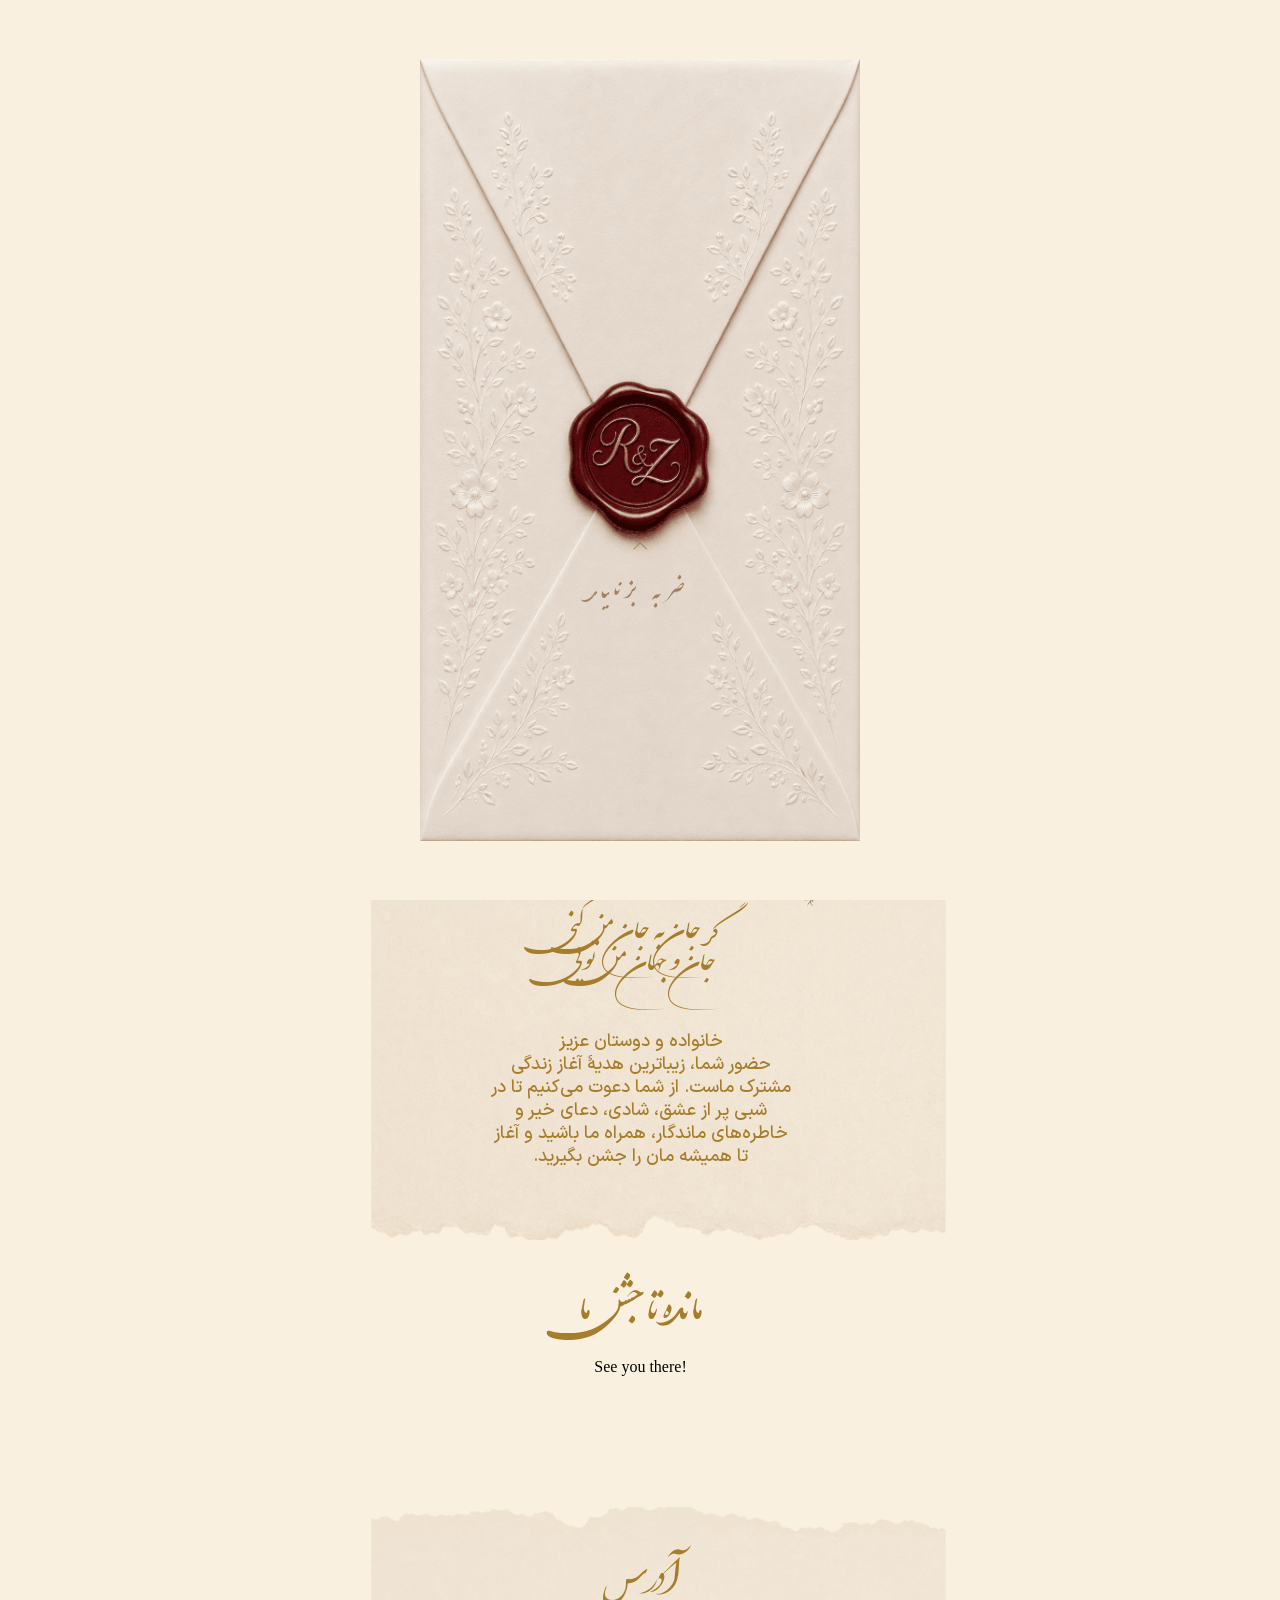
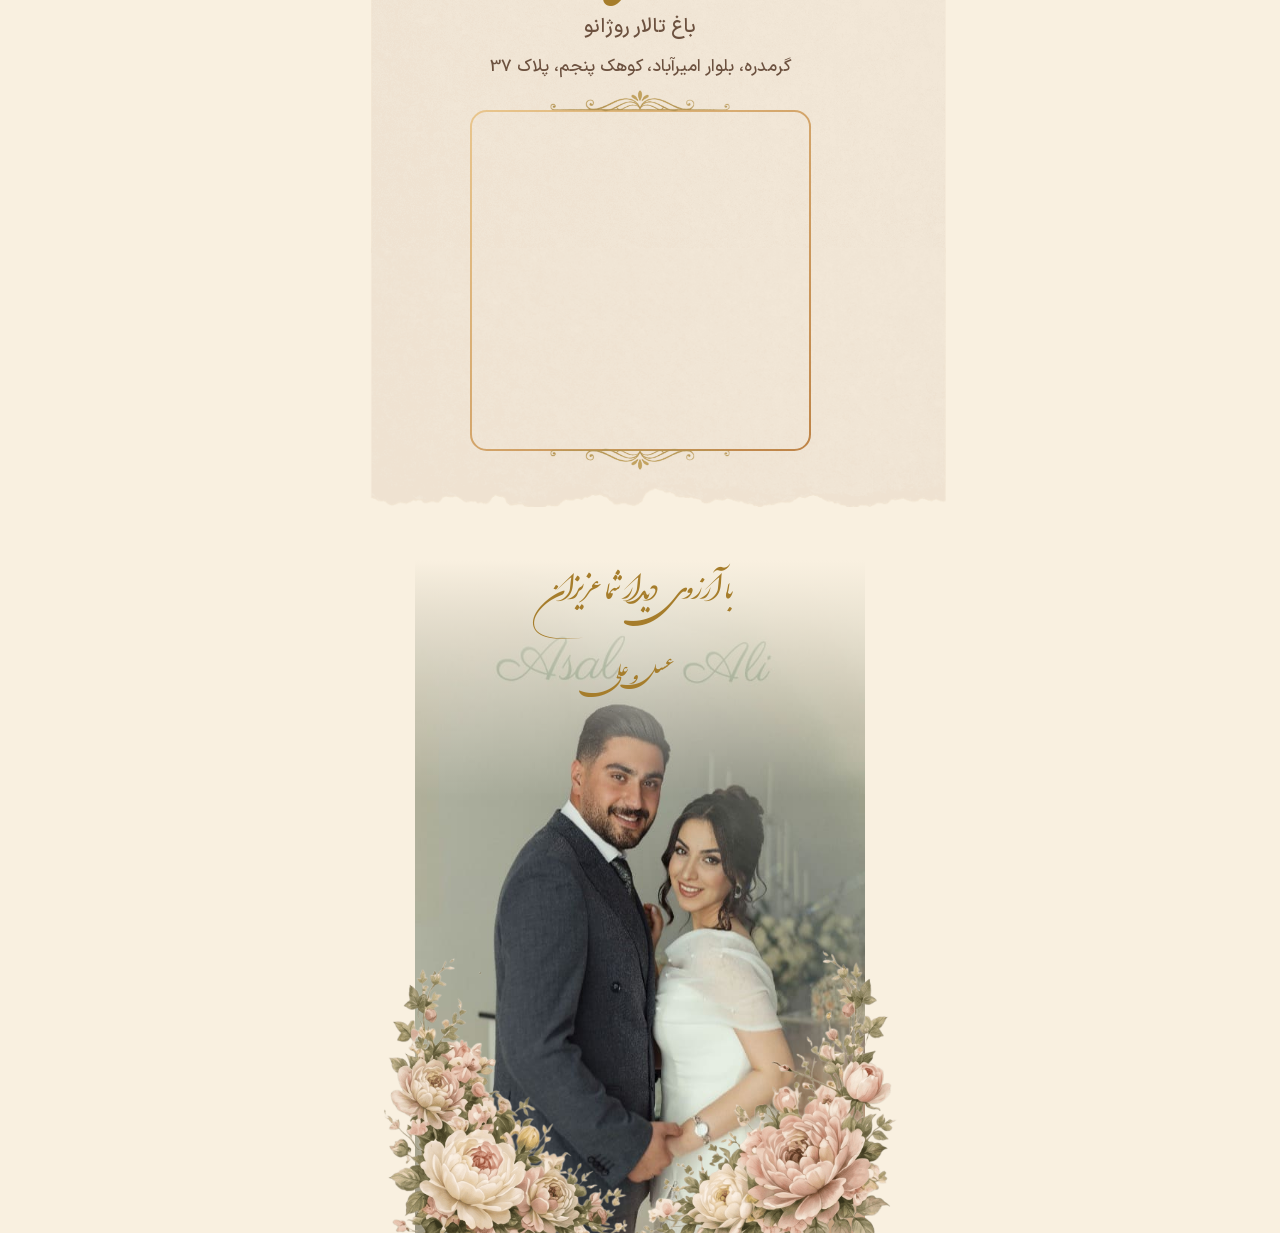
==== index.html @ 84e23812 "feat: first" ====
<!doctype html>
<html lang="en">
  <head>
    <meta charset="utf-8" />
    <meta http-equiv="Content-Type" content="text/html; charset=utf-8" />
    <meta name="viewport" content="width=device-width, initial-scale=1.0" />
    <!--metatextblock-->
    <title>The Sacred Garden</title>
    <meta
      property="og:url"
      content="https://webgencyinvitations.com/thesacredgarden"
    />
    <meta property="og:title" content="The Sacred Garden" />
    <meta property="og:description" content="" />
    <meta property="og:type" content="website" />
    <meta property="og:image" content="images/Screenshot_2026-06-2.png" />
    <link
      rel="canonical"
      href="https://webgencyinvitations.com/thesacredgarden"
    />
    <!--/metatextblock-->
    <meta name="format-detection" content="telephone=no" />
    <meta http-equiv="x-dns-prefetch-control" content="on" />
    <!--favicons-->
    <link
      rel="icon"
      type="image/png"
      sizes="32x32"
      href="images/favicon-light_1.png"
      media="(prefers-color-scheme: light)"
    />
    <link
      rel="icon"
      type="image/png"
      sizes="32x32"
      href="images/favicon-dark_1.png"
      media="(prefers-color-scheme: dark)"
    />
    <link
      rel="icon"
      type="image/svg+xml"
      sizes="any"
      href="images/favicon_1.svg"
    />
    <link
      rel="apple-touch-icon"
      type="image/png"
      href="images/apple-touch-icon_1.png"
    />
    <link
      rel="icon"
      type="image/png"
      sizes="192x192"
      href="images/apple-touch-icon_1.png"
    />
    <!--/favicons-->
    <!-- Assets -->
    <script
      src="js/tilda-fallback-1.0.min.js"
      async=""
      charset="utf-8"
    ></script>
    <link
      rel="stylesheet"
      href="css/tilda-grid-3.0.min.css"
      type="text/css"
      media="all"
      onerror="this.loaderr = 'y'"
    />
    <link
      rel="stylesheet"
      href="css/tilda-blocks-page155232023.min.css"
      type="text/css"
      media="all"
      onerror="this.loaderr = 'y'"
    />
    <link
      rel="stylesheet"
      href="css/tilda-animation-2.0.min.css"
      type="text/css"
      media="all"
      onerror="this.loaderr = 'y'"
    />
    <link
      rel="stylesheet"
      href="css/tilda-popup-1.1.min.css"
      type="text/css"
      media="print"
      onload="this.media = 'all'"
      onerror="this.loaderr = 'y'"
    />
    <noscript>
      <link
        rel="stylesheet"
        href="css/tilda-popup-1.1.min.css"
        type="text/css"
        media="all"
      />
    </noscript>
    <link
      rel="stylesheet"
      href="css/tilda-forms-1.0.min.css"
      type="text/css"
      media="all"
      onerror="this.loaderr = 'y'"
    />
    <link rel="stylesheet" type="text/css" href="css/t396.css" />
    <link rel="stylesheet" type="text/css" href="css/custom.css" />
    <script
      nomodule=""
      src="js/tilda-polyfill-1.0.min.js"
      charset="utf-8"
    ></script>
    <script type="text/javascript">
      function t_onReady(func) {
        if (document.readyState != "loading") {
          func();
        } else {
          document.addEventListener("DOMContentLoaded", func);
        }
      }
      function t_onFuncLoad(funcName, okFunc, time) {
        if (typeof window[funcName] === "function") {
          okFunc();
        } else {
          setTimeout(function () {
            t_onFuncLoad(funcName, okFunc, time);
          }, time || 100);
        }
      }
      function t396_initialScale(t) {
        var e = document.getElementById("rec" + t);
        if (e) {
          var i = e.querySelector(".t396__artboard");
          if (i) {
            window.tn_scale_initial_window_width ||
              (window.tn_scale_initial_window_width =
                document.documentElement.clientWidth);
            var a = window.tn_scale_initial_window_width,
              r = [],
              n,
              l = i.getAttribute("data-artboard-screens");
            if (l) {
              l = l.split(",");
              for (var o = 0; o < l.length; o++) r[o] = parseInt(l[o], 10);
            } else r = [320, 480, 640, 960, 1200];
            for (var o = 0; o < r.length; o++) {
              var d = r[o];
              a >= d && (n = d);
            }
            var _ =
                "edit" === window.allrecords.getAttribute("data-tilda-mode"),
              c = "center" === t396_getFieldValue(i, "valign", n, r),
              s = "grid" === t396_getFieldValue(i, "upscale", n, r),
              w = t396_getFieldValue(i, "height_vh", n, r),
              g = t396_getFieldValue(i, "height", n, r),
              u =
                (!!window.opr && !!window.opr.addons) ||
                !!window.opera ||
                -1 !== navigator.userAgent.indexOf(" OPR/");
            if (!_ && c && !s && !w && g && !u) {
              var h = parseFloat((a / n).toFixed(3)),
                f = [
                  i,
                  i.querySelector(".t396__carrier"),
                  i.querySelector(".t396__filter"),
                ],
                v = Math.floor(parseInt(g, 10) * h) + "px",
                p;
              i.style.setProperty("--initial-scale-height", v);
              for (var o = 0; o < f.length; o++)
                f[o].style.setProperty("height", "var(--initial-scale-height)");
              t396_scaleInitial__getElementsToScale(i).forEach(function (t) {
                t.style.zoom = h;
              });
            }
          }
        }
      }
      function t396_scaleInitial__getElementsToScale(t) {
        return t
          ? Array.prototype.slice.call(t.children).filter(function (t) {
              return (
                t &&
                (t.classList.contains("t396__elem") ||
                  t.classList.contains("t396__group"))
              );
            })
          : [];
      }
      function t396_getFieldValue(t, e, i, a) {
        var r,
          n = a[a.length - 1];
        if (
          !(r =
            i === n
              ? t.getAttribute("data-artboard-" + e)
              : t.getAttribute("data-artboard-" + e + "-res-" + i))
        )
          for (var l = 0; l < a.length; l++) {
            var o = a[l];
            if (
              !(o <= i) &&
              (r =
                o === n
                  ? t.getAttribute("data-artboard-" + e)
                  : t.getAttribute("data-artboard-" + e + "-res-" + o))
            )
              break;
          }
        return r;
      }
      ((window.TN_SCALE_INITIAL_VER = "1.0"),
        (window.tn_scale_initial_window_width = null));
    </script>
    <script
      src="js/tilda-scripts-3.0.min.js"
      charset="utf-8"
      defer=""
      onerror="this.loaderr = 'y'"
    ></script>
    <script
      src="js/tilda-blocks-page155232023.min.js"
      charset="utf-8"
      async=""
      onerror="this.loaderr = 'y'"
    ></script>
    <script
      src="js/tilda-lazyload-1.0.min.js"
      charset="utf-8"
      async=""
      onerror="this.loaderr = 'y'"
    ></script>
    <script
      src="js/tilda-animation-2.0.min.js"
      charset="utf-8"
      async=""
      onerror="this.loaderr = 'y'"
    ></script>
    <script
      src="js/tilda-zero-1.1.min.js"
      charset="utf-8"
      async=""
      onerror="this.loaderr = 'y'"
    ></script>
    <script
      src="js/tilda-popup-1.0.min.js"
      charset="utf-8"
      async=""
      onerror="this.loaderr = 'y'"
    ></script>
    <script
      src="js/tilda-forms-1.0.min.js"
      charset="utf-8"
      async=""
      onerror="this.loaderr = 'y'"
    ></script>
    <script
      src="js/tilda-animation-sbs-1.0.min.js"
      charset="utf-8"
      async=""
      onerror="this.loaderr = 'y'"
    ></script>
    <script
      src="js/tilda-zero-scale-1.0.min.js"
      charset="utf-8"
      async=""
      onerror="this.loaderr = 'y'"
    ></script>
    <script
      src="js/tilda-events-1.0.min.js"
      charset="utf-8"
      async=""
      onerror="this.loaderr = 'y'"
    ></script>
    <script type="text/javascript">
      window.dataLayer = window.dataLayer || [];
    </script>
    <script type="text/javascript">
      (function () {
        var ttt = "cebo";
        var tt = "oog";
        var re = new RegExp(
          "bot|g" +
            tt +
            "le|yandex|baidu|bing|msn|duckduckbot|teoma|slurp|crawler|spider|robot|crawling|fa" +
            ttt +
            "ok",
          "i",
        );
        if (
          re.test(navigator.userAgent) === false &&
          typeof sessionStorage != "undefined" &&
          sessionStorage.getItem("visited") !== "y" &&
          document.visibilityState
        ) {
          var style = document.createElement("style");
          style.type = "text/css";
          style.innerHTML =
            "@media screen and (min-width: 980px) {.t-records {opacity: 0;}.t-records_animated {-webkit-transition: opacity ease-in-out .2s;-moz-transition: opacity ease-in-out .2s;-o-transition: opacity ease-in-out .2s;transition: opacity ease-in-out .2s;}.t-records.t-records_visible {opacity: 1;}}";
          document.getElementsByTagName("head")[0].appendChild(style);
          function t_setvisRecs() {
            var alr = document.querySelectorAll(".t-records");
            Array.prototype.forEach.call(alr, function (el) {
              el.classList.add("t-records_animated");
            });
            setTimeout(function () {
              Array.prototype.forEach.call(alr, function (el) {
                el.classList.add("t-records_visible");
              });
              sessionStorage.setItem("visited", "y");
            }, 400);
          }
          document.addEventListener("DOMContentLoaded", t_setvisRecs);
        }
      })();
    </script>
    <style type="text/css">
      @media screen and (min-width: 980px) {
        .t-records {
          opacity: 0;
        }
        .t-records_animated {
          -webkit-transition: opacity ease-in-out 0.2s;
          -moz-transition: opacity ease-in-out 0.2s;
          -o-transition: opacity ease-in-out 0.2s;
          transition: opacity ease-in-out 0.2s;
        }
        .t-records.t-records_visible {
          opacity: 1;
        }
      }
    </style>
  </head>
  <body class="t-body" style="margin: 0">
    <!--allrecords-->
    <div
      id="allrecords"
      class="t-records t-records_animated t-records_visible"
      data-hook="blocks-collection-content-node"
      data-tilda-project-id="11836131"
      data-tilda-page-id="155232023"
      data-tilda-page-alias="thesacredgarden"
      data-tilda-formskey="b9e82ac5385c1bce198c7c2711836131"
      data-tilda-cookie="no"
      data-tilda-lazy="yes"
      data-tilda-root-zone="one"
      data-tilda-project-country="NL"
    >
      <!-- Start -->
      <div
        id="rec2487446003"
        class="r t-rec"
        style=""
        data-animationappear="off"
        data-record-type="131"
      >
        <!-- T123 -->
        <div class="t123">
          <div class="t-container_100">
            <div class="t-width t-width_100">
              <!-- nominify begin -->
              <style>
                @import url("https://fonts.googleapis.com/css2?family=Cinzel:wght@400;500&display=swap");

                #weiOverlay {
                  position: fixed;
                  inset: 0;
                  z-index: 99999;
                  background: #f9f0e0;
                  display: flex;
                  flex-direction: column;
                  align-items: center;
                  justify-content: center;
                  cursor: pointer;
                  -webkit-tap-highlight-color: transparent;
                  user-select: none;
                  transition: opacity 1.4s ease;
                }

                #weiImg {
                  width: 100%;
                  max-width: 440px;
                  display: block;
                  object-fit: contain;
                }

                #weiTapWrap {
                  position: absolute;
                  bottom: 30%;
                  left: 50%;
                  transform: translateX(-50%);
                  display: flex;
                  flex-direction: column;
                  align-items: center;
                  gap: 7px;
                  animation: weiTapIn 1.2s 0.8s both;
                }

                @keyframes weiTapIn {
                  from {
                    opacity: 0;
                    transform: translateX(-50%) translateY(6px);
                  }
                  to {
                    opacity: 1;
                    transform: translateX(-50%) translateY(0);
                  }
                }

                #weiTapLabel {
                  font-size: 24px;
                  letter-spacing: 0.26em;
                  text-transform: uppercase;
                  color: rgba(140, 100, 60, 0.75);
                  animation: weiPulse 2.4s 1.6s ease-in-out infinite;
                  white-space: nowrap;
                }

                @keyframes weiPulse {
                  0%,
                  100% {
                    opacity: 0.45;
                    letter-spacing: 0.26em;
                  }
                  50% {
                    opacity: 1;
                    letter-spacing: 0.3em;
                  }
                }

                .wei-chevron {
                  width: 10px;
                  height: 10px;
                  border-right: 1.5px solid rgba(140, 100, 60, 0.6);
                  border-top: 1.5px solid rgba(140, 100, 60, 0.6);
                  transform: rotate(-45deg);
                  animation: weiChevron 2.4s 1.9s ease-in-out infinite;
                }

                @keyframes weiChevron {
                  0%,
                  100% {
                    transform: rotate(-45deg) translate(0, 0);
                    opacity: 0.6;
                  }
                  50% {
                    transform: rotate(-45deg) translate(2px, -2px);
                    opacity: 1;
                  }
                }

                #weiVideoWrap {
                  position: fixed;
                  inset: 0;
                  z-index: 100000;
                  display: flex;
                  align-items: center;
                  justify-content: center;
                  background: #f9f0e0;
                  opacity: 0;
                  transition: opacity 0.8s ease;
                  pointer-events: none;
                }

                #weiVideoWrap.wei-video-in {
                  opacity: 1;
                  pointer-events: all;
                }

                #weiVideoWrap.wei-video-out {
                  opacity: 0;
                  transition: opacity 1.4s ease;
                }

                #weiVideo {
                  width: 100%;
                  max-width: 440px;
                  display: block;
                  object-fit: contain;
                }

                /* ── Floating audio button — hidden until invitation revealed ── */
                #weiAudioBtn {
                  position: fixed;
                  bottom: 20px;
                  right: 20px;
                  width: 60px;
                  height: 60px;
                  background: #5a0f1b;
                  border-radius: 50%;
                  display: flex;
                  justify-content: center;
                  align-items: center;
                  z-index: 2147483647;
                  cursor: pointer;
                  box-shadow: 0 4px 6px rgba(0, 0, 0, 0.1);
                  visibility: hidden;
                  opacity: 0;
                  transition: opacity 0.3s ease-in-out;
                }

                #weiAudioBtn svg {
                  width: 30px;
                  height: 30px;
                  fill: white;
                }
              </style>
              <!-- Audio -->
              <audio id="weiAudio" loop="">
                <source
                  src="media/Einaudi_%20Divenire%20%281%29%20%281%29.mp3"
                  type="audio/mp3"
                />
              </audio>
              <!-- Envelope overlay -->
              <div id="weiOverlay">
                <img
                  id="weiImg"
                  src="images/invitation.png"
                  alt="Open your invitation"
                  draggable="false"
                />
                <div id="weiTapWrap">
                  <div class="wei-chevron"></div>
                  <div id="weiTapLabel" class="font-miremad">ضربه بزنید</div>
                </div>
              </div>
              <!-- Video -->
              <div id="weiVideoWrap">
                <video
                  id="weiVideo"
                  src="media/1782224012851.mp4"
                  muted=""
                  playsinline=""
                  preload="auto"
                ></video>
              </div>
              <!-- Floating play/pause button -->
              <div id="weiAudioBtn">
                <svg
                  id="weiIconPause"
                  xmlns="http://www.w3.org/2000/svg"
                  viewbox="0 0 24 24"
                  style="display: block"
                >
                  <rect x="6" y="5" width="4" height="14" rx="1"></rect>
                  <rect x="14" y="5" width="4" height="14" rx="1"></rect>
                </svg>
                <svg
                  id="weiIconPlay"
                  xmlns="http://www.w3.org/2000/svg"
                  viewbox="0 0 24 24"
                  style="display: none"
                >
                  <polygon points="5,3 19,12 5,21"></polygon>
                </svg>
              </div>
              <script>
                (function () {
                  var overlay = document.getElementById("weiOverlay");
                  var videoWrap = document.getElementById("weiVideoWrap");
                  var video = document.getElementById("weiVideo");
                  var audio = document.getElementById("weiAudio");
                  var audioBtn = document.getElementById("weiAudioBtn");
                  var iconPause = document.getElementById("weiIconPause");
                  var iconPlay = document.getElementById("weiIconPlay");
                  var done = false;

                  function startVideo() {
                    if (done) return;
                    done = true;

                    // Fade out envelope
                    overlay.style.opacity = "0";
                    overlay.style.pointerEvents = "none";
                    setTimeout(function () {
                      overlay.style.display = "none";
                    }, 1400);

                    // Show and play video
                    videoWrap.classList.add("wei-video-in");
                    var vp = video.play();
                    if (vp && vp.catch) vp.catch(function () {});

                    // Start music simultaneously
                    audio.volume = 1;
                    var ap = audio.play();
                    if (ap && ap.catch) ap.catch(function () {});
                  }

                  function endSequence() {
                    // Fade out video
                    videoWrap.classList.remove("wei-video-in");
                    videoWrap.classList.add("wei-video-out");
                    setTimeout(function () {
                      videoWrap.style.display = "none";
                    }, 1400);

                    // Show floating audio button
                    audioBtn.style.visibility = "visible";
                    audioBtn.style.opacity = "1";
                  }

                  // Tap/click envelope to begin
                  overlay.addEventListener("click", startVideo);
                  overlay.addEventListener("touchstart", startVideo, {
                    passive: true,
                  });

                  // Fade video 0.8s before end
                  video.addEventListener("timeupdate", function () {
                    if (
                      video.duration &&
                      video.currentTime >= video.duration - 0.8 &&
                      !video.dataset.fading
                    ) {
                      video.dataset.fading = "1";
                      endSequence();
                    }
                  });

                  // Audio button toggle
                  audioBtn.addEventListener("click", function () {
                    if (audio.paused) {
                      audio.play();
                      iconPlay.style.display = "none";
                      iconPause.style.display = "block";
                    } else {
                      audio.pause();
                      iconPlay.style.display = "block";
                      iconPause.style.display = "none";
                    }
                  });

                  video.load();
                })();
              </script>
              <!-- nominify end -->
            </div>
          </div>
        </div>
      </div>

      <!-- Hero -->
      <div
        id="rec2487446043"
        class="r t-rec"
        style=""
        data-animationappear="off"
        data-record-type="396"
      >
        <!-- T396 -->
        <div class="t396">
          <div
            class="t396__artboard"
            data-artboard-recid="2487446043"
            data-artboard-screens="320,480,640,960,1200"
            data-artboard-height="1240"
            data-artboard-valign="center"
            data-artboard-upscale="grid"
            data-artboard-height-res-320="1240"
          >
            <div class="t396__carrier" data-artboard-recid="2487446043"></div>
            <div class="t396__filter" data-artboard-recid="2487446043"></div>
            <div
              class="t396__elem tn-elem tn-elem__24874460431773841348614000001"
              data-elem-id="1773841348614000001"
              data-elem-type="html"
              data-field-top-value="0"
              data-field-left-value="375"
              data-field-height-value="762"
              data-field-width-value="450"
              data-field-axisy-value="top"
              data-field-axisx-value="left"
              data-field-container-value="grid"
              data-field-topunits-value="px"
              data-field-leftunits-value="px"
              data-field-heightunits-value="px"
              data-field-widthunits-value="px"
              data-animate-mobile="y"
              data-field-widthmode-value="fixed"
              data-field-left-res-320-value="-65"
              data-field-height-res-320-value="492"
              data-field-width-res-320-value="450"
              data-field-widthmode-res-320-value="fixed"
              data-field-left-res-480-value="15"
              data-field-width-res-480-value="450"
              data-field-widthmode-res-480-value="fixed"
              data-field-top-res-640-value="0"
              data-field-left-res-640-value="95"
              data-field-width-res-640-value="450"
              data-field-widthmode-res-640-value="fixed"
              data-field-top-res-960-value="0"
              data-field-left-res-960-value="255"
              data-field-height-res-960-value="491"
              data-field-width-res-960-value="450"
              data-field-container-res-960-value="grid"
              data-field-widthmode-res-960-value="fixed"
            >
              <div class="tn-atom tn-atom__html">
                <video
                  autoplay=""
                  muted=""
                  loop=""
                  playsinline=""
                  style="
                    width: 100%;
                    height: auto;
                    object-fit: cover;
                    display: block;
                  "
                >
                  <source src="media/Swans2.mov" type="video/mp4" />
                  Your browser does not support the video tag.
                </video>
              </div>
            </div>
            <div
              class="t396__elem tn-elem tn-elem__24874460431763402091707"
              data-elem-id="1763402091707"
              data-elem-type="shape"
              data-field-top-value="0"
              data-field-left-value="375"
              data-field-height-value="676"
              data-field-width-value="450"
              data-field-axisy-value="top"
              data-field-axisx-value="left"
              data-field-container-value="grid"
              data-field-topunits-value="px"
              data-field-leftunits-value="px"
              data-field-heightunits-value="px"
              data-field-widthunits-value="px"
              data-field-widthmode-value="fixed"
              data-field-left-res-320-value="-65"
              data-field-left-res-480-value="15"
              data-field-left-res-640-value="95"
              data-field-left-res-960-value="255"
            >
              <div class="tn-atom"></div>
            </div>
            <div
              class="t396__elem tn-elem tn-elem__24874460431779527203760000001"
              data-elem-id="1779527203760000001"
              data-elem-type="image"
              data-field-top-value="753"
              data-field-left-value="228"
              data-field-height-value="487"
              data-field-width-value="744"
              data-field-axisy-value="top"
              data-field-axisx-value="left"
              data-field-container-value="grid"
              data-field-topunits-value="px"
              data-field-leftunits-value="px"
              data-field-heightunits-value="px"
              data-field-widthunits-value="px"
              data-field-filewidth-value="1680"
              data-field-fileheight-value="833"
              data-field-heightmode-value="fixed"
              data-field-top-res-320-value="763"
              data-field-left-res-320-value="-212"
              data-field-height-res-320-value="477"
              data-field-heightmode-res-320-value="fixed"
              data-field-top-res-480-value="763"
              data-field-left-res-480-value="-132"
              data-field-height-res-480-value="470"
              data-field-heightmode-res-480-value="fixed"
              data-field-top-res-640-value="763"
              data-field-left-res-640-value="-52"
              data-field-height-res-640-value="477"
              data-field-heightmode-res-640-value="fixed"
              data-field-top-res-960-value="758"
              data-field-left-res-960-value="108"
              data-field-height-res-960-value="479"
              data-field-heightmode-res-960-value="fixed"
            >
              <div class="tn-atom">
                <img
                  class="tn-atom__img t-img"
                  data-original="images/623915249_2629494717.png"
                  src="images/623915249_2629494717.png"
                  alt=""
                  imgfield="tn_img_1779527203760000001"
                />
              </div>
            </div>
            <div
              class="t396__elem tn-elem js-delay-anim tn-elem__24874460431763402147625 t-animate"
              data-elem-id="1763402147625"
              data-elem-type="text"
              data-field-top-value="294"
              data-field-left-value="320"
              data-field-height-value="168"
              data-field-width-value="560"
              data-field-axisy-value="top"
              data-field-axisx-value="left"
              data-field-container-value="grid"
              data-field-topunits-value="px"
              data-field-leftunits-value="px"
              data-field-heightunits-value="px"
              data-field-widthunits-value="px"
              data-animate-style="fadeinup"
              data-animate-duration="2"
              data-animate-delay="3"
              data-animate-distance="30"
              data-animate-mobile="y"
              data-field-textfit-value="autoheight"
              data-field-fontsize-value="80"
              data-field-left-res-320-value="-120"
              data-field-left-res-480-value="-40"
              data-field-left-res-640-value="40"
              data-field-left-res-960-value="200"
            >
              <div class="tn-atom name-title" field="tn_text_1763402147625">
                علی پاسه
                <br />
                <br />
                عسل طالبی
              </div>
            </div>
            <div
              class="t396__elem tn-elem js-delay-anim tn-elem__2487446043176340398328864790 t-animate"
              data-elem-id="176340398328864790"
              data-elem-type="text"
              data-field-top-value="154"
              data-field-left-value="320"
              data-field-height-value="37"
              data-field-width-value="560"
              data-field-axisy-value="top"
              data-field-axisx-value="left"
              data-field-container-value="grid"
              data-field-topunits-value="px"
              data-field-leftunits-value="px"
              data-field-heightunits-value="px"
              data-field-widthunits-value="px"
              data-animate-style="fadeinup"
              data-animate-duration="2"
              data-animate-delay="3"
              data-animate-distance="30"
              data-animate-mobile="y"
              data-field-textfit-value="fixedsize"
              data-field-fontsize-value="40"
              data-field-left-res-320-value="-120"
              data-field-left-res-480-value="-40"
              data-field-left-res-640-value="40"
              data-field-left-res-960-value="200"
            >
              <div class="tn-atom" field="tn_text_176340398328864790">
                Wedding Day
              </div>
            </div>
            <div
              class="t396__elem tn-elem js-delay-anim tn-elem__2487446043176340401720454780 t-animate"
              data-elem-id="176340401720454780"
              data-elem-type="text"
              data-field-top-value="196"
              data-field-left-value="320"
              data-field-height-value="37"
              data-field-width-value="560"
              data-field-axisy-value="top"
              data-field-axisx-value="left"
              data-field-container-value="grid"
              data-field-topunits-value="px"
              data-field-leftunits-value="px"
              data-field-heightunits-value="px"
              data-field-widthunits-value="px"
              data-animate-style="fadeinup"
              data-animate-duration="2"
              data-animate-delay="3"
              data-animate-distance="30"
              data-animate-mobile="y"
              data-field-textfit-value="fixedsize"
              data-field-fontsize-value="25"
              data-field-left-res-320-value="-120"
              data-field-left-res-480-value="-40"
              data-field-left-res-640-value="40"
              data-field-left-res-960-value="200"
            >
              <div class="tn-atom" field="tn_text_176340401720454780">
                1405.05.24
              </div>
            </div>
            <div
              class="t396__elem tn-elem js-delay-anim tn-elem__2487446043176340390975774690 t-animate"
              data-elem-id="176340390975774690"
              data-elem-type="text"
              data-field-top-value="356"
              data-field-left-value="578"
              data-field-height-value="44"
              data-field-width-value="55"
              data-field-axisy-value="top"
              data-field-axisx-value="left"
              data-field-container-value="grid"
              data-field-topunits-value="px"
              data-field-leftunits-value="px"
              data-field-heightunits-value="px"
              data-field-widthunits-value="px"
              data-animate-style="fadeinup"
              data-animate-duration="2"
              data-animate-delay="3"
              data-animate-distance="30"
              data-animate-mobile="y"
              data-field-textfit-value="autoheight"
              data-field-fontsize-value="40"
              data-field-left-res-320-value="138"
              data-field-left-res-480-value="218"
              data-field-left-res-640-value="298"
              data-field-left-res-960-value="458"
            >
              <div class="tn-atom" field="tn_text_176340390975774690">&</div>
            </div>
            <div
              class="t396__elem tn-elem tn-elem__24874460431780142978273000001"
              data-elem-id="1780142978273000001"
              data-elem-type="image"
              data-field-top-value="566"
              data-field-left-value="359"
              data-field-height-value="343"
              data-field-width-value="224"
              data-field-axisy-value="top"
              data-field-axisx-value="left"
              data-field-container-value="grid"
              data-field-topunits-value="px"
              data-field-leftunits-value="px"
              data-field-heightunits-value="px"
              data-field-widthunits-value="px"
              data-animate-mobile="y"
              data-animate-sbs-event="intoview"
              data-animate-sbs-trg="1"
              data-animate-sbs-trgofst="0"
              data-animate-sbs-loop="loop"
              data-animate-sbs-opts="[{'mx':0,'my':0,'sx':1,'sy':1,'op':1,'ro':0,'ti':0,'ea':'0','dt':0},{'mx':0,'my':0,'sx':1.06,'sy':1.06,'op':1,'ro':2,'ti':2000,'ea':'0','dt':0},{'mx':0,'my':0,'sx':1,'sy':1,'op':1,'ro':0,'ti':2000,'ea':'0','dt':0}]"
              data-field-filewidth-value="823"
              data-field-fileheight-value="1260"
              data-field-heightmode-value="hug"
              data-field-top-res-320-value="568"
              data-field-left-res-320-value="-77"
              data-field-height-res-320-value="334"
              data-field-width-res-320-value="218"
              data-field-left-res-480-value="2"
              data-field-height-res-480-value="343"
              data-field-left-res-640-value="77"
              data-field-height-res-640-value="343"
              data-field-left-res-960-value="238"
              data-field-height-res-960-value="343"
            >
              <div class="tn-atom">
                <img
                  class="tn-atom__img t-img"
                  data-original="images/noroot_12.png"
                  src="images/noroot_12.png"
                  alt=""
                  imgfield="tn_img_1780142978273000001"
                />
              </div>
            </div>
            <div
              class="t396__elem tn-elem tn-elem__24874460431780748451024000006"
              data-elem-id="1780748451024000006"
              data-elem-type="image"
              data-field-top-value="547"
              data-field-left-value="605"
              data-field-height-value="359"
              data-field-width-value="236"
              data-field-axisy-value="top"
              data-field-axisx-value="left"
              data-field-container-value="grid"
              data-field-topunits-value="px"
              data-field-leftunits-value="px"
              data-field-heightunits-value="px"
              data-field-widthunits-value="px"
              data-animate-mobile="y"
              data-animate-sbs-event="intoview"
              data-animate-sbs-trg="1"
              data-animate-sbs-trgofst="0"
              data-animate-sbs-loop="loop"
              data-animate-sbs-opts="[{'mx':0,'my':0,'sx':1,'sy':1,'op':1,'ro':0,'ti':0,'ea':'0','dt':0},{'mx':0,'my':0,'sx':1.04,'sy':1.04,'op':1,'ro':-2,'ti':2000,'ea':'0','dt':0},{'mx':0,'my':0,'sx':1,'sy':1,'op':1,'ro':0,'ti':2000,'ea':'0','dt':0}]"
              data-field-filewidth-value="829"
              data-field-fileheight-value="1260"
              data-field-heightmode-value="hug"
              data-field-top-res-320-value="586"
              data-field-left-res-320-value="198"
              data-field-height-res-320-value="319"
              data-field-width-res-320-value="210"
              data-field-left-res-480-value="252"
              data-field-height-res-480-value="359"
              data-field-left-res-640-value="327"
              data-field-height-res-640-value="359"
              data-field-left-res-960-value="488"
              data-field-height-res-960-value="359"
            >
              <div class="tn-atom">
                <img
                  class="tn-atom__img t-img"
                  data-original="images/noroot.png"
                  src="images/noroot.png"
                  alt=""
                  imgfield="tn_img_1780748451024000006"
                />
              </div>
            </div>
            <div
              class="t396__elem tn-elem tn-elem__24874460431780144694093"
              data-elem-id="1780144694093"
              data-elem-type="image"
              data-field-top-value="-785"
              data-field-left-value="280"
              data-field-height-value="735"
              data-field-width-value="735"
              data-field-axisy-value="top"
              data-field-axisx-value="left"
              data-field-container-value="grid"
              data-field-topunits-value="px"
              data-field-leftunits-value="px"
              data-field-heightunits-value="px"
              data-field-widthunits-value="px"
              data-field-filewidth-value="1512"
              data-field-fileheight-value="1512"
              data-field-heightmode-value="hug"
              data-field-height-res-320-value="735"
              data-field-height-res-480-value="735"
              data-field-height-res-640-value="735"
              data-field-height-res-960-value="735"
            >
              <div class="tn-atom">
                <img
                  class="tn-atom__img t-img"
                  data-original="images/623915249_2629494717.png"
                  src="images/623915249_2629494717_3.png"
                  alt=""
                  imgfield="tn_img_1780144694093"
                />
              </div>
            </div>
            <div
              class="t396__elem tn-elem tn-elem__24874460431780748008617000003 t-animate"
              data-elem-id="1780748008617000003"
              data-elem-type="text"
              data-field-top-value="899"
              data-field-left-value="320"
              data-field-height-value="129"
              data-field-width-value="560"
              data-field-axisy-value="top"
              data-field-axisx-value="left"
              data-field-container-value="grid"
              data-field-topunits-value="px"
              data-field-leftunits-value="px"
              data-field-heightunits-value="px"
              data-field-widthunits-value="px"
              data-animate-style="fadein"
              data-animate-duration="1"
              data-animate-mobile="y"
              data-field-textfit-value="autoheight"
              data-field-fontsize-value="41"
              data-field-top-res-320-value="899"
              data-field-left-res-320-value="-120"
              data-field-height-res-320-value="129"
              data-field-width-res-320-value="560"
              data-field-top-res-480-value="899"
              data-field-left-res-480-value="-40"
              data-field-top-res-640-value="899"
              data-field-left-res-640-value="40"
              data-field-top-res-960-value="899"
              data-field-left-res-960-value="200"
            >
              <div
                class="tn-atom hero-sub-title"
                field="tn_text_1780748008617000003"
              >
                گر جان به جان من کنی
                <br />
                جان و جهان من تویی
              </div>
            </div>
            <div
              class="t396__elem tn-elem tn-elem__24874460431780748008617000005 t-animate"
              data-elem-id="1780748008617000005"
              data-elem-type="text"
              data-field-top-value="1000"
              data-field-left-value="447"
              data-field-height-value="104"
              data-field-width-value="307"
              data-field-axisy-value="top"
              data-field-axisx-value="left"
              data-field-container-value="grid"
              data-field-topunits-value="px"
              data-field-leftunits-value="px"
              data-field-heightunits-value="px"
              data-field-widthunits-value="px"
              data-animate-style="fadein"
              data-animate-duration="2"
              data-animate-delay="0.2"
              data-animate-mobile="y"
              data-field-textfit-value="autoheight"
              data-field-fontsize-value="21"
              data-field-top-res-320-value="1050"
              data-field-left-res-320-value="7"
              data-field-top-res-480-value="1060"
              data-field-left-res-480-value="87"
              data-field-top-res-640-value="1060"
              data-field-left-res-640-value="167"
              data-field-left-res-960-value="327"
            >
              <div
                class="tn-atom hero-text"
                field="tn_text_1780748008617000005"
              >
                خانواده و دوستان عزیز
                <br />
حضور شما، زیباترین هدیهٔ آغاز زندگی مشترک ماست. از شما دعوت می‌کنیم تا در شبی پر از عشق، شادی، دعای خیر و خاطره‌های ماندگار، همراه ما باشید و آغاز تا همیشه مان را جشن بگیرید.
              </div>
            </div>
            <div
              class="t396__elem tn-elem tn-elem__24874460431782235970224000001"
              data-elem-id="1782235970224000001"
              data-elem-type="vector"
              data-field-top-value="558"
              data-field-left-value="588"
              data-field-height-value="16"
              data-field-width-value="25"
              data-field-axisy-value="top"
              data-field-axisx-value="left"
              data-field-container-value="grid"
              data-field-topunits-value="px"
              data-field-leftunits-value="px"
              data-field-heightunits-value="px"
              data-field-widthunits-value="px"
              data-animate-mobile="y"
              data-animate-sbs-event="intoview"
              data-animate-sbs-trg="1"
              data-animate-sbs-trgofst="0"
              data-animate-sbs-loop="loop"
              data-animate-sbs-opts="[{'mx':0,'my':0,'sx':1,'sy':1,'op':1,'ro':0,'ti':0,'ea':'0','dt':0},{'mx':0,'my':5,'sx':1,'sy':1,'op':1,'ro':0,'ti':600,'ea':'0','dt':0},{'mx':0,'my':0,'sx':1,'sy':1,'op':1,'ro':0,'ti':500,'ea':'0','dt':0}]"
              data-field-filewidth-value="25"
              data-field-fileheight-value="16"
              data-field-heightmode-value="hug"
              data-field-left-res-320-value="148"
              data-field-left-res-480-value="228"
              data-field-left-res-640-value="308"
              data-field-left-res-960-value="468"
            >
              <div class="tn-atom tn-atom__vector">
                <svg
                  xmlns="http://www.w3.org/2000/svg"
                  viewbox="0 0 25.00 15.86"
                  data-guides="{"
                  role="img"
                  aria-label=""
                >
                  <defs></defs>
                  <path
                    fill="none"
                    stroke="#937100"
                    fill-opacity="1"
                    stroke-width="1"
                    stroke-opacity="1"
                    stroke-linecap="round"
                    id="tSvgbd3f85d542"
                    title="Path 1"
                    d="M1.0092 1.008C4.3691 5.4431 9.1402 9.565 12.5 14C16.8007 9.565 19.6901 5.4431 23.9908 1.008"
                  ></path>
                </svg>
              </div>
            </div>
            <div
              class="t396__elem tn-elem tn-elem__24874460431782312134224"
              data-elem-id="1782312134224"
              data-elem-type="image"
              data-field-top-value="813"
              data-field-left-value="459"
              data-field-height-value="86"
              data-field-width-value="283"
              data-field-axisy-value="top"
              data-field-axisx-value="left"
              data-field-container-value="grid"
              data-field-topunits-value="px"
              data-field-leftunits-value="px"
              data-field-heightunits-value="px"
              data-field-widthunits-value="px"
              data-field-filewidth-value="1022"
              data-field-fileheight-value="312"
              data-field-heightmode-value="hug"
              data-field-left-res-320-value="19"
              data-field-height-res-320-value="86"
              data-field-left-res-480-value="99"
              data-field-height-res-480-value="86"
              data-field-left-res-640-value="179"
              data-field-height-res-640-value="86"
              data-field-left-res-960-value="339"
              data-field-height-res-960-value="86"
            >
              <div class="tn-atom hero-title">به نام خالق عاشقان</div>
            </div>
          </div>
        </div>

        <!-- /T396 -->
      </div>

      <!-- Timer -->
      <div
        id="rec2487446093"
        class="r t-rec t-rec_pt_15 t-rec_pb_15"
        style="
          padding-top: 15px;
          padding-bottom: 15px;
          background-color: #f9f0e0;
        "
        data-animationappear="off"
        data-record-type="396"
        data-bg-color="#f9f0e0"
      >
        <!-- T396 -->
        <style>
          #rec2487446093 .t396__artboard {
            height: 257px;
            background-color: #f9f0e0;
          }
          #rec2487446093 .t396__filter {
            height: 257px;
          }
          #rec2487446093 .t396__carrier {
            height: 257px;
            background-position: center center;
            background-attachment: scroll;
            background-size: cover;
            background-repeat: no-repeat;
          }
          @media screen and (max-width: 1199px) {
            #rec2487446093 .t396__artboard,
            #rec2487446093 .t396__filter,
            #rec2487446093 .t396__carrier {
              height: 247px;
            }
            #rec2487446093 .t396__filter {
            }
            #rec2487446093 .t396__carrier {
              background-attachment: scroll;
            }
          }
          @media screen and (max-width: 959px) {
            #rec2487446093 .t396__artboard,
            #rec2487446093 .t396__filter,
            #rec2487446093 .t396__carrier {
              height: 257px;
            }
            #rec2487446093 .t396__filter {
            }
            #rec2487446093 .t396__carrier {
              background-attachment: scroll;
            }
          }
          @media screen and (max-width: 639px) {
            #rec2487446093 .t396__artboard,
            #rec2487446093 .t396__filter,
            #rec2487446093 .t396__carrier {
              height: 257px;
            }
            #rec2487446093 .t396__filter {
            }
            #rec2487446093 .t396__carrier {
              background-attachment: scroll;
            }
          }
          @media screen and (max-width: 479px) {
            #rec2487446093 .t396__artboard,
            #rec2487446093 .t396__filter,
            #rec2487446093 .t396__carrier {
              height: 247px;
            }
            #rec2487446093 .t396__filter {
            }
            #rec2487446093 .t396__carrier {
              background-attachment: scroll;
            }
          }
          #rec2487446093 .tn-elem[data-elem-id="1771277551711000001"] {
            z-index: 3;
            top: 23px;
            left: calc(50% - 600px + 335px);
            width: 531px;
            height: 170px;
          }
          #rec2487446093 .tn-elem[data-elem-id="1771277551711000001"] .tn-atom {
            background-position: center center;
            border-width: var(--t396-borderwidth, 0);
            border-style: var(--t396-borderstyle, solid);
            border-color: var(--t396-bordercolor, transparent);
            transition:
              background-color var(--t396-speedhover, 0s) ease-in-out,
              color var(--t396-speedhover, 0s) ease-in-out,
              border-color var(--t396-speedhover, 0s) ease-in-out,
              box-shadow var(--t396-shadowshoverspeed, 0.2s) ease-in-out;
          }
          @media screen and (max-width: 1199px) {
            #rec2487446093 .tn-elem[data-elem-id="1771277551711000001"] {
              display: table;
              top: 22px;
              left: calc(50% - 480px + 215px);
            }
          }
          @media screen and (max-width: 959px) {
            #rec2487446093 .tn-elem[data-elem-id="1771277551711000001"] {
              display: table;
              top: 23px;
              left: calc(50% - 320px + 55px);
            }
          }
          @media screen and (max-width: 639px) {
            #rec2487446093 .tn-elem[data-elem-id="1771277551711000001"] {
              display: table;
              top: 23px;
              left: calc(50% - 240px + -25px);
            }
          }
          @media screen and (max-width: 479px) {
            #rec2487446093 .tn-elem[data-elem-id="1771277551711000001"] {
              display: table;
              top: 24px;
              left: calc(50% - 160px + -75px);
              width: 470px;
            }
          }
          #rec2487446093 .tn-elem[data-elem-id="1771277026942000001"] {
            color: #a67d2b;
            text-align: center;
            z-index: 3;
            top: 28px;
            left: calc(50% - 600px + 320px);
            width: 560px;
            height: auto;
          }
          #rec2487446093 .tn-elem[data-elem-id="1771277026942000001"] .tn-atom {
            vertical-align: middle;
            color: #a67d2b;
            font-size: 41px;
            font-family: "NewFonts", Arial, sans-serif;
            line-height: 1.55;
            font-weight: 300;
            background-position: center center;
            border-width: var(--t396-borderwidth, 0);
            border-style: var(--t396-borderstyle, solid);
            border-color: var(--t396-bordercolor, transparent);
            transition:
              background-color var(--t396-speedhover, 0s) ease-in-out,
              color var(--t396-speedhover, 0s) ease-in-out,
              border-color var(--t396-speedhover, 0s) ease-in-out,
              box-shadow var(--t396-shadowshoverspeed, 0.2s) ease-in-out;
            --t396-shadow-text-opacity: 100%;
            text-shadow: var(--t396-shadow-text-x, 0px)
              var(--t396-shadow-text-y, 0px) var(--t396-shadow-text-blur, 0px)
              rgba(
                var(--t396-shadow-text-color),
                var(--t396-shadow-text-opacity, 100%)
              );
          }
          @media screen and (max-width: 1199px) {
            #rec2487446093 .tn-elem[data-elem-id="1771277026942000001"] {
              display: table;
              top: 27px;
              left: calc(50% - 480px + 200px);
              width: px;
              height: auto;
            }
            #rec2487446093
              .tn-elem[data-elem-id="1771277026942000001"]
              .tn-atom {
              white-space: normal;
              background-size: cover;
            }
          }
          @media screen and (max-width: 959px) {
            #rec2487446093 .tn-elem[data-elem-id="1771277026942000001"] {
              display: table;
              top: 28px;
              left: calc(50% - 320px + 40px);
              width: px;
              height: auto;
            }
            #rec2487446093
              .tn-elem[data-elem-id="1771277026942000001"]
              .tn-atom {
              white-space: normal;
              background-size: cover;
            }
          }
          @media screen and (max-width: 639px) {
            #rec2487446093 .tn-elem[data-elem-id="1771277026942000001"] {
              display: table;
              top: 27px;
              left: calc(50% - 240px + -40px);
              width: px;
              height: auto;
            }
            #rec2487446093
              .tn-elem[data-elem-id="1771277026942000001"]
              .tn-atom {
              white-space: normal;
              background-size: cover;
            }
          }
          @media screen and (max-width: 479px) {
            #rec2487446093 .tn-elem[data-elem-id="1771277026942000001"] {
              display: table;
              top: 29px;
              left: calc(50% - 160px + -120px);
              width: px;
              height: auto;
            }
            #rec2487446093
              .tn-elem[data-elem-id="1771277026942000001"]
              .tn-atom {
              white-space: normal;
              background-size: cover;
            }
          }
        </style>
        <div class="t396">
          <div
            class="t396__artboard"
            data-artboard-recid="2487446093"
            data-artboard-screens="320,480,640,960,1200"
            data-artboard-height="257"
            data-artboard-valign="center"
            data-artboard-upscale="grid"
            data-artboard-height-res-320="247"
            data-artboard-height-res-480="257"
            data-artboard-height-res-640="257"
            data-artboard-height-res-960="247"
          >
            <div class="t396__carrier" data-artboard-recid="2487446093"></div>
            <div class="t396__filter" data-artboard-recid="2487446093"></div>
            <div
              class="t396__elem tn-elem tn-elem__24874460931771277551711000001 t-animate"
              data-elem-id="1771277551711000001"
              data-elem-type="html"
              data-field-top-value="23"
              data-field-left-value="335"
              data-field-height-value="170"
              data-field-width-value="531"
              data-field-axisy-value="top"
              data-field-axisx-value="left"
              data-field-container-value="grid"
              data-field-topunits-value="px"
              data-field-leftunits-value="px"
              data-field-heightunits-value="px"
              data-field-widthunits-value="px"
              data-animate-style="fadeinup"
              data-animate-duration="1"
              data-animate-distance="100"
              data-animate-mobile="y"
              data-field-top-res-320-value="24"
              data-field-left-res-320-value="-75"
              data-field-width-res-320-value="470"
              data-field-top-res-480-value="23"
              data-field-left-res-480-value="-25"
              data-field-top-res-640-value="23"
              data-field-left-res-640-value="55"
              data-field-top-res-960-value="22"
              data-field-left-res-960-value="215"
            >
              <div class="tn-atom tn-atom__html">
                <meta charset="UTF-8" />
                <meta
                  name="viewport"
                  content="width=device-width, initial-scale=1.0"
                />
                <title>شمارنده</title>
                <link
                  href="https://fonts.googleapis.com/css2?family=Ovo&display=swap"
                  rel="stylesheet"
                />
                <style>
                  * {
                    box-sizing: border-box;
                    margin: 0;
                    padding: 0;
                  }
                  body {
                    background: transparent;
                  }
                  #countdownContainer {
                    display: flex;
                    justify-content: center;
                    align-items: center;
                    gap: 6px;
                    margin: 80px 20px;
                  }
                  .time-block {
                    text-align: center;
                  }
                  .number-wrap {
                    overflow: hidden;
                    height: 56px;
                    display: flex;
                    align-items: center;
                    justify-content: center;
                  }
                  .number {
                    font-size: 45px;
                    font-family: "Ovo", serif;
                    line-height: 1.2;
                    display: block;
                    white-space: nowrap;
                    background: linear-gradient(
                      105deg,
                      #b48c3d 0%,
                      #b48c3d 25%,
                      #cda95a 46%,
                      #d8ba72 52%,
                      #cda95a 58%,
                      #b48c3d 75%,
                      #b48c3d 100%
                    );
                    background-size: 300% 100%;
                    -webkit-background-clip: text;
                    -webkit-text-fill-color: transparent;
                    background-clip: text;
                    clip-path: inset(0 100% 0 0);
                    transition:
                      transform 0.55s cubic-bezier(0.25, 0.1, 0.25, 1),
                      opacity 0.55s ease;
                  }
                  .number.revealed {
                    animation:
                      inkReveal 1.1s cubic-bezier(0.4, 0, 0.2, 1) forwards,
                      candleShimmer 4.5s ease-in-out 1.1s infinite;
                  }
                  #tb-days.number.revealed {
                    animation-delay: 0s, 1.1s;
                  }
                  #tb-hours .number.revealed {
                    animation-delay: 0.18s, 1.28s;
                  }
                  #tb-mins.number.revealed {
                    animation-delay: 0.36s, 1.46s;
                  }
                  #tb-secs.number.revealed {
                    animation-delay: 0.54s, 1.64s;
                  }
                  @keyframes inkReveal {
                    0% {
                      clip-path: inset(0 100% 0 0);
                    }
                    100% {
                      clip-path: inset(0 0% 0 0);
                    }
                  }
                  @keyframes candleShimmer {
                    0% {
                      background-position: 100% 0;
                    }
                    50% {
                      background-position: 0% 0;
                    }
                    100% {
                      background-position: 100% 0;
                    }
                  }
                  .number.flip-out {
                    transform: translateY(-60%);
                    opacity: 0;
                  }
                  .number.flip-in {
                    transform: translateY(60%);
                    opacity: 0;
                    transition: none;
                  }
                  .label {
                    font-size: 19px;
                    margin-top: 8px;
                    font-weight: 400;
                    color: #b48c3d;
                    font-family: "Ovo", serif;
                    opacity: 0;
                    transition: opacity 0.8s ease;
                  }
                  .label.revealed {
                    opacity: 0.85;
                  }
                  #tb-days.label.revealed {
                    transition-delay: 0.9s;
                  }
                  #tb-hours .label.revealed {
                    transition-delay: 1.08s;
                  }
                  #tb-mins.label.revealed {
                    transition-delay: 1.26s;
                  }
                  #tb-secs.label.revealed {
                    transition-delay: 1.44s;
                  }
                  .separator {
                    font-size: 52px;
                    margin-top: -40px;
                    color: #b48c3d;
                    line-height: 1;
                    font-family: "Ovo", serif;
                    opacity: 0;
                    transition: opacity 0.6s ease;
                  }
                  .separator.revealed {
                    opacity: 0.9;
                  }
                  .sep1.revealed {
                    transition-delay: 0.25s;
                  }
                  .sep2.revealed {
                    transition-delay: 0.43s;
                  }
                  .sep3.revealed {
                    transition-delay: 0.61s;
                  }
                </style>
                <div id="countdownContainer">
                  <div class="time-block" id="tb-days">
                    <div class="number-wrap">
                      <div class="number" id="days">15</div>
                    </div>
                    <div class="label">روز</div>
                  </div>
                  <div class="separator sep1">:</div>
                  <div class="time-block" id="tb-hours">
                    <div class="number-wrap">
                      <div class="number" id="hours">02</div>
                    </div>
                    <div class="label">ساعت</div>
                  </div>
                  <div class="separator sep2">:</div>
                  <div class="time-block" id="tb-mins">
                    <div class="number-wrap">
                      <div class="number" id="minutes">34</div>
                    </div>
                    <div class="label">دقیقه</div>
                  </div>
                  <div class="separator sep3">:</div>
                  <div class="time-block" id="tb-secs">
                    <div class="number-wrap">
                      <div class="number" id="seconds">26</div>
                    </div>
                    <div class="label">ثانیه</div>
                  </div>
                </div>
                <script>
                  (function () {
                    var eventDate = new Date(2026, 7, 15, 18, 0, 0);
                    var elDays = document.getElementById("days");
                    var elHours = document.getElementById("hours");
                    var elMins = document.getElementById("minutes");
                    var elSecs = document.getElementById("seconds");
                    var prev = {
                      days: null,
                      hours: null,
                      minutes: null,
                      seconds: null,
                    };
                    var revealed = false;
                    function flip(el, newVal) {
                      if (el.textContent === newVal) return;
                      el.classList.add("flip-out");
                      setTimeout(function () {
                        el.classList.remove("flip-out");
                        el.classList.add("flip-in");
                        el.textContent = newVal;
                        el.offsetHeight;
                        el.classList.remove("flip-in");
                      }, 520);
                    }
                    function tick() {
                      var now = new Date();
                      var dist = eventDate - now;
                      if (dist < 0) {
                        document.getElementById(
                          "countdownContainer",
                        ).innerHTML = "See you there!";
                        return;
                      }
                      var d = String(Math.floor(dist / 86400000));
                      var h = String(
                        Math.floor((dist % 86400000) / 3600000),
                      ).padStart(2, "0");
                      var m = String(
                        Math.floor((dist % 3600000) / 60000),
                      ).padStart(2, "0");
                      var s = String(
                        Math.floor((dist % 60000) / 1000),
                      ).padStart(2, "0");
                      if (d !== prev.days) {
                        flip(elDays, d);
                        prev.days = d;
                      }
                      if (h !== prev.hours) {
                        flip(elHours, h);
                        prev.hours = h;
                      }
                      if (m !== prev.minutes) {
                        flip(elMins, m);
                        prev.minutes = m;
                      }
                      if (s !== prev.seconds) {
                        flip(elSecs, s);
                        prev.seconds = s;
                      }
                    }
                    tick();
                    setInterval(tick, 1000);
                    function doReveal() {
                      if (revealed) return;
                      revealed = true;
                      document
                        .querySelectorAll(".number")
                        .forEach(function (el) {
                          el.classList.add("revealed");
                        });
                      document
                        .querySelectorAll(".label")
                        .forEach(function (el) {
                          el.classList.add("revealed");
                        });
                      document
                        .querySelectorAll(".separator")
                        .forEach(function (el) {
                          el.classList.add("revealed");
                        });
                    }
                    var observer = new IntersectionObserver(
                      function (entries) {
                        if (entries[0].isIntersecting) {
                          doReveal();
                          observer.disconnect();
                        }
                      },
                      { threshold: 0.4 },
                    );
                    observer.observe(
                      document.getElementById("countdownContainer"),
                    );
                    setTimeout(function () {
                      var r = document
                        .getElementById("countdownContainer")
                        .getBoundingClientRect();
                      if (r.top < window.innerHeight && r.bottom > 0)
                        doReveal();
                    }, 200);
                  })();
                </script>
              </div>
            </div>
            <div
              class="t396__elem tn-elem tn-elem__24874460931771277026942000001"
              data-elem-id="1771277026942000001"
              data-elem-type="text"
              data-field-top-value="28"
              data-field-left-value="320"
              data-field-height-value="64"
              data-field-width-value="560"
              data-field-axisy-value="top"
              data-field-axisx-value="left"
              data-field-container-value="grid"
              data-field-topunits-value="px"
              data-field-leftunits-value="px"
              data-field-heightunits-value="px"
              data-field-widthunits-value="px"
              data-field-textfit-value="autoheight"
              data-field-fontsize-value="41"
              data-field-top-res-320-value="29"
              data-field-left-res-320-value="-120"
              data-field-top-res-480-value="27"
              data-field-left-res-480-value="-40"
              data-field-top-res-640-value="28"
              data-field-left-res-640-value="40"
              data-field-top-res-960-value="27"
              data-field-left-res-960-value="200"
            >
              <div
                class="tn-atom timer-title"
                field="tn_text_1771277026942000001"
              >
                مانده تا جشن ما
              </div>
            </div>
          </div>
        </div>
        <script>
          t_onReady(function () {
            t_onFuncLoad("t396_init", function () {
              t396_init("2487446093");
            });
          });
        </script>
        <!-- /T396 -->
      </div>

      <!-- Schedule -->
      <div
        id="rec2487446103"
        class="r t-rec"
        style="background-color: #f9f0e0; padding-bottom: 63px"
        data-animationappear="off"
        data-record-type="396"
        data-bg-color="#f9f0e0"
      >
        <!-- T396 -->
        <style>
          #rec2487446103 .t396__artboard {
            height: 570px;
            background-color: #f9f0e0;
            overflow: visible;
          }
          #rec2487446103 .t396__filter {
            height: 570px;
          }
          #rec2487446103 .t396__carrier {
            height: 570px;
            background-position: center center;
            background-attachment: scroll;
            background-size: cover;
            background-repeat: no-repeat;
          }
          @media screen and (max-width: 1199px) {
            #rec2487446103 .t396__artboard,
            #rec2487446103 .t396__filter,
            #rec2487446103 .t396__carrier {
              height: 570px;
            }
            #rec2487446103 .t396__filter {
            }
            #rec2487446103 .t396__carrier {
              background-attachment: scroll;
            }
          }
          @media screen and (max-width: 959px) {
            #rec2487446103 .t396__artboard,
            #rec2487446103 .t396__filter,
            #rec2487446103 .t396__carrier {
            }
            #rec2487446103 .t396__filter {
            }
            #rec2487446103 .t396__carrier {
              background-attachment: scroll;
            }
          }
          @media screen and (max-width: 639px) {
            #rec2487446103 .t396__artboard,
            #rec2487446103 .t396__filter,
            #rec2487446103 .t396__carrier {
            }
            #rec2487446103 .t396__filter {
            }
            #rec2487446103 .t396__carrier {
              background-attachment: scroll;
            }
          }
          @media screen and (max-width: 479px) {
            #rec2487446103 .t396__artboard,
            #rec2487446103 .t396__filter,
            #rec2487446103 .t396__carrier {
            }
            #rec2487446103 .t396__filter {
            }
            #rec2487446103 .t396__carrier {
              background-attachment: scroll;
            }
          }
          #rec2487446103 .tn-elem[data-elem-id="1779527691672"] {
            display: block;
            z-index: 3;
            top: -20px;
            left: calc(50% - 600px + 228px);
            width: 744px;
            height: 346px;
          }
          #rec2487446103 .tn-elem[data-elem-id="1779527691672"] .tn-atom {
            display: block;
            height: 100%;
            box-sizing: border-box;
            border-radius: 0px 0px 0px 0px;
            background-position: center center;
            border-width: var(--t396-borderwidth, 0);
            border-style: var(--t396-borderstyle, solid);
            border-color: var(--t396-bordercolor, transparent);
            transition:
              background-color var(--t396-speedhover, 0s) ease-in-out,
              color var(--t396-speedhover, 0s) ease-in-out,
              border-color var(--t396-speedhover, 0s) ease-in-out,
              box-shadow var(--t396-shadowshoverspeed, 0.2s) ease-in-out;
          }
          #rec2487446103 .tn-elem[data-elem-id="1779527691672"] .tn-atom__img {
            border-radius: 0px 0px 0px 0px;
            object-fit: fill;
            height: 100%;
            object-position: center center;
          }
          @media screen and (max-width: 1199px) {
            #rec2487446103 .tn-elem[data-elem-id="1779527691672"] {
              display: block;
              left: calc(50% - 480px + 108px);
              height: 346px;
            }
          }
          @media screen and (max-width: 959px) {
            #rec2487446103 .tn-elem[data-elem-id="1779527691672"] {
              display: block;
              left: calc(50% - 320px + -52px);
              height: 346px;
            }
          }
          @media screen and (max-width: 639px) {
            #rec2487446103 .tn-elem[data-elem-id="1779527691672"] {
              display: block;
              left: calc(50% - 240px + -132px);
              height: 346px;
            }
          }
          @media screen and (max-width: 479px) {
            #rec2487446103 .tn-elem[data-elem-id="1779527691672"] {
              display: block;
              left: calc(50% - 160px + -212px);
              height: 346px;
            }
          }
          #rec2487446103 .tn-elem[data-elem-id="1782315340571000001"] {
            display: block;
            z-index: 3;
            top: 321px;
            left: calc(50% - 600px + 228px);
            width: 744px;
            height: 259px;
          }
          #rec2487446103 .tn-elem[data-elem-id="1782315340571000001"] .tn-atom {
            display: block;
            height: 100%;
            box-sizing: border-box;
            border-radius: 0px 0px 0px 0px;
            background-position: center center;
            border-width: var(--t396-borderwidth, 0);
            border-style: var(--t396-borderstyle, solid);
            border-color: var(--t396-bordercolor, transparent);
            transition:
              background-color var(--t396-speedhover, 0s) ease-in-out,
              color var(--t396-speedhover, 0s) ease-in-out,
              border-color var(--t396-speedhover, 0s) ease-in-out,
              box-shadow var(--t396-shadowshoverspeed, 0.2s) ease-in-out;
          }
          #rec2487446103
            .tn-elem[data-elem-id="1782315340571000001"]
            .tn-atom__img {
            border-radius: 0px 0px 0px 0px;
            object-fit: fill;
            height: 100%;
            object-position: center center;
          }
          @media screen and (max-width: 1199px) {
            #rec2487446103 .tn-elem[data-elem-id="1782315340571000001"] {
              display: block;
              left: calc(50% - 480px + 108px);
              height: 259px;
            }
          }
          @media screen and (max-width: 959px) {
            #rec2487446103 .tn-elem[data-elem-id="1782315340571000001"] {
              display: block;
              left: calc(50% - 320px + -52px);
              height: 259px;
            }
          }
          @media screen and (max-width: 639px) {
            #rec2487446103 .tn-elem[data-elem-id="1782315340571000001"] {
              display: block;
              left: calc(50% - 240px + -132px);
              height: 259px;
            }
          }
          @media screen and (max-width: 479px) {
            #rec2487446103 .tn-elem[data-elem-id="1782315340571000001"] {
              display: block;
              left: calc(50% - 160px + -212px);
              height: 259px;
            }
          }
          #rec2487446103 .tn-elem[data-elem-id="1763405219328"] {
            color: #a67d2b;
            text-align: center;
            z-index: 3;
            top: 45px;
            left: calc(50% - 600px + 320px);
            width: 560px;
            height: auto;
          }
          #rec2487446103 .tn-elem[data-elem-id="1763405219328"] .tn-atom {
            vertical-align: middle;
            color: #a67d2b;
            font-size: 41px;
            font-family: "NewFonts", Arial, sans-serif;
            line-height: 1.55;
            font-weight: 300;
            background-position: center center;
            border-width: var(--t396-borderwidth, 0);
            border-style: var(--t396-borderstyle, solid);
            border-color: var(--t396-bordercolor, transparent);
            transition:
              background-color var(--t396-speedhover, 0s) ease-in-out,
              color var(--t396-speedhover, 0s) ease-in-out,
              border-color var(--t396-speedhover, 0s) ease-in-out,
              box-shadow var(--t396-shadowshoverspeed, 0.2s) ease-in-out;
            --t396-shadow-text-opacity: 100%;
            text-shadow: var(--t396-shadow-text-x, 0px)
              var(--t396-shadow-text-y, 0px) var(--t396-shadow-text-blur, 0px)
              rgba(
                var(--t396-shadow-text-color),
                var(--t396-shadow-text-opacity, 100%)
              );
          }
          @media screen and (max-width: 1199px) {
            #rec2487446103 .tn-elem[data-elem-id="1763405219328"] {
              display: table;
              left: calc(50% - 480px + 200px);
              width: px;
              height: auto;
            }
            #rec2487446103 .tn-elem[data-elem-id="1763405219328"] .tn-atom {
              white-space: normal;
              background-size: cover;
            }
          }
          @media screen and (max-width: 959px) {
            #rec2487446103 .tn-elem[data-elem-id="1763405219328"] {
              display: table;
              left: calc(50% - 320px + 40px);
              width: px;
              height: auto;
            }
            #rec2487446103 .tn-elem[data-elem-id="1763405219328"] .tn-atom {
              white-space: normal;
              background-size: cover;
            }
          }
          @media screen and (max-width: 639px) {
            #rec2487446103 .tn-elem[data-elem-id="1763405219328"] {
              display: table;
              left: calc(50% - 240px + -40px);
              width: px;
              height: auto;
            }
            #rec2487446103 .tn-elem[data-elem-id="1763405219328"] .tn-atom {
              white-space: normal;
              background-size: cover;
            }
          }
          @media screen and (max-width: 479px) {
            #rec2487446103 .tn-elem[data-elem-id="1763405219328"] {
              display: table;
              left: calc(50% - 160px + -120px);
              width: px;
              height: auto;
              color: #b48c3d;
            }
            #rec2487446103 .tn-elem[data-elem-id="1763405219328"] .tn-atom {
              color: #b48c3d;
              white-space: normal;
              background-size: cover;
            }
          }
          #rec2487446103 .tn-elem[data-elem-id="1763405268776"] {
            color: #6c513f;
            text-align: center;
            z-index: 3;
            top: 143px;
            left: calc(50% - 600px + 643px);
            width: 94px;
            height: auto;
          }
          #rec2487446103 .tn-elem[data-elem-id="1763405268776"] .tn-atom {
            vertical-align: middle;
            color: #6c513f;
            font-size: 20px;
            font-family: "NewFonts", Arial, sans-serif;
            line-height: 1.1;
            font-weight: 100;
            background-position: center center;
            border-width: var(--t396-borderwidth, 0);
            border-style: var(--t396-borderstyle, solid);
            border-color: var(--t396-bordercolor, transparent);
            transition:
              background-color var(--t396-speedhover, 0s) ease-in-out,
              color var(--t396-speedhover, 0s) ease-in-out,
              border-color var(--t396-speedhover, 0s) ease-in-out,
              box-shadow var(--t396-shadowshoverspeed, 0.2s) ease-in-out;
            --t396-shadow-text-opacity: 100%;
            text-shadow: var(--t396-shadow-text-x, 0px)
              var(--t396-shadow-text-y, 0px) var(--t396-shadow-text-blur, 0px)
              rgba(
                var(--t396-shadow-text-color),
                var(--t396-shadow-text-opacity, 100%)
              );
          }
          @media screen and (max-width: 1199px) {
            #rec2487446103 .tn-elem[data-elem-id="1763405268776"] {
              display: table;
              left: calc(50% - 480px + 530px);
              width: px;
              height: auto;
            }
            #rec2487446103 .tn-elem[data-elem-id="1763405268776"] .tn-atom {
              white-space: normal;
              background-size: cover;
            }
          }
          @media screen and (max-width: 959px) {
            #rec2487446103 .tn-elem[data-elem-id="1763405268776"] {
              display: table;
              left: calc(50% - 320px + 370px);
              width: 94px;
              height: auto;
            }
            #rec2487446103 .tn-elem[data-elem-id="1763405268776"] .tn-atom {
              white-space: normal;
              background-size: cover;
            }
          }
          @media screen and (max-width: 639px) {
            #rec2487446103 .tn-elem[data-elem-id="1763405268776"] {
              display: table;
              left: calc(50% - 240px + 290px);
              width: px;
              height: auto;
            }
            #rec2487446103 .tn-elem[data-elem-id="1763405268776"] .tn-atom {
              white-space: normal;
              background-size: cover;
            }
          }
          @media screen and (max-width: 479px) {
            #rec2487446103 .tn-elem[data-elem-id="1763405268776"] {
              display: table;
              top: 143px;
              left: calc(50% - 160px + 205px);
              width: px;
              height: auto;
            }
            #rec2487446103 .tn-elem[data-elem-id="1763405268776"] .tn-atom {
              white-space: normal;
              background-size: cover;
            }
          }
          #rec2487446103 .tn-elem[data-elem-id="1772803062504"] {
            color: #846f61;
            text-align: center;
            z-index: 3;
            top: 141px;
            left: calc(50% - 600px + 475px);
            width: 75px;
            height: auto;
          }
          #rec2487446103 .tn-elem[data-elem-id="1772803062504"] .tn-atom {
            vertical-align: middle;
            color: #846f61;
            font-size: 30px;
            font-family: "NewFonts", Arial, sans-serif;
            line-height: 1.55;
            font-weight: 600;
            background-position: center center;
            border-width: var(--t396-borderwidth, 0);
            border-style: var(--t396-borderstyle, solid);
            border-color: var(--t396-bordercolor, transparent);
            transition:
              background-color var(--t396-speedhover, 0s) ease-in-out,
              color var(--t396-speedhover, 0s) ease-in-out,
              border-color var(--t396-speedhover, 0s) ease-in-out,
              box-shadow var(--t396-shadowshoverspeed, 0.2s) ease-in-out;
            --t396-shadow-text-opacity: 100%;
            text-shadow: var(--t396-shadow-text-x, 0px)
              var(--t396-shadow-text-y, 0px) var(--t396-shadow-text-blur, 0px)
              rgba(
                var(--t396-shadow-text-color),
                var(--t396-shadow-text-opacity, 100%)
              );
          }
          @media screen and (max-width: 1199px) {
            #rec2487446103 .tn-elem[data-elem-id="1772803062504"] {
              display: table;
              left: calc(50% - 480px + 357px);
              width: px;
              height: auto;
            }
            #rec2487446103 .tn-elem[data-elem-id="1772803062504"] .tn-atom {
              white-space: normal;
              background-size: cover;
            }
          }
          @media screen and (max-width: 959px) {
            #rec2487446103 .tn-elem[data-elem-id="1772803062504"] {
              display: table;
              left: calc(50% - 320px + 169px);
              width: 129px;
              height: auto;
            }
            #rec2487446103 .tn-elem[data-elem-id="1772803062504"] .tn-atom {
              white-space: normal;
              background-size: cover;
            }
          }
          @media screen and (max-width: 639px) {
            #rec2487446103 .tn-elem[data-elem-id="1772803062504"] {
              display: table;
              left: calc(50% - 240px + 89px);
              width: px;
              height: auto;
            }
            #rec2487446103 .tn-elem[data-elem-id="1772803062504"] .tn-atom {
              white-space: normal;
              background-size: cover;
            }
          }
          @media screen and (max-width: 479px) {
            #rec2487446103 .tn-elem[data-elem-id="1772803062504"] {
              display: table;
              left: calc(50% - 160px + 4px);
              width: px;
              height: auto;
            }
            #rec2487446103 .tn-elem[data-elem-id="1772803062504"] .tn-atom {
              white-space: normal;
              background-size: cover;
            }
          }
          #rec2487446103 .tn-elem[data-elem-id="1772803288793000002"] {
            color: #6c513f;
            text-align: center;
            z-index: 3;
            top: 215px;
            left: calc(50% - 600px + 650px);
            width: 91px;
            height: auto;
          }
          #rec2487446103 .tn-elem[data-elem-id="1772803288793000002"] .tn-atom {
            vertical-align: middle;
            color: #6c513f;
            font-size: 20px;
            font-family: "NewFonts", Arial, sans-serif;
            line-height: 1.1;
            font-weight: 100;
            background-position: center center;
            border-width: var(--t396-borderwidth, 0);
            border-style: var(--t396-borderstyle, solid);
            border-color: var(--t396-bordercolor, transparent);
            transition:
              background-color var(--t396-speedhover, 0s) ease-in-out,
              color var(--t396-speedhover, 0s) ease-in-out,
              border-color var(--t396-speedhover, 0s) ease-in-out,
              box-shadow var(--t396-shadowshoverspeed, 0.2s) ease-in-out;
            --t396-shadow-text-opacity: 100%;
            text-shadow: var(--t396-shadow-text-x, 0px)
              var(--t396-shadow-text-y, 0px) var(--t396-shadow-text-blur, 0px)
              rgba(
                var(--t396-shadow-text-color),
                var(--t396-shadow-text-opacity, 100%)
              );
          }
          @media screen and (max-width: 1199px) {
            #rec2487446103 .tn-elem[data-elem-id="1772803288793000002"] {
              display: table;
              left: calc(50% - 480px + 531px);
              width: px;
              height: auto;
            }
            #rec2487446103
              .tn-elem[data-elem-id="1772803288793000002"]
              .tn-atom {
              white-space: normal;
              background-size: cover;
            }
          }
          @media screen and (max-width: 959px) {
            #rec2487446103 .tn-elem[data-elem-id="1772803288793000002"] {
              display: table;
              left: calc(50% - 320px + 371px);
              width: 91px;
              height: auto;
            }
            #rec2487446103
              .tn-elem[data-elem-id="1772803288793000002"]
              .tn-atom {
              white-space: normal;
              background-size: cover;
            }
          }
          @media screen and (max-width: 639px) {
            #rec2487446103 .tn-elem[data-elem-id="1772803288793000002"] {
              display: table;
              left: calc(50% - 240px + 291px);
              width: px;
              height: auto;
            }
            #rec2487446103
              .tn-elem[data-elem-id="1772803288793000002"]
              .tn-atom {
              white-space: normal;
              background-size: cover;
            }
          }
          @media screen and (max-width: 479px) {
            #rec2487446103 .tn-elem[data-elem-id="1772803288793000002"] {
              display: table;
              left: calc(50% - 160px + 206px);
              width: 91px;
              height: auto;
            }
            #rec2487446103
              .tn-elem[data-elem-id="1772803288793000002"]
              .tn-atom {
              white-space: normal;
              background-size: cover;
            }
          }
          #rec2487446103 .tn-elem[data-elem-id="1782315605037000003"] {
            color: #6c513f;
            text-align: center;
            z-index: 3;
            top: 302px;
            left: calc(50% - 600px + 650px);
            width: 91px;
            height: auto;
          }
          #rec2487446103 .tn-elem[data-elem-id="1782315605037000003"] .tn-atom {
            vertical-align: middle;
            color: #6c513f;
            font-size: 20px;
            font-family: "NewFonts", Arial, sans-serif;
            line-height: 1.1;
            font-weight: 100;
            background-position: center center;
            border-width: var(--t396-borderwidth, 0);
            border-style: var(--t396-borderstyle, solid);
            border-color: var(--t396-bordercolor, transparent);
            transition:
              background-color var(--t396-speedhover, 0s) ease-in-out,
              color var(--t396-speedhover, 0s) ease-in-out,
              border-color var(--t396-speedhover, 0s) ease-in-out,
              box-shadow var(--t396-shadowshoverspeed, 0.2s) ease-in-out;
            --t396-shadow-text-opacity: 100%;
            text-shadow: var(--t396-shadow-text-x, 0px)
              var(--t396-shadow-text-y, 0px) var(--t396-shadow-text-blur, 0px)
              rgba(
                var(--t396-shadow-text-color),
                var(--t396-shadow-text-opacity, 100%)
              );
          }
          @media screen and (max-width: 1199px) {
            #rec2487446103 .tn-elem[data-elem-id="1782315605037000003"] {
              display: table;
              left: calc(50% - 480px + 531px);
              width: px;
              height: auto;
            }
            #rec2487446103
              .tn-elem[data-elem-id="1782315605037000003"]
              .tn-atom {
              white-space: normal;
              background-size: cover;
            }
          }
          @media screen and (max-width: 959px) {
            #rec2487446103 .tn-elem[data-elem-id="1782315605037000003"] {
              display: table;
              left: calc(50% - 320px + 371px);
              width: 91px;
              height: auto;
            }
            #rec2487446103
              .tn-elem[data-elem-id="1782315605037000003"]
              .tn-atom {
              white-space: normal;
              background-size: cover;
            }
          }
          @media screen and (max-width: 639px) {
            #rec2487446103 .tn-elem[data-elem-id="1782315605037000003"] {
              display: table;
              left: calc(50% - 240px + 291px);
              width: px;
              height: auto;
            }
            #rec2487446103
              .tn-elem[data-elem-id="1782315605037000003"]
              .tn-atom {
              white-space: normal;
              background-size: cover;
            }
          }
          @media screen and (max-width: 479px) {
            #rec2487446103 .tn-elem[data-elem-id="1782315605037000003"] {
              display: table;
              left: calc(50% - 160px + 206px);
              width: 91px;
              height: auto;
            }
            #rec2487446103
              .tn-elem[data-elem-id="1782315605037000003"]
              .tn-atom {
              white-space: normal;
              background-size: cover;
            }
          }
          #rec2487446103 .tn-elem[data-elem-id="1772803288793000003"] {
            color: #846f61;
            text-align: center;
            z-index: 3;
            top: 224px;
            left: calc(50% - 600px + 454px);
            width: 117px;
            height: auto;
          }
          #rec2487446103 .tn-elem[data-elem-id="1772803288793000003"] .tn-atom {
            vertical-align: middle;
            color: #846f61;
            font-size: 30px;
            font-family: "NewFonts", Arial, sans-serif;
            line-height: 1.55;
            font-weight: 600;
            letter-spacing: -1px;
            background-position: center center;
            border-width: var(--t396-borderwidth, 0);
            border-style: var(--t396-borderstyle, solid);
            border-color: var(--t396-bordercolor, transparent);
            transition:
              background-color var(--t396-speedhover, 0s) ease-in-out,
              color var(--t396-speedhover, 0s) ease-in-out,
              border-color var(--t396-speedhover, 0s) ease-in-out,
              box-shadow var(--t396-shadowshoverspeed, 0.2s) ease-in-out;
            --t396-shadow-text-opacity: 100%;
            text-shadow: var(--t396-shadow-text-x, 0px)
              var(--t396-shadow-text-y, 0px) var(--t396-shadow-text-blur, 0px)
              rgba(
                var(--t396-shadow-text-color),
                var(--t396-shadow-text-opacity, 100%)
              );
          }
          @media screen and (max-width: 1199px) {
            #rec2487446103 .tn-elem[data-elem-id="1772803288793000003"] {
              display: table;
              left: calc(50% - 480px + 336px);
              width: px;
              height: auto;
            }
            #rec2487446103
              .tn-elem[data-elem-id="1772803288793000003"]
              .tn-atom {
              white-space: normal;
              background-size: cover;
            }
          }
          @media screen and (max-width: 959px) {
            #rec2487446103 .tn-elem[data-elem-id="1772803288793000003"] {
              display: table;
              left: calc(50% - 320px + 169px);
              width: 129px;
              height: auto;
            }
            #rec2487446103
              .tn-elem[data-elem-id="1772803288793000003"]
              .tn-atom {
              white-space: normal;
              background-size: cover;
            }
          }
          @media screen and (max-width: 639px) {
            #rec2487446103 .tn-elem[data-elem-id="1772803288793000003"] {
              display: table;
              left: calc(50% - 240px + 89px);
              width: px;
              height: auto;
            }
            #rec2487446103
              .tn-elem[data-elem-id="1772803288793000003"]
              .tn-atom {
              white-space: normal;
              background-size: cover;
            }
          }
          @media screen and (max-width: 479px) {
            #rec2487446103 .tn-elem[data-elem-id="1772803288793000003"] {
              display: table;
              left: calc(50% - 160px + 4px);
              width: px;
              height: auto;
            }
            #rec2487446103
              .tn-elem[data-elem-id="1772803288793000003"]
              .tn-atom {
              white-space: normal;
              background-size: cover;
            }
          }
          #rec2487446103 .tn-elem[data-elem-id="1782315588274000002"] {
            color: #846f61;
            text-align: center;
            z-index: 3;
            top: 300px;
            left: calc(50% - 600px + 454px);
            width: 117px;
            height: auto;
          }
          #rec2487446103 .tn-elem[data-elem-id="1782315588274000002"] .tn-atom {
            vertical-align: middle;
            color: #846f61;
            font-size: 30px;
            font-family: "NewFonts", Arial, sans-serif;
            line-height: 1.55;
            font-weight: 600;
            letter-spacing: -1px;
            background-position: center center;
            border-width: var(--t396-borderwidth, 0);
            border-style: var(--t396-borderstyle, solid);
            border-color: var(--t396-bordercolor, transparent);
            transition:
              background-color var(--t396-speedhover, 0s) ease-in-out,
              color var(--t396-speedhover, 0s) ease-in-out,
              border-color var(--t396-speedhover, 0s) ease-in-out,
              box-shadow var(--t396-shadowshoverspeed, 0.2s) ease-in-out;
            --t396-shadow-text-opacity: 100%;
            text-shadow: var(--t396-shadow-text-x, 0px)
              var(--t396-shadow-text-y, 0px) var(--t396-shadow-text-blur, 0px)
              rgba(
                var(--t396-shadow-text-color),
                var(--t396-shadow-text-opacity, 100%)
              );
          }
          @media screen and (max-width: 1199px) {
            #rec2487446103 .tn-elem[data-elem-id="1782315588274000002"] {
              display: table;
              left: calc(50% - 480px + 336px);
              width: px;
              height: auto;
            }
            #rec2487446103
              .tn-elem[data-elem-id="1782315588274000002"]
              .tn-atom {
              white-space: normal;
              background-size: cover;
            }
          }
          @media screen and (max-width: 959px) {
            #rec2487446103 .tn-elem[data-elem-id="1782315588274000002"] {
              display: table;
              left: calc(50% - 320px + 169px);
              width: 129px;
              height: auto;
            }
            #rec2487446103
              .tn-elem[data-elem-id="1782315588274000002"]
              .tn-atom {
              white-space: normal;
              background-size: cover;
            }
          }
          @media screen and (max-width: 639px) {
            #rec2487446103 .tn-elem[data-elem-id="1782315588274000002"] {
              display: table;
              left: calc(50% - 240px + 89px);
              width: px;
              height: auto;
            }
            #rec2487446103
              .tn-elem[data-elem-id="1782315588274000002"]
              .tn-atom {
              white-space: normal;
              background-size: cover;
            }
          }
          @media screen and (max-width: 479px) {
            #rec2487446103 .tn-elem[data-elem-id="1782315588274000002"] {
              display: table;
              left: calc(50% - 160px + 4px);
              width: px;
              height: auto;
            }
            #rec2487446103
              .tn-elem[data-elem-id="1782315588274000002"]
              .tn-atom {
              white-space: normal;
              background-size: cover;
            }
          }
          #rec2487446103 .tn-elem[data-elem-id="1772803619332000008"] {
            color: #6c513f;
            text-align: center;
            z-index: 3;
            top: 468px;
            left: calc(50% - 600px + 659px);
            width: 61px;
            height: auto;
          }
          #rec2487446103 .tn-elem[data-elem-id="1772803619332000008"] .tn-atom {
            vertical-align: middle;
            color: #6c513f;
            font-size: 20px;
            font-family: "NewFonts", Arial, sans-serif;
            line-height: 1.1;
            font-weight: 100;
            background-position: center center;
            border-width: var(--t396-borderwidth, 0);
            border-style: var(--t396-borderstyle, solid);
            border-color: var(--t396-bordercolor, transparent);
            transition:
              background-color var(--t396-speedhover, 0s) ease-in-out,
              color var(--t396-speedhover, 0s) ease-in-out,
              border-color var(--t396-speedhover, 0s) ease-in-out,
              box-shadow var(--t396-shadowshoverspeed, 0.2s) ease-in-out;
            --t396-shadow-text-opacity: 100%;
            text-shadow: var(--t396-shadow-text-x, 0px)
              var(--t396-shadow-text-y, 0px) var(--t396-shadow-text-blur, 0px)
              rgba(
                var(--t396-shadow-text-color),
                var(--t396-shadow-text-opacity, 100%)
              );
          }
          @media screen and (max-width: 1199px) {
            #rec2487446103 .tn-elem[data-elem-id="1772803619332000008"] {
              display: table;
              top: 468px;
              left: calc(50% - 480px + 546px);
              width: px;
              height: auto;
            }
            #rec2487446103
              .tn-elem[data-elem-id="1772803619332000008"]
              .tn-atom {
              white-space: normal;
              background-size: cover;
            }
          }
          @media screen and (max-width: 959px) {
            #rec2487446103 .tn-elem[data-elem-id="1772803619332000008"] {
              display: table;
              top: 467px;
              left: calc(50% - 320px + 386px);
              width: px;
              height: auto;
            }
            #rec2487446103
              .tn-elem[data-elem-id="1772803619332000008"]
              .tn-atom {
              white-space: normal;
              background-size: cover;
            }
          }
          @media screen and (max-width: 639px) {
            #rec2487446103 .tn-elem[data-elem-id="1772803619332000008"] {
              display: table;
              top: 467px;
              left: calc(50% - 240px + 306px);
              width: px;
              height: auto;
            }
            #rec2487446103
              .tn-elem[data-elem-id="1772803619332000008"]
              .tn-atom {
              white-space: normal;
              background-size: cover;
            }
          }
          @media screen and (max-width: 479px) {
            #rec2487446103 .tn-elem[data-elem-id="1772803619332000008"] {
              display: table;
              top: 468px;
              left: calc(50% - 160px + 221px);
              width: px;
              height: auto;
            }
            #rec2487446103
              .tn-elem[data-elem-id="1772803619332000008"]
              .tn-atom {
              white-space: normal;
              background-size: cover;
            }
          }
          #rec2487446103 .tn-elem[data-elem-id="1772803619332000009"] {
            color: #846f61;
            text-align: center;
            z-index: 3;
            top: 455px;
            left: calc(50% - 600px + 473px);
            width: 79px;
            height: auto;
          }
          #rec2487446103 .tn-elem[data-elem-id="1772803619332000009"] .tn-atom {
            vertical-align: middle;
            color: #846f61;
            font-size: 30px;
            font-family: "NewFonts", Arial, sans-serif;
            line-height: 1.55;
            font-weight: 600;
            background-position: center center;
            border-width: var(--t396-borderwidth, 0);
            border-style: var(--t396-borderstyle, solid);
            border-color: var(--t396-bordercolor, transparent);
            transition:
              background-color var(--t396-speedhover, 0s) ease-in-out,
              color var(--t396-speedhover, 0s) ease-in-out,
              border-color var(--t396-speedhover, 0s) ease-in-out,
              box-shadow var(--t396-shadowshoverspeed, 0.2s) ease-in-out;
            --t396-shadow-text-opacity: 100%;
            text-shadow: var(--t396-shadow-text-x, 0px)
              var(--t396-shadow-text-y, 0px) var(--t396-shadow-text-blur, 0px)
              rgba(
                var(--t396-shadow-text-color),
                var(--t396-shadow-text-opacity, 100%)
              );
          }
          @media screen and (max-width: 1199px) {
            #rec2487446103 .tn-elem[data-elem-id="1772803619332000009"] {
              display: table;
              top: 455px;
              left: calc(50% - 480px + 355px);
              width: px;
              height: auto;
            }
            #rec2487446103
              .tn-elem[data-elem-id="1772803619332000009"]
              .tn-atom {
              white-space: normal;
              background-size: cover;
            }
          }
          @media screen and (max-width: 959px) {
            #rec2487446103 .tn-elem[data-elem-id="1772803619332000009"] {
              display: table;
              top: 454px;
              left: calc(50% - 320px + 166px);
              width: 136px;
              height: auto;
            }
            #rec2487446103
              .tn-elem[data-elem-id="1772803619332000009"]
              .tn-atom {
              white-space: normal;
              background-size: cover;
            }
          }
          @media screen and (max-width: 639px) {
            #rec2487446103 .tn-elem[data-elem-id="1772803619332000009"] {
              display: table;
              top: 454px;
              left: calc(50% - 240px + 86px);
              width: px;
              height: auto;
            }
            #rec2487446103
              .tn-elem[data-elem-id="1772803619332000009"]
              .tn-atom {
              white-space: normal;
              background-size: cover;
            }
          }
          @media screen and (max-width: 479px) {
            #rec2487446103 .tn-elem[data-elem-id="1772803619332000009"] {
              display: table;
              top: 455px;
              left: calc(50% - 160px + 1px);
              width: px;
              height: auto;
            }
            #rec2487446103
              .tn-elem[data-elem-id="1772803619332000009"]
              .tn-atom {
              white-space: normal;
              background-size: cover;
            }
          }
          #rec2487446103 .tn-elem[data-elem-id="1778517684813000001"] {
            color: #6c513f;
            text-align: center;
            z-index: 3;
            top: 392px;
            left: calc(50% - 600px + 659px);
            width: 61px;
            height: auto;
          }
          #rec2487446103 .tn-elem[data-elem-id="1778517684813000001"] .tn-atom {
            vertical-align: middle;
            color: #6c513f;
            font-size: 20px;
            font-family: "NewFonts", Arial, sans-serif;
            line-height: 1.1;
            font-weight: 100;
            background-position: center center;
            border-width: var(--t396-borderwidth, 0);
            border-style: var(--t396-borderstyle, solid);
            border-color: var(--t396-bordercolor, transparent);
            transition:
              background-color var(--t396-speedhover, 0s) ease-in-out,
              color var(--t396-speedhover, 0s) ease-in-out,
              border-color var(--t396-speedhover, 0s) ease-in-out,
              box-shadow var(--t396-shadowshoverspeed, 0.2s) ease-in-out;
            --t396-shadow-text-opacity: 100%;
            text-shadow: var(--t396-shadow-text-x, 0px)
              var(--t396-shadow-text-y, 0px) var(--t396-shadow-text-blur, 0px)
              rgba(
                var(--t396-shadow-text-color),
                var(--t396-shadow-text-opacity, 100%)
              );
          }
          @media screen and (max-width: 1199px) {
            #rec2487446103 .tn-elem[data-elem-id="1778517684813000001"] {
              display: table;
              top: 391px;
              left: calc(50% - 480px + 546px);
              width: px;
              height: auto;
            }
            #rec2487446103
              .tn-elem[data-elem-id="1778517684813000001"]
              .tn-atom {
              white-space: normal;
              background-size: cover;
            }
          }
          @media screen and (max-width: 959px) {
            #rec2487446103 .tn-elem[data-elem-id="1778517684813000001"] {
              display: table;
              top: 388px;
              left: calc(50% - 320px + 386px);
              width: px;
              height: auto;
            }
            #rec2487446103
              .tn-elem[data-elem-id="1778517684813000001"]
              .tn-atom {
              white-space: normal;
              background-size: cover;
            }
          }
          @media screen and (max-width: 639px) {
            #rec2487446103 .tn-elem[data-elem-id="1778517684813000001"] {
              display: table;
              top: 388px;
              left: calc(50% - 240px + 306px);
              width: px;
              height: auto;
            }
            #rec2487446103
              .tn-elem[data-elem-id="1778517684813000001"]
              .tn-atom {
              white-space: normal;
              background-size: cover;
            }
          }
          @media screen and (max-width: 479px) {
            #rec2487446103 .tn-elem[data-elem-id="1778517684813000001"] {
              display: table;
              top: 390px;
              left: calc(50% - 160px + 221px);
              width: px;
              height: auto;
            }
            #rec2487446103
              .tn-elem[data-elem-id="1778517684813000001"]
              .tn-atom {
              white-space: normal;
              background-size: cover;
            }
          }
          #rec2487446103 .tn-elem[data-elem-id="1778517684813000002"] {
            color: #846f61;
            text-align: center;
            z-index: 3;
            top: 378px;
            left: calc(50% - 600px + 473px);
            width: 79px;
            height: auto;
          }
          #rec2487446103 .tn-elem[data-elem-id="1778517684813000002"] .tn-atom {
            vertical-align: middle;
            color: #846f61;
            font-size: 30px;
            font-family: "NewFonts", Arial, sans-serif;
            line-height: 1.55;
            font-weight: 600;
            background-position: center center;
            border-width: var(--t396-borderwidth, 0);
            border-style: var(--t396-borderstyle, solid);
            border-color: var(--t396-bordercolor, transparent);
            transition:
              background-color var(--t396-speedhover, 0s) ease-in-out,
              color var(--t396-speedhover, 0s) ease-in-out,
              border-color var(--t396-speedhover, 0s) ease-in-out,
              box-shadow var(--t396-shadowshoverspeed, 0.2s) ease-in-out;
            --t396-shadow-text-opacity: 100%;
            text-shadow: var(--t396-shadow-text-x, 0px)
              var(--t396-shadow-text-y, 0px) var(--t396-shadow-text-blur, 0px)
              rgba(
                var(--t396-shadow-text-color),
                var(--t396-shadow-text-opacity, 100%)
              );
          }
          @media screen and (max-width: 1199px) {
            #rec2487446103 .tn-elem[data-elem-id="1778517684813000002"] {
              display: table;
              top: 378px;
              left: calc(50% - 480px + 355px);
              width: px;
              height: auto;
            }
            #rec2487446103
              .tn-elem[data-elem-id="1778517684813000002"]
              .tn-atom {
              white-space: normal;
              background-size: cover;
            }
          }
          @media screen and (max-width: 959px) {
            #rec2487446103 .tn-elem[data-elem-id="1778517684813000002"] {
              display: table;
              top: 375px;
              left: calc(50% - 320px + 166px);
              width: 136px;
              height: auto;
            }
            #rec2487446103
              .tn-elem[data-elem-id="1778517684813000002"]
              .tn-atom {
              white-space: normal;
              background-size: cover;
            }
          }
          @media screen and (max-width: 639px) {
            #rec2487446103 .tn-elem[data-elem-id="1778517684813000002"] {
              display: table;
              top: 375px;
              left: calc(50% - 240px + 86px);
              width: px;
              height: auto;
            }
            #rec2487446103
              .tn-elem[data-elem-id="1778517684813000002"]
              .tn-atom {
              white-space: normal;
              background-size: cover;
            }
          }
          @media screen and (max-width: 479px) {
            #rec2487446103 .tn-elem[data-elem-id="1778517684813000002"] {
              display: table;
              top: 377px;
              left: calc(50% - 160px + 1px);
              width: px;
              height: auto;
            }
            #rec2487446103
              .tn-elem[data-elem-id="1778517684813000002"]
              .tn-atom {
              white-space: normal;
              background-size: cover;
            }
          }
          #rec2487446103 .tn-elem[data-elem-id="1772803124037"] {
            z-index: 3;
            top: 160px;
            left: calc(50% - 600px + 599px);
            width: 2px;
            height: auto;
          }
          #rec2487446103 .tn-elem[data-elem-id="1772803124037"] .tn-atom {
            opacity: 0.7;
            background-position: center center;
            border-width: var(--t396-borderwidth, 0);
            border-style: var(--t396-borderstyle, solid);
            border-color: var(--t396-bordercolor, transparent);
            transition:
              background-color var(--t396-speedhover, 0s) ease-in-out,
              color var(--t396-speedhover, 0s) ease-in-out,
              border-color var(--t396-speedhover, 0s) ease-in-out,
              box-shadow var(--t396-shadowshoverspeed, 0.2s) ease-in-out;
          }
          #rec2487446103
            .tn-elem[data-elem-id="1772803124037"]
            .tn-atom__vector
            svg {
            display: block;
          }
          @media screen and (max-width: 1199px) {
            #rec2487446103 .tn-elem[data-elem-id="1772803124037"] {
              display: table;
              top: 160px;
              left: calc(50% - 480px + 479px);
              width: 2px;
              height: auto;
            }
          }
          @media screen and (max-width: 959px) {
            #rec2487446103 .tn-elem[data-elem-id="1772803124037"] {
              display: table;
              top: 160px;
              left: calc(50% - 320px + 319px);
              height: auto;
            }
          }
          @media screen and (max-width: 639px) {
            #rec2487446103 .tn-elem[data-elem-id="1772803124037"] {
              display: table;
              top: 160px;
              left: calc(50% - 240px + 239px);
              height: auto;
            }
          }
          @media screen and (max-width: 479px) {
            #rec2487446103 .tn-elem[data-elem-id="1772803124037"] {
              display: table;
              top: 160px;
              left: calc(50% - 160px + 158px);
              height: auto;
            }
          }
          #rec2487446103 .tn-elem[data-elem-id="1772803196067"] {
            z-index: 3;
            top: 161px;
            left: calc(50% - 600px + 596px);
            width: 8px;
            height: 8px;
          }
          #rec2487446103 .tn-elem[data-elem-id="1772803196067"] .tn-atom {
            border-radius: 0px 0px 0px 0px;
            background-color: #8c7666;
            background-position: center center;
            border-width: var(--t396-borderwidth, 0);
            border-style: var(--t396-borderstyle, solid);
            border-color: var(--t396-bordercolor, transparent);
            transition:
              background-color var(--t396-speedhover, 0s) ease-in-out,
              color var(--t396-speedhover, 0s) ease-in-out,
              border-color var(--t396-speedhover, 0s) ease-in-out,
              box-shadow var(--t396-shadowshoverspeed, 0.2s) ease-in-out;
            -webkit-transform: rotate(45deg);
            -moz-transform: rotate(45deg);
            transform: rotate(45deg);
          }
          @media screen and (max-width: 1199px) {
            #rec2487446103 .tn-elem[data-elem-id="1772803196067"] {
              display: table;
              top: 161px;
              left: calc(50% - 480px + 476px);
              width: 8px;
              height: 8px;
            }
          }
          @media screen and (max-width: 959px) {
            #rec2487446103 .tn-elem[data-elem-id="1772803196067"] {
              display: table;
              top: 161px;
              left: calc(50% - 320px + 316px);
            }
          }
          @media screen and (max-width: 639px) {
            #rec2487446103 .tn-elem[data-elem-id="1772803196067"] {
              display: table;
              top: 161px;
              left: calc(50% - 240px + 236px);
            }
          }
          @media screen and (max-width: 479px) {
            #rec2487446103 .tn-elem[data-elem-id="1772803196067"] {
              display: table;
              top: 161px;
              left: calc(50% - 160px + 155px);
            }
          }
          #rec2487446103 .tn-elem[data-elem-id="1772803288793000004"] {
            z-index: 3;
            top: 243px;
            left: calc(50% - 600px + 596px);
            width: 8px;
            height: 8px;
          }
          #rec2487446103 .tn-elem[data-elem-id="1772803288793000004"] .tn-atom {
            border-radius: 0px 0px 0px 0px;
            background-color: #8c7666;
            background-position: center center;
            border-width: var(--t396-borderwidth, 0);
            border-style: var(--t396-borderstyle, solid);
            border-color: var(--t396-bordercolor, transparent);
            transition:
              background-color var(--t396-speedhover, 0s) ease-in-out,
              color var(--t396-speedhover, 0s) ease-in-out,
              border-color var(--t396-speedhover, 0s) ease-in-out,
              box-shadow var(--t396-shadowshoverspeed, 0.2s) ease-in-out;
            -webkit-transform: rotate(45deg);
            -moz-transform: rotate(45deg);
            transform: rotate(45deg);
          }
          @media screen and (max-width: 1199px) {
            #rec2487446103 .tn-elem[data-elem-id="1772803288793000004"] {
              display: table;
              top: 243px;
              left: calc(50% - 480px + 476px);
              width: 8px;
              height: 8px;
            }
          }
          @media screen and (max-width: 959px) {
            #rec2487446103 .tn-elem[data-elem-id="1772803288793000004"] {
              display: table;
              top: 243px;
              left: calc(50% - 320px + 316px);
            }
          }
          @media screen and (max-width: 639px) {
            #rec2487446103 .tn-elem[data-elem-id="1772803288793000004"] {
              display: table;
              top: 243px;
              left: calc(50% - 240px + 236px);
            }
          }
          @media screen and (max-width: 479px) {
            #rec2487446103 .tn-elem[data-elem-id="1772803288793000004"] {
              display: table;
              top: 243px;
              left: calc(50% - 160px + 155px);
            }
          }
          #rec2487446103 .tn-elem[data-elem-id="1772803465944000007"] {
            z-index: 3;
            top: 320px;
            left: calc(50% - 600px + 596px);
            width: 8px;
            height: 8px;
          }
          #rec2487446103 .tn-elem[data-elem-id="1772803465944000007"] .tn-atom {
            border-radius: 0px 0px 0px 0px;
            background-color: #8c7666;
            background-position: center center;
            border-width: var(--t396-borderwidth, 0);
            border-style: var(--t396-borderstyle, solid);
            border-color: var(--t396-bordercolor, transparent);
            transition:
              background-color var(--t396-speedhover, 0s) ease-in-out,
              color var(--t396-speedhover, 0s) ease-in-out,
              border-color var(--t396-speedhover, 0s) ease-in-out,
              box-shadow var(--t396-shadowshoverspeed, 0.2s) ease-in-out;
            -webkit-transform: rotate(45deg);
            -moz-transform: rotate(45deg);
            transform: rotate(45deg);
          }
          @media screen and (max-width: 1199px) {
            #rec2487446103 .tn-elem[data-elem-id="1772803465944000007"] {
              display: table;
              top: 321px;
              left: calc(50% - 480px + 476px);
              width: 8px;
              height: 8px;
            }
          }
          @media screen and (max-width: 959px) {
            #rec2487446103 .tn-elem[data-elem-id="1772803465944000007"] {
              display: table;
              top: 320px;
              left: calc(50% - 320px + 316px);
            }
          }
          @media screen and (max-width: 639px) {
            #rec2487446103 .tn-elem[data-elem-id="1772803465944000007"] {
              display: table;
              top: 320px;
              left: calc(50% - 240px + 236px);
            }
          }
          @media screen and (max-width: 479px) {
            #rec2487446103 .tn-elem[data-elem-id="1772803465944000007"] {
              display: table;
              top: 320px;
              left: calc(50% - 160px + 155px);
            }
          }
          #rec2487446103 .tn-elem[data-elem-id="1772803619332000010"] {
            z-index: 3;
            top: 475px;
            left: calc(50% - 600px + 596px);
            width: 8px;
            height: 8px;
          }
          #rec2487446103 .tn-elem[data-elem-id="1772803619332000010"] .tn-atom {
            border-radius: 0px 0px 0px 0px;
            background-color: #8c7666;
            background-position: center center;
            border-width: var(--t396-borderwidth, 0);
            border-style: var(--t396-borderstyle, solid);
            border-color: var(--t396-bordercolor, transparent);
            transition:
              background-color var(--t396-speedhover, 0s) ease-in-out,
              color var(--t396-speedhover, 0s) ease-in-out,
              border-color var(--t396-speedhover, 0s) ease-in-out,
              box-shadow var(--t396-shadowshoverspeed, 0.2s) ease-in-out;
            -webkit-transform: rotate(45deg);
            -moz-transform: rotate(45deg);
            transform: rotate(45deg);
          }
          @media screen and (max-width: 1199px) {
            #rec2487446103 .tn-elem[data-elem-id="1772803619332000010"] {
              display: table;
              top: 475px;
              left: calc(50% - 480px + 476px);
              width: 8px;
              height: 8px;
            }
          }
          @media screen and (max-width: 959px) {
            #rec2487446103 .tn-elem[data-elem-id="1772803619332000010"] {
              display: table;
              top: 475px;
              left: calc(50% - 320px + 316px);
            }
          }
          @media screen and (max-width: 639px) {
            #rec2487446103 .tn-elem[data-elem-id="1772803619332000010"] {
              display: table;
              top: 475px;
              left: calc(50% - 240px + 236px);
            }
          }
          @media screen and (max-width: 479px) {
            #rec2487446103 .tn-elem[data-elem-id="1772803619332000010"] {
              display: table;
              top: 475px;
              left: calc(50% - 160px + 155px);
            }
          }
          #rec2487446103 .tn-elem[data-elem-id="1778517704423000003"] {
            z-index: 3;
            top: 399px;
            left: calc(50% - 600px + 596px);
            width: 8px;
            height: 8px;
          }
          #rec2487446103 .tn-elem[data-elem-id="1778517704423000003"] .tn-atom {
            border-radius: 0px 0px 0px 0px;
            background-color: #8c7666;
            background-position: center center;
            border-width: var(--t396-borderwidth, 0);
            border-style: var(--t396-borderstyle, solid);
            border-color: var(--t396-bordercolor, transparent);
            transition:
              background-color var(--t396-speedhover, 0s) ease-in-out,
              color var(--t396-speedhover, 0s) ease-in-out,
              border-color var(--t396-speedhover, 0s) ease-in-out,
              box-shadow var(--t396-shadowshoverspeed, 0.2s) ease-in-out;
            -webkit-transform: rotate(45deg);
            -moz-transform: rotate(45deg);
            transform: rotate(45deg);
          }
          @media screen and (max-width: 1199px) {
            #rec2487446103 .tn-elem[data-elem-id="1778517704423000003"] {
              display: table;
              top: 398px;
              left: calc(50% - 480px + 476px);
              width: 8px;
              height: 8px;
            }
          }
          @media screen and (max-width: 959px) {
            #rec2487446103 .tn-elem[data-elem-id="1778517704423000003"] {
              display: table;
              top: 395px;
              left: calc(50% - 320px + 316px);
            }
          }
          @media screen and (max-width: 639px) {
            #rec2487446103 .tn-elem[data-elem-id="1778517704423000003"] {
              display: table;
              top: 395px;
              left: calc(50% - 240px + 236px);
            }
          }
          @media screen and (max-width: 479px) {
            #rec2487446103 .tn-elem[data-elem-id="1778517704423000003"] {
              display: table;
              top: 397px;
              left: calc(50% - 160px + 155px);
            }
          }
          #rec2487446103 .tn-elem[data-elem-id="1773602024985"] {
            z-index: 3;
            top: 140px;
            left: calc(50% - 600px + 573px);
            width: 55px;
            height: auto;
          }
          #rec2487446103
            .tn-elem.t396__elem--anim-hidden[data-elem-id="1773602024985"] {
            opacity: 0;
          }
          #rec2487446103 .tn-elem[data-elem-id="1773602024985"] .tn-atom {
            border-radius: 0px 0px 0px 0px;
            background-position: center center;
            border-width: var(--t396-borderwidth, 0);
            border-style: var(--t396-borderstyle, solid);
            border-color: var(--t396-bordercolor, transparent);
            transition:
              background-color var(--t396-speedhover, 0s) ease-in-out,
              color var(--t396-speedhover, 0s) ease-in-out,
              border-color var(--t396-speedhover, 0s) ease-in-out,
              box-shadow var(--t396-shadowshoverspeed, 0.2s) ease-in-out;
            -webkit-transform: rotate(325deg);
            -moz-transform: rotate(325deg);
            transform: rotate(325deg);
          }
          #rec2487446103 .tn-elem[data-elem-id="1773602024985"] .tn-atom__img {
            border-radius: 0px 0px 0px 0px;
            object-position: center center;
          }
          @media screen and (max-width: 1199px) {
            #rec2487446103 .tn-elem[data-elem-id="1773602024985"] {
              display: table;
              left: calc(50% - 480px + 453px);
              height: auto;
            }
          }
          @media screen and (max-width: 959px) {
            #rec2487446103 .tn-elem[data-elem-id="1773602024985"] {
              display: table;
              left: calc(50% - 320px + 293px);
              height: auto;
            }
          }
          @media screen and (max-width: 639px) {
            #rec2487446103 .tn-elem[data-elem-id="1773602024985"] {
              display: table;
              left: calc(50% - 240px + 213px);
              height: auto;
            }
          }
          @media screen and (max-width: 479px) {
            #rec2487446103 .tn-elem[data-elem-id="1773602024985"] {
              display: table;
              left: calc(50% - 160px + 132px);
              height: auto;
            }
          }
          #rec2487446103 .tn-elem[data-elem-id="1780148092188000001"] {
            z-index: 3;
            top: 56px;
            left: calc(50% - 600px + 725px);
            width: 78px;
            height: auto;
          }
          #rec2487446103 .tn-elem[data-elem-id="1780148092188000001"] .tn-atom {
            border-radius: 0px 0px 0px 0px;
            background-position: center center;
            border-width: var(--t396-borderwidth, 0);
            border-style: var(--t396-borderstyle, solid);
            border-color: var(--t396-bordercolor, transparent);
            transition:
              background-color var(--t396-speedhover, 0s) ease-in-out,
              color var(--t396-speedhover, 0s) ease-in-out,
              border-color var(--t396-speedhover, 0s) ease-in-out,
              box-shadow var(--t396-shadowshoverspeed, 0.2s) ease-in-out;
          }
          #rec2487446103
            .tn-elem[data-elem-id="1780148092188000001"]
            .tn-atom__img {
            border-radius: 0px 0px 0px 0px;
            object-position: center center;
          }
          @media screen and (max-width: 1199px) {
            #rec2487446103 .tn-elem[data-elem-id="1780148092188000001"] {
              display: table;
              left: calc(50% - 480px + 605px);
              height: auto;
            }
          }
          @media screen and (max-width: 959px) {
            #rec2487446103 .tn-elem[data-elem-id="1780148092188000001"] {
              display: table;
              left: calc(50% - 320px + 445px);
              height: auto;
            }
          }
          @media screen and (max-width: 639px) {
            #rec2487446103 .tn-elem[data-elem-id="1780148092188000001"] {
              display: table;
              left: calc(50% - 240px + 365px);
              height: auto;
            }
          }
          @media screen and (max-width: 479px) {
            #rec2487446103 .tn-elem[data-elem-id="1780148092188000001"] {
              display: table;
              top: 56px;
              left: calc(50% - 160px + 277px);
              height: auto;
            }
          }
          #rec2487446103 .tn-elem[data-elem-id="1780148092188000002"] {
            z-index: 3;
            top: 56px;
            left: calc(50% - 600px + 396px);
            width: 79px;
            height: auto;
          }
          #rec2487446103 .tn-elem[data-elem-id="1780148092188000002"] .tn-atom {
            border-radius: 0px 0px 0px 0px;
            background-position: center center;
            border-width: var(--t396-borderwidth, 0);
            border-style: var(--t396-borderstyle, solid);
            border-color: var(--t396-bordercolor, transparent);
            transition:
              background-color var(--t396-speedhover, 0s) ease-in-out,
              color var(--t396-speedhover, 0s) ease-in-out,
              border-color var(--t396-speedhover, 0s) ease-in-out,
              box-shadow var(--t396-shadowshoverspeed, 0.2s) ease-in-out;
          }
          #rec2487446103
            .tn-elem[data-elem-id="1780148092188000002"]
            .tn-atom__img {
            border-radius: 0px 0px 0px 0px;
            object-position: center center;
          }
          @media screen and (max-width: 1199px) {
            #rec2487446103 .tn-elem[data-elem-id="1780148092188000002"] {
              display: table;
              left: calc(50% - 480px + 276px);
              height: auto;
            }
          }
          @media screen and (max-width: 959px) {
            #rec2487446103 .tn-elem[data-elem-id="1780148092188000002"] {
              display: table;
              left: calc(50% - 320px + 116px);
              height: auto;
            }
          }
          @media screen and (max-width: 639px) {
            #rec2487446103 .tn-elem[data-elem-id="1780148092188000002"] {
              display: table;
              left: calc(50% - 240px + 36px);
              height: auto;
            }
          }
          @media screen and (max-width: 479px) {
            #rec2487446103 .tn-elem[data-elem-id="1780148092188000002"] {
              display: table;
              left: calc(50% - 160px + -34px);
              height: auto;
            }
          }
        </style>
        <div class="t396">
          <div
            class="t396__artboard"
            data-artboard-recid="2487446103"
            data-artboard-screens="320,480,640,960,1200"
            data-artboard-height="570"
            data-artboard-valign="center"
            data-artboard-upscale="grid"
            data-artboard-ovrflw="visible"
            data-artboard-height-res-960="570"
          >
            <div class="t396__carrier" data-artboard-recid="2487446103"></div>
            <div class="t396__filter" data-artboard-recid="2487446103"></div>

            <div
              class="t396__elem tn-elem tn-elem__24874461031779527691672"
              data-elem-id="1779527691672"
              data-elem-type="image"
              data-field-top-value="-20"
              data-field-left-value="228"
              data-field-height-value="346"
              data-field-width-value="744"
              data-field-axisy-value="top"
              data-field-axisx-value="left"
              data-field-container-value="grid"
              data-field-topunits-value="px"
              data-field-leftunits-value="px"
              data-field-heightunits-value="px"
              data-field-widthunits-value="px"
              data-field-filewidth-value="1680"
              data-field-fileheight-value="652"
              data-field-widthmode-value="fixed"
              data-field-heightmode-value="fixed"
              data-field-left-res-320-value="-212"
              data-field-height-res-320-value="346"
              data-field-heightmode-res-320-value="fixed"
              data-field-left-res-480-value="-132"
              data-field-height-res-480-value="346"
              data-field-heightmode-res-480-value="fixed"
              data-field-left-res-640-value="-52"
              data-field-height-res-640-value="346"
              data-field-heightmode-res-640-value="fixed"
              data-field-left-res-960-value="108"
              data-field-height-res-960-value="346"
              data-field-heightmode-res-960-value="fixed"
            >
              <div class="tn-atom">
                <img
                  class="tn-atom__img t-img"
                  data-original="images/noroot_6.png"
                  src="images/noroot_6.png"
                  alt=""
                  imgfield="tn_img_1779527691672"
                />
              </div>
            </div>
            <div
              class="t396__elem tn-elem tn-elem__24874461031782315340571000001"
              data-elem-id="1782315340571000001"
              data-elem-type="image"
              data-field-top-value="321"
              data-field-left-value="228"
              data-field-height-value="259"
              data-field-width-value="744"
              data-field-axisy-value="top"
              data-field-axisx-value="left"
              data-field-container-value="grid"
              data-field-topunits-value="px"
              data-field-leftunits-value="px"
              data-field-heightunits-value="px"
              data-field-widthunits-value="px"
              data-field-filewidth-value="1680"
              data-field-fileheight-value="563"
              data-field-widthmode-value="fixed"
              data-field-heightmode-value="fixed"
              data-field-left-res-320-value="-212"
              data-field-height-res-320-value="259"
              data-field-heightmode-res-320-value="fixed"
              data-field-left-res-480-value="-132"
              data-field-height-res-480-value="259"
              data-field-heightmode-res-480-value="fixed"
              data-field-left-res-640-value="-52"
              data-field-height-res-640-value="259"
              data-field-heightmode-res-640-value="fixed"
              data-field-left-res-960-value="108"
              data-field-height-res-960-value="259"
              data-field-heightmode-res-960-value="fixed"
            >
              <div class="tn-atom">
                <img
                  class="tn-atom__img t-img"
                  data-original="images/noroot_11.png"
                  src="images/noroot_11.png"
                  alt=""
                  imgfield="tn_img_1782315340571000001"
                />
              </div>
            </div>
            <!-- Address -->
            <div
              id="rec2487446153"
              class="r t-rec t-rec_pt_30"
              style="padding-top: 30px; background-color: #f9f0e0"
              data-animationappear="off"
              data-record-type="396"
              data-bg-color="#f9f0e0"
            >
              <!-- T396 -->
              <style>
                #rec2487446153 .t396__artboard {
                  height: 427px;
                  background-color: #f9f0e0;
                  overflow: visible;
                }
                #rec2487446153 .t396__filter {
                  height: 427px;
                }
                #rec2487446153 .t396__carrier {
                  height: 427px;
                  background-position: center center;
                  background-attachment: scroll;
                  background-size: cover;
                  background-repeat: no-repeat;
                }
                @media screen and (max-width: 1199px) {
                  #rec2487446153 .t396__artboard,
                  #rec2487446153 .t396__filter,
                  #rec2487446153 .t396__carrier {
                    height: 405px;
                  }
                  #rec2487446153 .t396__filter {
                  }
                  #rec2487446153 .t396__carrier {
                    background-attachment: scroll;
                  }
                }
                @media screen and (max-width: 959px) {
                  #rec2487446153 .t396__artboard,
                  #rec2487446153 .t396__filter,
                  #rec2487446153 .t396__carrier {
                    height: 405px;
                  }
                  #rec2487446153 .t396__filter {
                  }
                  #rec2487446153 .t396__carrier {
                    background-attachment: scroll;
                  }
                }
                @media screen and (max-width: 639px) {
                  #rec2487446153 .t396__artboard,
                  #rec2487446153 .t396__filter,
                  #rec2487446153 .t396__carrier {
                    height: 405px;
                  }
                  #rec2487446153 .t396__filter {
                  }
                  #rec2487446153 .t396__carrier {
                    background-attachment: scroll;
                  }
                }
                @media screen and (max-width: 479px) {
                  #rec2487446153 .t396__artboard,
                  #rec2487446153 .t396__filter,
                  #rec2487446153 .t396__carrier {
                    height: 405px;
                  }
                  #rec2487446153 .t396__filter {
                  }
                  #rec2487446153 .t396__carrier {
                    background-attachment: scroll;
                  }
                }
                #rec2487446153 .tn-elem[data-elem-id="1780148246706000001"] {
                  z-index: 3;
                  top: 81px;
                  left: calc(50% - 600px + 550px);
                  width: 96px;
                  height: auto;
                }
                #rec2487446153
                  .tn-elem[data-elem-id="1780148246706000001"]
                  .tn-atom {
                  border-radius: 0px 0px 0px 0px;
                  background-position: center center;
                  border-width: var(--t396-borderwidth, 0);
                  border-style: var(--t396-borderstyle, solid);
                  border-color: var(--t396-bordercolor, transparent);
                  transition:
                    background-color var(--t396-speedhover, 0s) ease-in-out,
                    color var(--t396-speedhover, 0s) ease-in-out,
                    border-color var(--t396-speedhover, 0s) ease-in-out,
                    box-shadow var(--t396-shadowshoverspeed, 0.2s) ease-in-out;
                }
                #rec2487446153
                  .tn-elem[data-elem-id="1780148246706000001"]
                  .tn-atom__img {
                  border-radius: 0px 0px 0px 0px;
                  object-position: center center;
                }
                @media screen and (max-width: 1199px) {
                  #rec2487446153 .tn-elem[data-elem-id="1780148246706000001"] {
                    display: table;
                    left: calc(50% - 480px + 430px);
                    height: auto;
                  }
                }
                @media screen and (max-width: 959px) {
                  #rec2487446153 .tn-elem[data-elem-id="1780148246706000001"] {
                    display: table;
                    left: calc(50% - 320px + 270px);
                    height: auto;
                  }
                }
                @media screen and (max-width: 639px) {
                  #rec2487446153 .tn-elem[data-elem-id="1780148246706000001"] {
                    display: table;
                    left: calc(50% - 240px + 190px);
                    height: auto;
                  }
                }
                @media screen and (max-width: 479px) {
                  #rec2487446153 .tn-elem[data-elem-id="1780148246706000001"] {
                    display: table;
                    left: calc(50% - 160px + 110px);
                    height: auto;
                  }
                }
                #rec2487446153 .tn-elem[data-elem-id="1782312310182000001"] {
                  z-index: 3;
                  top: 174px;
                  left: calc(50% - 600px + 410px);
                  width: 380px;
                  height: auto;
                }
                #rec2487446153
                  .tn-elem[data-elem-id="1782312310182000001"]
                  .tn-atom {
                  border-radius: 0px 0px 0px 0px;
                  background-position: center center;
                  border-width: var(--t396-borderwidth, 0);
                  border-style: var(--t396-borderstyle, solid);
                  border-color: var(--t396-bordercolor, transparent);
                  transition:
                    background-color var(--t396-speedhover, 0s) ease-in-out,
                    color var(--t396-speedhover, 0s) ease-in-out,
                    border-color var(--t396-speedhover, 0s) ease-in-out,
                    box-shadow var(--t396-shadowshoverspeed, 0.2s) ease-in-out;
                }
                #rec2487446153
                  .tn-elem[data-elem-id="1782312310182000001"]
                  .tn-atom__img {
                  border-radius: 0px 0px 0px 0px;
                  object-position: center center;
                }
                @media screen and (max-width: 1199px) {
                  #rec2487446153 .tn-elem[data-elem-id="1782312310182000001"] {
                    display: table;
                    left: calc(50% - 480px + 290px);
                    height: auto;
                  }
                }
                @media screen and (max-width: 959px) {
                  #rec2487446153 .tn-elem[data-elem-id="1782312310182000001"] {
                    display: table;
                    left: calc(50% - 320px + 130px);
                    height: auto;
                  }
                }
                @media screen and (max-width: 639px) {
                  #rec2487446153 .tn-elem[data-elem-id="1782312310182000001"] {
                    display: table;
                    left: calc(50% - 240px + 50px);
                    height: auto;
                  }
                }
                @media screen and (max-width: 479px) {
                  #rec2487446153 .tn-elem[data-elem-id="1782312310182000001"] {
                    display: table;
                    left: calc(50% - 160px + -30px);
                    height: auto;
                  }
                }
                #rec2487446153 .tn-elem[data-elem-id="1782460410648000001"] {
                  z-index: 3;
                  top: 20px;
                  left: calc(50% - 600px + 735px);
                  width: 41px;
                  height: auto;
                }
                #rec2487446153
                  .tn-elem.t396__elem--anim-hidden[data-elem-id="1782460410648000001"] {
                  opacity: 0;
                }
                #rec2487446153
                  .tn-elem[data-elem-id="1782460410648000001"]
                  .tn-atom {
                  border-radius: 0px 0px 0px 0px;
                  background-position: center center;
                  border-width: var(--t396-borderwidth, 0);
                  border-style: var(--t396-borderstyle, solid);
                  border-color: var(--t396-bordercolor, transparent);
                  transition:
                    background-color var(--t396-speedhover, 0s) ease-in-out,
                    color var(--t396-speedhover, 0s) ease-in-out,
                    border-color var(--t396-speedhover, 0s) ease-in-out,
                    box-shadow var(--t396-shadowshoverspeed, 0.2s) ease-in-out;
                }
                #rec2487446153
                  .tn-elem[data-elem-id="1782460410648000001"]
                  .tn-atom__img {
                  border-radius: 0px 0px 0px 0px;
                  object-position: center center;
                }
                @media screen and (max-width: 1199px) {
                  #rec2487446153 .tn-elem[data-elem-id="1782460410648000001"] {
                    display: table;
                    left: calc(50% - 480px + 615px);
                    height: auto;
                  }
                }
                @media screen and (max-width: 959px) {
                  #rec2487446153 .tn-elem[data-elem-id="1782460410648000001"] {
                    display: table;
                    left: calc(50% - 320px + 455px);
                    height: auto;
                  }
                }
                @media screen and (max-width: 639px) {
                  #rec2487446153 .tn-elem[data-elem-id="1782460410648000001"] {
                    display: table;
                    left: calc(50% - 240px + 375px);
                    height: auto;
                  }
                }
                @media screen and (max-width: 479px) {
                  #rec2487446153 .tn-elem[data-elem-id="1782460410648000001"] {
                    display: table;
                    left: calc(50% - 160px + 295px);
                    height: auto;
                  }
                }
                #rec2487446153 .tn-elem[data-elem-id="1782460410648000002"] {
                  z-index: 3;
                  top: 11px;
                  left: calc(50% - 600px + 469px);
                  width: 43px;
                  height: auto;
                }
                #rec2487446153
                  .tn-elem.t396__elem--anim-hidden[data-elem-id="1782460410648000002"] {
                  opacity: 0;
                }
                #rec2487446153
                  .tn-elem[data-elem-id="1782460410648000002"]
                  .tn-atom {
                  border-radius: 0px 0px 0px 0px;
                  background-position: center center;
                  border-width: var(--t396-borderwidth, 0);
                  border-style: var(--t396-borderstyle, solid);
                  border-color: var(--t396-bordercolor, transparent);
                  transition:
                    background-color var(--t396-speedhover, 0s) ease-in-out,
                    color var(--t396-speedhover, 0s) ease-in-out,
                    border-color var(--t396-speedhover, 0s) ease-in-out,
                    box-shadow var(--t396-shadowshoverspeed, 0.2s) ease-in-out;
                  -webkit-transform: rotate(217deg);
                  -moz-transform: rotate(217deg);
                  transform: rotate(217deg);
                }
                #rec2487446153
                  .tn-elem[data-elem-id="1782460410648000002"]
                  .tn-atom__img {
                  border-radius: 0px 0px 0px 0px;
                  object-position: center center;
                }
                @media screen and (max-width: 1199px) {
                  #rec2487446153 .tn-elem[data-elem-id="1782460410648000002"] {
                    display: table;
                    left: calc(50% - 480px + 357px);
                    height: auto;
                  }
                }
                @media screen and (max-width: 959px) {
                  #rec2487446153 .tn-elem[data-elem-id="1782460410648000002"] {
                    display: table;
                    left: calc(50% - 320px + 197px);
                    height: auto;
                  }
                }
                @media screen and (max-width: 639px) {
                  #rec2487446153 .tn-elem[data-elem-id="1782460410648000002"] {
                    display: table;
                    left: calc(50% - 240px + 117px);
                    height: auto;
                  }
                }
                @media screen and (max-width: 479px) {
                  #rec2487446153 .tn-elem[data-elem-id="1782460410648000002"] {
                    display: table;
                    left: calc(50% - 160px + 37px);
                    height: auto;
                  }
                }
                #rec2487446153 .tn-elem[data-elem-id="1782460410648000003"] {
                  z-index: 3;
                  top: 117px;
                  left: calc(50% - 600px + 402px);
                  width: 42px;
                  height: auto;
                }
                #rec2487446153
                  .tn-elem.t396__elem--anim-hidden[data-elem-id="1782460410648000003"] {
                  opacity: 0;
                }
                #rec2487446153
                  .tn-elem[data-elem-id="1782460410648000003"]
                  .tn-atom {
                  border-radius: 0px 0px 0px 0px;
                  background-position: center center;
                  border-width: var(--t396-borderwidth, 0);
                  border-style: var(--t396-borderstyle, solid);
                  border-color: var(--t396-bordercolor, transparent);
                  transition:
                    background-color var(--t396-speedhover, 0s) ease-in-out,
                    color var(--t396-speedhover, 0s) ease-in-out,
                    border-color var(--t396-speedhover, 0s) ease-in-out,
                    box-shadow var(--t396-shadowshoverspeed, 0.2s) ease-in-out;
                }
                #rec2487446153
                  .tn-elem[data-elem-id="1782460410648000003"]
                  .tn-atom__img {
                  border-radius: 0px 0px 0px 0px;
                  object-position: center center;
                }
                @media screen and (max-width: 1199px) {
                  #rec2487446153 .tn-elem[data-elem-id="1782460410648000003"] {
                    display: table;
                    left: calc(50% - 480px + 302px);
                    height: auto;
                  }
                }
                @media screen and (max-width: 959px) {
                  #rec2487446153 .tn-elem[data-elem-id="1782460410648000003"] {
                    display: table;
                    left: calc(50% - 320px + 142px);
                    height: auto;
                  }
                }
                @media screen and (max-width: 639px) {
                  #rec2487446153 .tn-elem[data-elem-id="1782460410648000003"] {
                    display: table;
                    left: calc(50% - 240px + 59px);
                    height: auto;
                  }
                }
                @media screen and (max-width: 479px) {
                  #rec2487446153 .tn-elem[data-elem-id="1782460410648000003"] {
                    display: table;
                    top: 127px;
                    left: calc(50% - 160px + -34px);
                    height: auto;
                  }
                }
                #rec2487446153 .tn-elem[data-elem-id="1782460410649000004"] {
                  z-index: 3;
                  top: 144px;
                  left: calc(50% - 600px + 767px);
                  width: 38px;
                  height: auto;
                }
                #rec2487446153
                  .tn-elem.t396__elem--anim-hidden[data-elem-id="1782460410649000004"] {
                  opacity: 0;
                }
                #rec2487446153
                  .tn-elem[data-elem-id="1782460410649000004"]
                  .tn-atom {
                  border-radius: 0px 0px 0px 0px;
                  background-position: center center;
                  border-width: var(--t396-borderwidth, 0);
                  border-style: var(--t396-borderstyle, solid);
                  border-color: var(--t396-bordercolor, transparent);
                  transition:
                    background-color var(--t396-speedhover, 0s) ease-in-out,
                    color var(--t396-speedhover, 0s) ease-in-out,
                    border-color var(--t396-speedhover, 0s) ease-in-out,
                    box-shadow var(--t396-shadowshoverspeed, 0.2s) ease-in-out;
                }
                #rec2487446153
                  .tn-elem[data-elem-id="1782460410649000004"]
                  .tn-atom__img {
                  border-radius: 0px 0px 0px 0px;
                  object-position: center center;
                }
                @media screen and (max-width: 1199px) {
                  #rec2487446153 .tn-elem[data-elem-id="1782460410649000004"] {
                    display: table;
                    left: calc(50% - 480px + 647px);
                    height: auto;
                  }
                }
                @media screen and (max-width: 959px) {
                  #rec2487446153 .tn-elem[data-elem-id="1782460410649000004"] {
                    display: table;
                    left: calc(50% - 320px + 487px);
                    height: auto;
                  }
                }
                @media screen and (max-width: 639px) {
                  #rec2487446153 .tn-elem[data-elem-id="1782460410649000004"] {
                    display: table;
                    left: calc(50% - 240px + 407px);
                    height: auto;
                  }
                }
                @media screen and (max-width: 479px) {
                  #rec2487446153 .tn-elem[data-elem-id="1782460410649000004"] {
                    display: table;
                    left: calc(50% - 160px + 327px);
                    height: auto;
                  }
                }
                #rec2487446153 .tn-elem[data-elem-id="1782460410649000005"] {
                  z-index: 3;
                  top: 260px;
                  left: calc(50% - 600px + 425px);
                  width: 38px;
                  height: auto;
                }
                #rec2487446153
                  .tn-elem.t396__elem--anim-hidden[data-elem-id="1782460410649000005"] {
                  opacity: 0;
                }
                #rec2487446153
                  .tn-elem[data-elem-id="1782460410649000005"]
                  .tn-atom {
                  border-radius: 0px 0px 0px 0px;
                  background-position: center center;
                  border-width: var(--t396-borderwidth, 0);
                  border-style: var(--t396-borderstyle, solid);
                  border-color: var(--t396-bordercolor, transparent);
                  transition:
                    background-color var(--t396-speedhover, 0s) ease-in-out,
                    color var(--t396-speedhover, 0s) ease-in-out,
                    border-color var(--t396-speedhover, 0s) ease-in-out,
                    box-shadow var(--t396-shadowshoverspeed, 0.2s) ease-in-out;
                }
                #rec2487446153
                  .tn-elem[data-elem-id="1782460410649000005"]
                  .tn-atom__img {
                  border-radius: 0px 0px 0px 0px;
                  object-position: center center;
                }
                @media screen and (max-width: 1199px) {
                  #rec2487446153 .tn-elem[data-elem-id="1782460410649000005"] {
                    display: table;
                    left: calc(50% - 480px + 305px);
                    height: auto;
                  }
                }
                @media screen and (max-width: 959px) {
                  #rec2487446153 .tn-elem[data-elem-id="1782460410649000005"] {
                    display: table;
                    left: calc(50% - 320px + 145px);
                    height: auto;
                  }
                }
                @media screen and (max-width: 639px) {
                  #rec2487446153 .tn-elem[data-elem-id="1782460410649000005"] {
                    display: table;
                    left: calc(50% - 240px + 65px);
                    height: auto;
                  }
                }
                @media screen and (max-width: 479px) {
                  #rec2487446153 .tn-elem[data-elem-id="1782460410649000005"] {
                    display: table;
                    left: calc(50% - 160px + -15px);
                    height: auto;
                  }
                }
                #rec2487446153 .tn-elem[data-elem-id="1782460410649000006"] {
                  z-index: 3;
                  top: 284px;
                  left: calc(50% - 600px + 690px);
                  width: 42px;
                  height: auto;
                }
                #rec2487446153
                  .tn-elem.t396__elem--anim-hidden[data-elem-id="1782460410649000006"] {
                  opacity: 0;
                }
                #rec2487446153
                  .tn-elem[data-elem-id="1782460410649000006"]
                  .tn-atom {
                  border-radius: 0px 0px 0px 0px;
                  background-position: center center;
                  border-width: var(--t396-borderwidth, 0);
                  border-style: var(--t396-borderstyle, solid);
                  border-color: var(--t396-bordercolor, transparent);
                  transition:
                    background-color var(--t396-speedhover, 0s) ease-in-out,
                    color var(--t396-speedhover, 0s) ease-in-out,
                    border-color var(--t396-speedhover, 0s) ease-in-out,
                    box-shadow var(--t396-shadowshoverspeed, 0.2s) ease-in-out;
                }
                #rec2487446153
                  .tn-elem[data-elem-id="1782460410649000006"]
                  .tn-atom__img {
                  border-radius: 0px 0px 0px 0px;
                  object-position: center center;
                }
                @media screen and (max-width: 1199px) {
                  #rec2487446153 .tn-elem[data-elem-id="1782460410649000006"] {
                    display: table;
                    left: calc(50% - 480px + 570px);
                    height: auto;
                  }
                }
                @media screen and (max-width: 959px) {
                  #rec2487446153 .tn-elem[data-elem-id="1782460410649000006"] {
                    display: table;
                    left: calc(50% - 320px + 410px);
                    height: auto;
                  }
                }
                @media screen and (max-width: 639px) {
                  #rec2487446153 .tn-elem[data-elem-id="1782460410649000006"] {
                    display: table;
                    left: calc(50% - 240px + 330px);
                    height: auto;
                  }
                }
                @media screen and (max-width: 479px) {
                  #rec2487446153 .tn-elem[data-elem-id="1782460410649000006"] {
                    display: table;
                    left: calc(50% - 160px + 250px);
                    height: auto;
                  }
                }
                #rec2487446153 .tn-elem[data-elem-id="1772804808869"] {
                  color: #6c513f;
                  text-align: center;
                  z-index: 3;
                  top: 111px;
                  left: calc(50% - 600px + 484px);
                  width: 232px;
                  height: auto;
                }
                #rec2487446153 .tn-elem[data-elem-id="1772804808869"] .tn-atom {
                  vertical-align: middle;
                  color: #6c513f;
                  font-size: 20px;
                  font-family: "NewFonts", Arial, sans-serif;
                  line-height: 1.55;
                  font-weight: 100;
                  background-position: center center;
                  border-width: var(--t396-borderwidth, 0);
                  border-style: var(--t396-borderstyle, solid);
                  border-color: var(--t396-bordercolor, transparent);
                  transition:
                    background-color var(--t396-speedhover, 0s) ease-in-out,
                    color var(--t396-speedhover, 0s) ease-in-out,
                    border-color var(--t396-speedhover, 0s) ease-in-out,
                    box-shadow var(--t396-shadowshoverspeed, 0.2s) ease-in-out;
                  --t396-shadow-text-opacity: 100%;
                  text-shadow: var(--t396-shadow-text-x, 0px)
                    var(--t396-shadow-text-y, 0px)
                    var(--t396-shadow-text-blur, 0px)
                    rgba(
                      var(--t396-shadow-text-color),
                      var(--t396-shadow-text-opacity, 100%)
                    );
                }
                @media screen and (max-width: 1199px) {
                  #rec2487446153 .tn-elem[data-elem-id="1772804808869"] {
                    display: table;
                    left: calc(50% - 480px + 364px);
                    width: px;
                    height: auto;
                  }
                  #rec2487446153
                    .tn-elem[data-elem-id="1772804808869"]
                    .tn-atom {
                    white-space: normal;
                    background-size: cover;
                  }
                }
                @media screen and (max-width: 959px) {
                  #rec2487446153 .tn-elem[data-elem-id="1772804808869"] {
                    display: table;
                    left: calc(50% - 320px + 204px);
                    width: px;
                    height: auto;
                  }
                  #rec2487446153
                    .tn-elem[data-elem-id="1772804808869"]
                    .tn-atom {
                    white-space: normal;
                    background-size: cover;
                  }
                }
                @media screen and (max-width: 639px) {
                  #rec2487446153 .tn-elem[data-elem-id="1772804808869"] {
                    display: table;
                    left: calc(50% - 240px + 124px);
                    width: px;
                    height: auto;
                  }
                  #rec2487446153
                    .tn-elem[data-elem-id="1772804808869"]
                    .tn-atom {
                    white-space: normal;
                    background-size: cover;
                  }
                }
                @media screen and (max-width: 479px) {
                  #rec2487446153 .tn-elem[data-elem-id="1772804808869"] {
                    display: table;
                    left: calc(50% - 160px + 44px);
                    width: px;
                    height: auto;
                  }
                  #rec2487446153
                    .tn-elem[data-elem-id="1772804808869"]
                    .tn-atom {
                    white-space: normal;
                    background-size: cover;
                  }
                }
                #rec2487446153 .tn-elem[data-elem-id="1772813480591000001"] {
                  color: #6c513f;
                  text-align: center;
                  z-index: 3;
                  top: 149px;
                  left: calc(50% - 600px + 446px);
                  width: 308px;
                  height: auto;
                }
                #rec2487446153
                  .tn-elem[data-elem-id="1772813480591000001"]
                  .tn-atom {
                  vertical-align: middle;
                  color: #6c513f;
                  font-size: 17px;
                  font-family: "NewFonts", Arial, sans-serif;
                  line-height: 1.25;
                  font-weight: 100;
                  background-position: center center;
                  border-width: var(--t396-borderwidth, 0);
                  border-style: var(--t396-borderstyle, solid);
                  border-color: var(--t396-bordercolor, transparent);
                  transition:
                    background-color var(--t396-speedhover, 0s) ease-in-out,
                    color var(--t396-speedhover, 0s) ease-in-out,
                    border-color var(--t396-speedhover, 0s) ease-in-out,
                    box-shadow var(--t396-shadowshoverspeed, 0.2s) ease-in-out;
                  --t396-shadow-text-opacity: 100%;
                  text-shadow: var(--t396-shadow-text-x, 0px)
                    var(--t396-shadow-text-y, 0px)
                    var(--t396-shadow-text-blur, 0px)
                    rgba(
                      var(--t396-shadow-text-color),
                      var(--t396-shadow-text-opacity, 100%)
                    );
                }
                @media screen and (max-width: 1199px) {
                  #rec2487446153 .tn-elem[data-elem-id="1772813480591000001"] {
                    display: table;
                    left: calc(50% - 480px + 326px);
                    width: px;
                    height: auto;
                  }
                  #rec2487446153
                    .tn-elem[data-elem-id="1772813480591000001"]
                    .tn-atom {
                    white-space: normal;
                    background-size: cover;
                  }
                }
                @media screen and (max-width: 959px) {
                  #rec2487446153 .tn-elem[data-elem-id="1772813480591000001"] {
                    display: table;
                    left: calc(50% - 320px + 166px);
                    width: px;
                    height: auto;
                  }
                  #rec2487446153
                    .tn-elem[data-elem-id="1772813480591000001"]
                    .tn-atom {
                    white-space: normal;
                    background-size: cover;
                  }
                }
                @media screen and (max-width: 639px) {
                  #rec2487446153 .tn-elem[data-elem-id="1772813480591000001"] {
                    display: table;
                    left: calc(50% - 240px + 86px);
                    width: px;
                    height: auto;
                  }
                  #rec2487446153
                    .tn-elem[data-elem-id="1772813480591000001"]
                    .tn-atom {
                    white-space: normal;
                    background-size: cover;
                  }
                }
                @media screen and (max-width: 479px) {
                  #rec2487446153 .tn-elem[data-elem-id="1772813480591000001"] {
                    display: table;
                    left: calc(50% - 160px + 6px);
                    width: px;
                    height: auto;
                  }
                  #rec2487446153
                    .tn-elem[data-elem-id="1772813480591000001"]
                    .tn-atom {
                    white-space: normal;
                    background-size: cover;
                  }
                }
                #rec2487446153 .tn-elem[data-elem-id="1771277026942000001"] {
                  color: #a67d2b;
                  text-align: center;
                  z-index: 3;
                  top: 28px;
                  left: calc(50% - 600px + 320px);
                  width: 560px;
                  height: auto;
                }
                #rec2487446153
                  .tn-elem[data-elem-id="1771277026942000001"]
                  .tn-atom {
                  vertical-align: middle;
                  color: #a67d2b;
                  font-size: 41px;
                  font-family: "NewFonts", Arial, sans-serif;
                  line-height: 1.55;
                  font-weight: 300;
                  background-position: center center;
                  border-width: var(--t396-borderwidth, 0);
                  border-style: var(--t396-borderstyle, solid);
                  border-color: var(--t396-bordercolor, transparent);
                  transition:
                    background-color var(--t396-speedhover, 0s) ease-in-out,
                    color var(--t396-speedhover, 0s) ease-in-out,
                    border-color var(--t396-speedhover, 0s) ease-in-out,
                    box-shadow var(--t396-shadowshoverspeed, 0.2s) ease-in-out;
                  --t396-shadow-text-opacity: 100%;
                  text-shadow: var(--t396-shadow-text-x, 0px)
                    var(--t396-shadow-text-y, 0px)
                    var(--t396-shadow-text-blur, 0px)
                    rgba(
                      var(--t396-shadow-text-color),
                      var(--t396-shadow-text-opacity, 100%)
                    );
                }
                @media screen and (max-width: 1199px) {
                  #rec2487446153 .tn-elem[data-elem-id="1771277026942000001"] {
                    display: table;
                    left: calc(50% - 480px + 200px);
                    width: px;
                    height: auto;
                  }
                  #rec2487446153
                    .tn-elem[data-elem-id="1771277026942000001"]
                    .tn-atom {
                    white-space: normal;
                    background-size: cover;
                  }
                }
                @media screen and (max-width: 959px) {
                  #rec2487446153 .tn-elem[data-elem-id="1771277026942000001"] {
                    display: table;
                    left: calc(50% - 320px + 40px);
                    width: px;
                    height: auto;
                  }
                  #rec2487446153
                    .tn-elem[data-elem-id="1771277026942000001"]
                    .tn-atom {
                    white-space: normal;
                    background-size: cover;
                  }
                }
                @media screen and (max-width: 639px) {
                  #rec2487446153 .tn-elem[data-elem-id="1771277026942000001"] {
                    display: table;
                    left: calc(50% - 240px + -40px);
                    width: px;
                    height: auto;
                  }
                  #rec2487446153
                    .tn-elem[data-elem-id="1771277026942000001"]
                    .tn-atom {
                    white-space: normal;
                    background-size: cover;
                  }
                }
                @media screen and (max-width: 479px) {
                  #rec2487446153 .tn-elem[data-elem-id="1771277026942000001"] {
                    display: table;
                    left: calc(50% - 160px + -120px);
                    width: px;
                    height: auto;
                  }
                  #rec2487446153
                    .tn-elem[data-elem-id="1771277026942000001"]
                    .tn-atom {
                    white-space: normal;
                    background-size: cover;
                  }
                }
              </style>
              <div class="t396">
                <div
                  class="t396__artboard"
                  data-artboard-recid="2487446153"
                  data-artboard-screens="320,480,640,960,1200"
                  data-artboard-height="427"
                  data-artboard-valign="center"
                  data-artboard-upscale="grid"
                  data-artboard-ovrflw="visible"
                  data-artboard-heightmode="hug"
                  data-artboard-height-res-320="405"
                  data-artboard-height-res-480="405"
                  data-artboard-height-res-640="405"
                  data-artboard-height-res-960="405"
                >
                  <div
                    class="t396__elem tn-elem tn-elem__24874461531772804808869 t-animate"
                    data-elem-id="1772804808869"
                    data-elem-type="text"
                    data-field-top-value="55"
                    data-field-left-value="484"
                    data-field-height-value="31"
                    data-field-width-value="232"
                    data-field-axisy-value="top"
                    data-field-axisx-value="left"
                    data-field-container-value="grid"
                    data-field-topunits-value="px"
                    data-field-leftunits-value="px"
                    data-field-heightunits-value="px"
                    data-field-widthunits-value="px"
                    data-animate-style="fadeinup"
                    data-animate-duration="2"
                    data-animate-distance="40"
                    data-animate-mobile="y"
                    data-field-textfit-value="autoheight"
                    data-field-fontsize-value="20"
                    data-field-left-res-320-value="44"
                    data-field-left-res-480-value="124"
                    data-field-left-res-640-value="204"
                    data-field-left-res-960-value="364"
                  >
                    <div class="tn-atom font-iransans" field="tn_text_1772804808869">
                      باغ تالار روژانو
                    </div>
                  </div>
                  <div
                    class="t396__elem tn-elem tn-elem__24874461531772813480591000001 t-animate"
                    data-elem-id="1772813480591000001"
                    data-elem-type="text"
                    data-field-top-value="100"
                    data-field-left-value="446"
                    data-field-height-value="42"
                    data-field-width-value="308"
                    data-field-axisy-value="top"
                    data-field-axisx-value="left"
                    data-field-container-value="grid"
                    data-field-topunits-value="px"
                    data-field-leftunits-value="px"
                    data-field-heightunits-value="px"
                    data-field-widthunits-value="px"
                    data-animate-style="fadeinup"
                    data-animate-duration="2"
                    data-animate-distance="40"
                    data-animate-mobile="y"
                    data-field-textfit-value="autoheight"
                    data-field-fontsize-value="17"
                    data-field-left-res-320-value="6"
                    data-field-left-res-480-value="86"
                    data-field-left-res-640-value="166"
                    data-field-left-res-960-value="326"
                  >
                    <div class="tn-atom font-iransans" field="tn_text_1772813480591000001">
                      گرمدره، بلوار امیرآباد، کوهک پنجم، پلاک 37
                    </div>
                  </div>
                  <div
                    class="t396__elem tn-elem tn-elem__24874461531771277026942000001"
                    data-elem-id="1771277026942000001"
                    data-elem-type="text"
                    data-field-top-value="0"
                    data-field-left-value="320"
                    data-field-height-value="64"
                    data-field-width-value="560"
                    data-field-axisy-value="top"
                    data-field-axisx-value="left"
                    data-field-container-value="grid"
                    data-field-topunits-value="px"
                    data-field-leftunits-value="px"
                    data-field-heightunits-value="px"
                    data-field-widthunits-value="px"
                    data-field-textfit-value="autoheight"
                    data-field-fontsize-value="41"
                    data-field-left-res-320-value="-120"
                    data-field-left-res-480-value="-40"
                    data-field-left-res-640-value="40"
                    data-field-left-res-960-value="200"
                  >
                    <div
                      class="tn-atom section-title"
                      field="tn_text_1771277026942000001"
                    >
                      آدرس
                    </div>
                  </div>
                </div>
              </div>
              <script>
                t_onReady(function () {
                  t_onFuncLoad("t396_init", function () {
                    t396_init("2487446153");
                  });
                });
              </script>
              <!-- /T396 -->
            </div>

            <!-- Google Map -->
            <div
              id="rec2487446163"
              class="r t-rec t-rec_pt_30 t-rec_pb_60"
              style="
                padding-top: 30px;
                padding-bottom: 60px;
                background-color: #f9f0e0;
              "
              data-animationappear="off"
              data-record-type="396"
              data-bg-color="#f9f0e0"
            >
              <!-- T396 -->
              <style>
                #rec2487446163 .t396__artboard {
                  height: 343px;
                  background-color: #f9f0e0;
                  overflow: visible;
                }
                #rec2487446163 .t396__filter {
                  height: 343px;
                }
                #rec2487446163 .t396__carrier {
                  height: 343px;
                  background-position: center center;
                  background-attachment: scroll;
                  background-size: cover;
                  background-repeat: no-repeat;
                }
                @media screen and (max-width: 1199px) {
                  #rec2487446163 .t396__artboard,
                  #rec2487446163 .t396__filter,
                  #rec2487446163 .t396__carrier {
                  }
                  #rec2487446163 .t396__filter {
                  }
                  #rec2487446163 .t396__carrier {
                    background-attachment: scroll;
                  }
                }
                @media screen and (max-width: 959px) {
                  #rec2487446163 .t396__artboard,
                  #rec2487446163 .t396__filter,
                  #rec2487446163 .t396__carrier {
                  }
                  #rec2487446163 .t396__filter {
                  }
                  #rec2487446163 .t396__carrier {
                    background-attachment: scroll;
                  }
                }
                @media screen and (max-width: 639px) {
                  #rec2487446163 .t396__artboard,
                  #rec2487446163 .t396__filter,
                  #rec2487446163 .t396__carrier {
                  }
                  #rec2487446163 .t396__filter {
                  }
                  #rec2487446163 .t396__carrier {
                    background-attachment: scroll;
                  }
                }
                @media screen and (max-width: 479px) {
                  #rec2487446163 .t396__artboard,
                  #rec2487446163 .t396__filter,
                  #rec2487446163 .t396__carrier {
                    height: 343px;
                  }
                  #rec2487446163 .t396__filter {
                  }
                  #rec2487446163 .t396__carrier {
                    background-attachment: scroll;
                  }
                }
                #rec2487446163 .tn-elem[data-elem-id="1773673546575"] {
                  z-index: 3;
                  top: 2px;
                  left: calc(50% - 600px + 430px);
                  width: 341px;
                  height: auto;
                }
                #rec2487446163 .tn-elem[data-elem-id="1773673546575"] .tn-atom {
                  border-radius: 0px 0px 0px 0px;
                  opacity: 0.8;
                  background-position: center center;
                  border-width: var(--t396-borderwidth, 0);
                  border-style: var(--t396-borderstyle, solid);
                  border-color: var(--t396-bordercolor, transparent);
                  transition:
                    background-color var(--t396-speedhover, 0s) ease-in-out,
                    color var(--t396-speedhover, 0s) ease-in-out,
                    border-color var(--t396-speedhover, 0s) ease-in-out,
                    box-shadow var(--t396-shadowshoverspeed, 0.2s) ease-in-out;
                  -webkit-transform: rotate(180deg);
                  -moz-transform: rotate(180deg);
                  transform: rotate(180deg);
                }
                #rec2487446163
                  .tn-elem[data-elem-id="1773673546575"]
                  .tn-atom__img {
                  border-radius: 0px 0px 0px 0px;
                  object-position: center center;
                }
                @media screen and (max-width: 1199px) {
                  #rec2487446163 .tn-elem[data-elem-id="1773673546575"] {
                    display: table;
                    left: calc(50% - 480px + 310px);
                    height: auto;
                  }
                }
                @media screen and (max-width: 959px) {
                  #rec2487446163 .tn-elem[data-elem-id="1773673546575"] {
                    display: table;
                    left: calc(50% - 320px + 150px);
                    height: auto;
                  }
                }
                @media screen and (max-width: 639px) {
                  #rec2487446163 .tn-elem[data-elem-id="1773673546575"] {
                    display: table;
                    left: calc(50% - 240px + 70px);
                    height: auto;
                  }
                }
                @media screen and (max-width: 479px) {
                  #rec2487446163 .tn-elem[data-elem-id="1773673546575"] {
                    display: table;
                    left: calc(50% - 160px + -10px);
                    height: auto;
                  }
                }
                #rec2487446163 .tn-elem[data-elem-id="1710614957366"] {
                  z-index: 3;
                  top: calc(171.5px - 50px + 1px);
                  left: calc(50% - 50% + 0px);
                  width: 100%;
                  height: 100%;
                }
                #rec2487446163 .tn-elem[data-elem-id="1710614957366"] .tn-atom {
                  background-position: center center;
                  border-width: var(--t396-borderwidth, 0);
                  border-style: var(--t396-borderstyle, solid);
                  border-color: var(--t396-bordercolor, transparent);
                  transition:
                    background-color var(--t396-speedhover, 0s) ease-in-out,
                    color var(--t396-speedhover, 0s) ease-in-out,
                    border-color var(--t396-speedhover, 0s) ease-in-out,
                    box-shadow var(--t396-shadowshoverspeed, 0.2s) ease-in-out;
                }
                @media screen and (max-width: 1199px) {
                  #rec2487446163 .tn-elem[data-elem-id="1710614957366"] {
                    display: table;
                  }
                }
                @media screen and (max-width: 959px) {
                  #rec2487446163 .tn-elem[data-elem-id="1710614957366"] {
                    display: table;
                  }
                }
                @media screen and (max-width: 639px) {
                  #rec2487446163 .tn-elem[data-elem-id="1710614957366"] {
                    display: table;
                  }
                }
                @media screen and (max-width: 479px) {
                  #rec2487446163 .tn-elem[data-elem-id="1710614957366"] {
                    display: table;
                  }
                }
                #rec2487446163 .tn-elem[data-elem-id="1782460739526000001"] {
                  z-index: 3;
                  top: -26px;
                  left: calc(50% - 600px + 505px);
                  width: 190px;
                  height: auto;
                }
                #rec2487446163
                  .tn-elem[data-elem-id="1782460739526000001"]
                  .tn-atom {
                  border-radius: 0px 0px 0px 0px;
                  background-position: center center;
                  border-width: var(--t396-borderwidth, 0);
                  border-style: var(--t396-borderstyle, solid);
                  border-color: var(--t396-bordercolor, transparent);
                  transition:
                    background-color var(--t396-speedhover, 0s) ease-in-out,
                    color var(--t396-speedhover, 0s) ease-in-out,
                    border-color var(--t396-speedhover, 0s) ease-in-out,
                    box-shadow var(--t396-shadowshoverspeed, 0.2s) ease-in-out;
                }
                #rec2487446163
                  .tn-elem[data-elem-id="1782460739526000001"]
                  .tn-atom__img {
                  border-radius: 0px 0px 0px 0px;
                  object-position: center center;
                }
                @media screen and (max-width: 1199px) {
                  #rec2487446163 .tn-elem[data-elem-id="1782460739526000001"] {
                    display: table;
                    left: calc(50% - 480px + 385px);
                    height: auto;
                  }
                }
                @media screen and (max-width: 959px) {
                  #rec2487446163 .tn-elem[data-elem-id="1782460739526000001"] {
                    display: table;
                    left: calc(50% - 320px + 225px);
                    height: auto;
                  }
                }
                @media screen and (max-width: 639px) {
                  #rec2487446163 .tn-elem[data-elem-id="1782460739526000001"] {
                    display: table;
                    left: calc(50% - 240px + 145px);
                    height: auto;
                  }
                }
                @media screen and (max-width: 479px) {
                  #rec2487446163 .tn-elem[data-elem-id="1782460739526000001"] {
                    display: table;
                    left: calc(50% - 160px + 65px);
                    height: auto;
                  }
                }
                #rec2487446163 .tn-elem[data-elem-id="1782460739527000002"] {
                  z-index: 3;
                  top: 328px;
                  left: calc(50% - 600px + 505px);
                  width: 190px;
                  height: auto;
                }
                #rec2487446163
                  .tn-elem[data-elem-id="1782460739527000002"]
                  .tn-atom {
                  border-radius: 0px 0px 0px 0px;
                  background-position: center center;
                  border-width: var(--t396-borderwidth, 0);
                  border-style: var(--t396-borderstyle, solid);
                  border-color: var(--t396-bordercolor, transparent);
                  transition:
                    background-color var(--t396-speedhover, 0s) ease-in-out,
                    color var(--t396-speedhover, 0s) ease-in-out,
                    border-color var(--t396-speedhover, 0s) ease-in-out,
                    box-shadow var(--t396-shadowshoverspeed, 0.2s) ease-in-out;
                }
                #rec2487446163
                  .tn-elem[data-elem-id="1782460739527000002"]
                  .tn-atom__img {
                  border-radius: 0px 0px 0px 0px;
                  object-position: center center;
                }
                @media screen and (max-width: 1199px) {
                  #rec2487446163 .tn-elem[data-elem-id="1782460739527000002"] {
                    display: table;
                    left: calc(50% - 480px + 385px);
                    height: auto;
                  }
                }
                @media screen and (max-width: 959px) {
                  #rec2487446163 .tn-elem[data-elem-id="1782460739527000002"] {
                    display: table;
                    left: calc(50% - 320px + 225px);
                    height: auto;
                  }
                }
                @media screen and (max-width: 639px) {
                  #rec2487446163 .tn-elem[data-elem-id="1782460739527000002"] {
                    display: table;
                    left: calc(50% - 240px + 145px);
                    height: auto;
                  }
                }
                @media screen and (max-width: 479px) {
                  #rec2487446163 .tn-elem[data-elem-id="1782460739527000002"] {
                    display: table;
                    left: calc(50% - 160px + 65px);
                    height: auto;
                  }
                }
              </style>
              <div class="t396">
                <div
                  class="t396__artboard"
                  data-artboard-recid="2487446163"
                  data-artboard-screens="320,480,640,960,1200"
                  data-artboard-height="343"
                  data-artboard-valign="center"
                  data-artboard-upscale="grid"
                  data-artboard-ovrflw="visible"
                  data-artboard-height-res-320="343"
                >
                  <div
                    class="t396__carrier"
                    data-artboard-recid="2487446163"
                  ></div>
                  <div
                    class="t396__filter"
                    data-artboard-recid="2487446163"
                  ></div>
                  <div
                    class="t396__elem tn-elem tn-elem__24874461631773673546575"
                    data-elem-id="1773673546575"
                    data-elem-type="image"
                    data-field-top-value="2"
                    data-field-left-value="430"
                    data-field-height-value="341"
                    data-field-width-value="341"
                    data-field-axisy-value="top"
                    data-field-axisx-value="left"
                    data-field-container-value="grid"
                    data-field-topunits-value="px"
                    data-field-leftunits-value="px"
                    data-field-heightunits-value="px"
                    data-field-widthunits-value="px"
                    data-field-filewidth-value="346"
                    data-field-fileheight-value="346"
                    data-field-widthmode-value="fixed"
                    data-field-heightmode-value="hug"
                    data-field-left-res-320-value="-10"
                    data-field-height-res-320-value="341"
                    data-field-left-res-480-value="70"
                    data-field-height-res-480-value="341"
                    data-field-left-res-640-value="150"
                    data-field-height-res-640-value="341"
                    data-field-left-res-960-value="310"
                    data-field-height-res-960-value="341"
                  >
                    <div class="tn-atom">
                      <img
                        class="tn-atom__img t-img"
                        data-original="images/Rectangle_270.svg"
                        src="images/Rectangle_270.svg"
                        alt=""
                        imgfield="tn_img_1773673546575"
                      />
                    </div>
                  </div>
                  <div
                    class="t396__elem tn-elem tn-elem__24874461631710614957366"
                    data-elem-id="1710614957366"
                    data-elem-type="html"
                    data-field-top-value="1"
                    data-field-left-value="0"
                    data-field-height-value="100"
                    data-field-width-value="100"
                    data-field-axisy-value="center"
                    data-field-axisx-value="center"
                    data-field-container-value="window"
                    data-field-topunits-value="px"
                    data-field-leftunits-value="px"
                    data-field-heightunits-value="%"
                    data-field-widthunits-value="%"
                  >
                    <div class="tn-atom tn-atom__html">
                      <div
                        style="
                          display: flex;
                          justify-content: center;
                          align-items: center;
                          height: 100%;
                        "
                      >
                        <iframe
                          src="https://www.google.com/maps/embed?pb=!1m18!1m12!1m3!1d12954.235440223289!2d51.07620116599725!3d35.73706630216678!2m3!1f0!2f0!3f0!3m2!1i1024!2i768!4f13.1!3m3!1m2!1s0x3f8dede11c38ae83%3A0x7f1f5186995225f2!2sRojano%20Garden%20Hall!5e0!3m2!1sen!2s!4v1785434225271!5m2!1sen!2s"
                          width="335"
                          height="335"
                          style="border: 0; border-radius: 15px"
                          allowfullscreen=""
                          loading="lazy"
                          referrerpolicy="no-referrer-when-downgrade"
                        >
                        </iframe>
                      </div>
                    </div>
                  </div>
                  <div
                    class="t396__elem tn-elem tn-elem__24874461631782460739526000001"
                    data-elem-id="1782460739526000001"
                    data-elem-type="image"
                    data-field-top-value="-26"
                    data-field-left-value="505"
                    data-field-height-value="42"
                    data-field-width-value="190"
                    data-field-axisy-value="top"
                    data-field-axisx-value="left"
                    data-field-container-value="grid"
                    data-field-topunits-value="px"
                    data-field-leftunits-value="px"
                    data-field-heightunits-value="px"
                    data-field-widthunits-value="px"
                    data-field-filewidth-value="605"
                    data-field-fileheight-value="135"
                    data-field-heightmode-value="hug"
                    data-field-left-res-320-value="65"
                    data-field-height-res-320-value="42"
                    data-field-left-res-480-value="145"
                    data-field-height-res-480-value="42"
                    data-field-left-res-640-value="225"
                    data-field-height-res-640-value="42"
                    data-field-left-res-960-value="385"
                    data-field-height-res-960-value="42"
                  >
                    <div class="tn-atom">
                      <img
                        class="tn-atom__img t-img"
                        data-original="images/noroot_7.png"
                        src="images/noroot_7.png"
                        alt=""
                        imgfield="tn_img_1782460739526000001"
                      />
                    </div>
                  </div>
                  <div
                    class="t396__elem tn-elem tn-elem__24874461631782460739527000002"
                    data-elem-id="1782460739527000002"
                    data-elem-type="image"
                    data-field-top-value="328"
                    data-field-left-value="505"
                    data-field-height-value="42"
                    data-field-width-value="190"
                    data-field-axisy-value="top"
                    data-field-axisx-value="left"
                    data-field-container-value="grid"
                    data-field-topunits-value="px"
                    data-field-leftunits-value="px"
                    data-field-heightunits-value="px"
                    data-field-widthunits-value="px"
                    data-field-filewidth-value="605"
                    data-field-fileheight-value="135"
                    data-field-heightmode-value="hug"
                    data-field-left-res-320-value="65"
                    data-field-height-res-320-value="42"
                    data-field-left-res-480-value="145"
                    data-field-height-res-480-value="42"
                    data-field-left-res-640-value="225"
                    data-field-height-res-640-value="42"
                    data-field-left-res-960-value="385"
                    data-field-height-res-960-value="42"
                  >
                    <div class="tn-atom">
                      <img
                        class="tn-atom__img t-img"
                        data-original="images/noroot_10.png"
                        src="images/noroot_10.png"
                        alt=""
                        imgfield="tn_img_1782460739527000002"
                      />
                    </div>
                  </div>
                </div>
              </div>
              <script>
                t_onReady(function () {
                  t_onFuncLoad("t396_init", function () {
                    t396_init("2487446163");
                  });
                });
              </script>
              <!-- /T396 -->
            </div>
          </div>
        </div>
        <!-- /T396 -->
      </div>

      <!-- Footer -->
      <div
        id="rec2487446253"
        class="r t-rec t-rec_pt_0"
        style="padding-top: 0px; background-color: #e8ddcf"
        data-animationappear="off"
        data-record-type="396"
        data-bg-color="#e8ddcf"
      >
        <!-- T396 -->
        <style>
          #rec2487446253 .t396__artboard {
            height: 673px;
            background-color: #f9f0e0;
          }
          #rec2487446253 .t396__filter {
            height: 673px;
          }
          #rec2487446253 .t396__carrier {
            height: 673px;
            background-position: center center;
            background-attachment: scroll;
            background-size: cover;
            background-repeat: no-repeat;
          }
          @media screen and (max-width: 1199px) {
            #rec2487446253 .t396__artboard,
            #rec2487446253 .t396__filter,
            #rec2487446253 .t396__carrier {
              height: 673px;
            }
            #rec2487446253 .t396__filter {
            }
            #rec2487446253 .t396__carrier {
              background-attachment: scroll;
            }
          }
          @media screen and (max-width: 959px) {
            #rec2487446253 .t396__artboard,
            #rec2487446253 .t396__filter,
            #rec2487446253 .t396__carrier {
              height: 673px;
            }
            #rec2487446253 .t396__filter {
            }
            #rec2487446253 .t396__carrier {
              background-attachment: scroll;
            }
          }
          @media screen and (max-width: 639px) {
            #rec2487446253 .t396__artboard,
            #rec2487446253 .t396__filter,
            #rec2487446253 .t396__carrier {
              height: 673px;
            }
            #rec2487446253 .t396__filter {
            }
            #rec2487446253 .t396__carrier {
              background-attachment: scroll;
            }
          }
          @media screen and (max-width: 479px) {
            #rec2487446253 .t396__artboard,
            #rec2487446253 .t396__filter,
            #rec2487446253 .t396__carrier {
              height: 673px;
            }
            #rec2487446253 .t396__filter {
            }
            #rec2487446253 .t396__carrier {
              background-attachment: scroll;
            }
          }
          #rec2487446253 .tn-elem[data-elem-id="1772823499423"] {
            z-index: 3;
            top: 0px;
            left: calc(50% - 600px + 375px);
            width: 450px;
            height: auto;
          }
          #rec2487446253 .tn-elem[data-elem-id="1772823499423"] .tn-atom {
            border-radius: 0px 0px 0px 0px;
            background-position: center center;
            border-width: var(--t396-borderwidth, 0);
            border-style: var(--t396-borderstyle, solid);
            border-color: var(--t396-bordercolor, transparent);
            transition:
              background-color var(--t396-speedhover, 0s) ease-in-out,
              color var(--t396-speedhover, 0s) ease-in-out,
              border-color var(--t396-speedhover, 0s) ease-in-out,
              box-shadow var(--t396-shadowshoverspeed, 0.2s) ease-in-out;
          }
          #rec2487446253 .tn-elem[data-elem-id="1772823499423"] .tn-atom__img {
            border-radius: 0px 0px 0px 0px;
            object-position: center center;
          }
          @media screen and (max-width: 1199px) {
            #rec2487446253 .tn-elem[data-elem-id="1772823499423"] {
              display: table;
              left: calc(50% - 480px + 256px);
              height: auto;
            }
          }
          @media screen and (max-width: 959px) {
            #rec2487446253 .tn-elem[data-elem-id="1772823499423"] {
              display: table;
              left: calc(50% - 320px + 96px);
              height: auto;
            }
          }
          @media screen and (max-width: 639px) {
            #rec2487446253 .tn-elem[data-elem-id="1772823499423"] {
              display: table;
              left: calc(50% - 240px + 16px);
              height: auto;
            }
          }
          @media screen and (max-width: 479px) {
            #rec2487446253 .tn-elem[data-elem-id="1772823499423"] {
              display: table;
              left: calc(50% - 160px + -65px);
              height: auto;
            }
          }
          #rec2487446253 .tn-elem[data-elem-id="1778673930481"] {
            z-index: 3;
            top: 0px;
            left: calc(50% - 600px + 374px);
            width: 451px;
            height: 237px;
          }
          #rec2487446253 .tn-elem[data-elem-id="1778673930481"] .tn-atom {
            border-radius: 0px 0px 0px 0px;
            background-image: linear-gradient(
              0turn,
              rgba(232, 221, 207, 0) 0%,
              rgba(249, 240, 224, 1) 100%
            );
            border-width: var(--t396-borderwidth, 0);
            border-style: var(--t396-borderstyle, solid);
            border-color: var(--t396-bordercolor, transparent);
            transition:
              background-color var(--t396-speedhover, 0s) ease-in-out,
              color var(--t396-speedhover, 0s) ease-in-out,
              border-color var(--t396-speedhover, 0s) ease-in-out,
              box-shadow var(--t396-shadowshoverspeed, 0.2s) ease-in-out;
          }
          @media screen and (max-width: 1199px) {
            #rec2487446253 .tn-elem[data-elem-id="1778673930481"] {
              display: table;
              left: calc(50% - 480px + 255px);
            }
          }
          @media screen and (max-width: 959px) {
            #rec2487446253 .tn-elem[data-elem-id="1778673930481"] {
              display: table;
              left: calc(50% - 320px + 95px);
            }
          }
          @media screen and (max-width: 639px) {
            #rec2487446253 .tn-elem[data-elem-id="1778673930481"] {
              display: table;
              left: calc(50% - 240px + 15px);
            }
          }
          @media screen and (max-width: 479px) {
            #rec2487446253 .tn-elem[data-elem-id="1778673930481"] {
              display: table;
              left: calc(50% - 160px + -65px);
            }
            #rec2487446253 .tn-elem[data-elem-id="1778673930481"] .tn-atom {
              background-image: linear-gradient(
                0turn,
                rgba(232, 221, 207, 0) 0%,
                rgba(249, 240, 224, 1) 100%
              );
              background-color: transparent;
              background-size: cover;
            }
          }
          #rec2487446253 .tn-elem[data-elem-id="1763405219328"] {
            color: #a67d2b;
            text-align: center;
            z-index: 3;
            top: 12px;
            left: calc(50% - 600px + 320px);
            width: 560px;
            height: auto;
          }
          #rec2487446253 .tn-elem[data-elem-id="1763405219328"] .tn-atom {
            vertical-align: middle;
            color: #a67d2b;
            font-size: 41px;
            font-family: "NewFonts", Arial, sans-serif;
            line-height: 1.55;
            font-weight: 300;
            background-position: center center;
            border-width: var(--t396-borderwidth, 0);
            border-style: var(--t396-borderstyle, solid);
            border-color: var(--t396-bordercolor, transparent);
            transition:
              background-color var(--t396-speedhover, 0s) ease-in-out,
              color var(--t396-speedhover, 0s) ease-in-out,
              border-color var(--t396-speedhover, 0s) ease-in-out,
              box-shadow var(--t396-shadowshoverspeed, 0.2s) ease-in-out;
            --t396-shadow-text-opacity: 100%;
            text-shadow: var(--t396-shadow-text-x, 0px)
              var(--t396-shadow-text-y, 0px) var(--t396-shadow-text-blur, 0px)
              rgba(
                var(--t396-shadow-text-color),
                var(--t396-shadow-text-opacity, 100%)
              );
          }
          @media screen and (max-width: 1199px) {
            #rec2487446253 .tn-elem[data-elem-id="1763405219328"] {
              display: table;
              left: calc(50% - 480px + 200px);
              width: px;
              height: auto;
            }
            #rec2487446253 .tn-elem[data-elem-id="1763405219328"] .tn-atom {
              white-space: normal;
              background-size: cover;
            }
          }
          @media screen and (max-width: 959px) {
            #rec2487446253 .tn-elem[data-elem-id="1763405219328"] {
              display: table;
              left: calc(50% - 320px + 40px);
              width: px;
              height: auto;
            }
            #rec2487446253 .tn-elem[data-elem-id="1763405219328"] .tn-atom {
              white-space: normal;
              background-size: cover;
            }
          }
          @media screen and (max-width: 639px) {
            #rec2487446253 .tn-elem[data-elem-id="1763405219328"] {
              display: table;
              left: calc(50% - 240px + -40px);
              width: px;
              height: auto;
            }
            #rec2487446253 .tn-elem[data-elem-id="1763405219328"] .tn-atom {
              white-space: normal;
              background-size: cover;
            }
          }
          @media screen and (max-width: 479px) {
            #rec2487446253 .tn-elem[data-elem-id="1763405219328"] {
              display: table;
              left: calc(50% - 160px + -120px);
              width: px;
              height: auto;
            }
            #rec2487446253 .tn-elem[data-elem-id="1763405219328"] .tn-atom {
              white-space: normal;
              background-size: cover;
            }
          }
          #rec2487446253 .tn-elem[data-elem-id="1780167388618000002"] {
            z-index: 3;
            top: 173px;
            left: calc(50% - 600px + 332px);
            width: 537px;
            height: auto;
          }
          #rec2487446253
            .tn-elem.t396__elem--anim-hidden[data-elem-id="1780167388618000002"] {
            opacity: 0;
          }
          #rec2487446253 .tn-elem[data-elem-id="1780167388618000002"] .tn-atom {
            border-radius: 0px 0px 0px 0px;
            background-position: center center;
            border-width: var(--t396-borderwidth, 0);
            border-style: var(--t396-borderstyle, solid);
            border-color: var(--t396-bordercolor, transparent);
            transition:
              background-color var(--t396-speedhover, 0s) ease-in-out,
              color var(--t396-speedhover, 0s) ease-in-out,
              border-color var(--t396-speedhover, 0s) ease-in-out,
              box-shadow var(--t396-shadowshoverspeed, 0.2s) ease-in-out;
          }
          #rec2487446253
            .tn-elem[data-elem-id="1780167388618000002"]
            .tn-atom__img {
            border-radius: 0px 0px 0px 0px;
            object-position: center center;
          }
          @media screen and (max-width: 1199px) {
            #rec2487446253 .tn-elem[data-elem-id="1780167388618000002"] {
              display: table;
              left: calc(50% - 480px + 212px);
              height: auto;
            }
          }
          @media screen and (max-width: 959px) {
            #rec2487446253 .tn-elem[data-elem-id="1780167388618000002"] {
              display: table;
              left: calc(50% - 320px + 52px);
              height: auto;
            }
          }
          @media screen and (max-width: 639px) {
            #rec2487446253 .tn-elem[data-elem-id="1780167388618000002"] {
              display: table;
              left: calc(50% - 240px + -28px);
              height: auto;
            }
          }
          @media screen and (max-width: 479px) {
            #rec2487446253 .tn-elem[data-elem-id="1780167388618000002"] {
              display: table;
              left: calc(50% - 160px + -108px);
              height: auto;
            }
          }
          #rec2487446253 .tn-elem[data-elem-id="1772813849329000001"] {
            color: #a67d2b;
            text-align: center;
            z-index: 3;
            top: 73px;
            left: calc(50% - 600px + 420px);
            width: 360px;
            height: auto;
          }
          #rec2487446253 .tn-elem[data-elem-id="1772813849329000001"] .tn-atom {
            vertical-align: middle;
            color: #a67d2b;
            font-size: 28px;
            font-family: "NewFonts", Arial, sans-serif;
            line-height: 1.59;
            font-weight: 100;
            background-position: center center;
            border-width: var(--t396-borderwidth, 0);
            border-style: var(--t396-borderstyle, solid);
            border-color: var(--t396-bordercolor, transparent);
            transition:
              background-color var(--t396-speedhover, 0s) ease-in-out,
              color var(--t396-speedhover, 0s) ease-in-out,
              border-color var(--t396-speedhover, 0s) ease-in-out,
              box-shadow var(--t396-shadowshoverspeed, 0.2s) ease-in-out;
            --t396-shadow-text-opacity: 100%;
            text-shadow: var(--t396-shadow-text-x, 0px)
              var(--t396-shadow-text-y, 0px) var(--t396-shadow-text-blur, 0px)
              rgba(
                var(--t396-shadow-text-color),
                var(--t396-shadow-text-opacity, 100%)
              );
          }
          @media screen and (max-width: 1199px) {
            #rec2487446253 .tn-elem[data-elem-id="1772813849329000001"] {
              display: table;
              left: calc(50% - 480px + 300px);
              width: px;
              height: auto;
            }
            #rec2487446253
              .tn-elem[data-elem-id="1772813849329000001"]
              .tn-atom {
              white-space: normal;
              background-size: cover;
            }
          }
          @media screen and (max-width: 959px) {
            #rec2487446253 .tn-elem[data-elem-id="1772813849329000001"] {
              display: table;
              left: calc(50% - 320px + 140px);
              width: px;
              height: auto;
            }
            #rec2487446253
              .tn-elem[data-elem-id="1772813849329000001"]
              .tn-atom {
              white-space: normal;
              background-size: cover;
            }
          }
          @media screen and (max-width: 639px) {
            #rec2487446253 .tn-elem[data-elem-id="1772813849329000001"] {
              display: table;
              left: calc(50% - 240px + 60px);
              width: px;
              height: auto;
            }
            #rec2487446253
              .tn-elem[data-elem-id="1772813849329000001"]
              .tn-atom {
              white-space: normal;
              background-size: cover;
            }
          }
          @media screen and (max-width: 479px) {
            #rec2487446253 .tn-elem[data-elem-id="1772813849329000001"] {
              display: table;
              left: calc(50% - 160px + -20px);
              width: px;
              height: auto;
            }
            #rec2487446253
              .tn-elem[data-elem-id="1772813849329000001"]
              .tn-atom {
              white-space: normal;
              background-size: cover;
            }
          }
        </style>
        <div class="t396">
          <div
            class="t396__artboard"
            data-artboard-recid="2487446253"
            data-artboard-screens="320,480,640,960,1200"
            data-artboard-height="673"
            data-artboard-valign="center"
            data-artboard-upscale="grid"
            data-artboard-height-res-320="673"
            data-artboard-height-res-480="673"
            data-artboard-height-res-640="673"
            data-artboard-height-res-960="673"
          >
            <div class="t396__carrier" data-artboard-recid="2487446253"></div>
            <div class="t396__filter" data-artboard-recid="2487446253"></div>
            <div
              style="height: 100%"
              class="t396__elem tn-elem tn-elem__24874462531772823499423"
              data-elem-id="1772823499423"
              data-elem-type="image"
              data-field-top-value="0"
              data-field-left-value="375"
              data-field-height-value="675"
              data-field-width-value="450"
              data-field-axisy-value="top"
              data-field-axisx-value="left"
              data-field-container-value="grid"
              data-field-topunits-value="px"
              data-field-leftunits-value="px"
              data-field-heightunits-value="px"
              data-field-widthunits-value="px"
              data-field-filewidth-value="1680"
              data-field-fileheight-value="2520"
              data-field-widthmode-value="fixed"
              data-field-heightmode-value="hug"
              data-field-left-res-320-value="-65"
              data-field-height-res-320-value="675"
              data-field-left-res-480-value="16"
              data-field-height-res-480-value="675"
              data-field-left-res-640-value="96"
              data-field-height-res-640-value="675"
              data-field-left-res-960-value="256"
              data-field-height-res-960-value="675"
            >
              <div class="tn-atom">
                <img
                  class="tn-atom__img t-img"
                  src="images/couple-1.jpg"
                  alt=""
                  imgfield="tn_img_1772823499423"
                  style="height: 100%"
                />
              </div>
            </div>
            <div
              class="t396__elem tn-elem tn-elem__24874462531778673930481"
              data-elem-id="1778673930481"
              data-elem-type="shape"
              data-field-top-value="0"
              data-field-left-value="374"
              data-field-height-value="237"
              data-field-width-value="451"
              data-field-axisy-value="top"
              data-field-axisx-value="left"
              data-field-container-value="grid"
              data-field-topunits-value="px"
              data-field-leftunits-value="px"
              data-field-heightunits-value="px"
              data-field-widthunits-value="px"
              data-field-left-res-320-value="-65"
              data-field-left-res-480-value="15"
              data-field-left-res-640-value="95"
              data-field-left-res-960-value="255"
            >
              <div class="tn-atom"></div>
            </div>
            <div
              class="t396__elem tn-elem tn-elem__24874462531763405219328 t-animate"
              data-elem-id="1763405219328"
              data-elem-type="text"
              data-field-top-value="12"
              data-field-left-value="320"
              data-field-height-value="64"
              data-field-width-value="560"
              data-field-axisy-value="top"
              data-field-axisx-value="left"
              data-field-container-value="grid"
              data-field-topunits-value="px"
              data-field-leftunits-value="px"
              data-field-heightunits-value="px"
              data-field-widthunits-value="px"
              data-animate-style="fadein"
              data-animate-duration="1"
              data-animate-mobile="y"
              data-field-textfit-value="autoheight"
              data-field-fontsize-value="41"
              data-field-left-res-320-value="-120"
              data-field-left-res-480-value="-40"
              data-field-left-res-640-value="40"
              data-field-left-res-960-value="200"
            >
              <div class="tn-atom footer-title" field="tn_text_1763405219328">
                با آرزوی دیدار شما عزیزان
              </div>
            </div>
            <div
              class="t396__elem tn-elem tn-elem__24874462531780167388618000002"
              data-elem-id="1780167388618000002"
              data-elem-type="image"
              data-field-top-value="173"
              data-field-left-value="332"
              data-field-height-value="537"
              data-field-width-value="537"
              data-field-axisy-value="top"
              data-field-axisx-value="left"
              data-field-container-value="grid"
              data-field-topunits-value="px"
              data-field-leftunits-value="px"
              data-field-heightunits-value="px"
              data-field-widthunits-value="px"
              data-animate-mobile="y"
              data-animate-sbs-event="blockintoview"
              data-animate-sbs-trg="1"
              data-animate-sbs-trgofst="0"
              data-animate-sbs-loop="loop"
              data-animate-sbs-opts="[{'mx':0,'my':0,'sx':1,'sy':1,'op':1,'ro':0,'ti':0,'ea':'0','dt':0},{'mx':0,'my':0,'sx':1.02,'sy':1.02,'op':1,'ro':1,'ti':2000,'ea':'0','dt':0},{'mx':0,'my':0,'sx':1,'sy':1,'op':1,'ro':0,'ti':2000,'ea':'0','dt':0}]"
              data-field-filewidth-value="1512"
              data-field-fileheight-value="1512"
              data-field-heightmode-value="hug"
              data-field-left-res-320-value="-108"
              data-field-height-res-320-value="537"
              data-field-left-res-480-value="-28"
              data-field-height-res-480-value="537"
              data-field-left-res-640-value="52"
              data-field-height-res-640-value="537"
              data-field-left-res-960-value="212"
              data-field-height-res-960-value="537"
            >
              <div class="tn-atom">
                <img
                  class="tn-atom__img t-img"
                  data-original="images/623915249_2629494717_4.png"
                  src="images/623915249_2629494717_4.png"
                  alt=""
                  imgfield="tn_img_1780167388618000002"
                />
              </div>
            </div>
            <div
              class="t396__elem tn-elem tn-elem__24874462531772813849329000001 t-animate"
              data-elem-id="1772813849329000001"
              data-elem-type="text"
              data-field-top-value="73"
              data-field-left-value="420"
              data-field-height-value="45"
              data-field-width-value="360"
              data-field-axisy-value="top"
              data-field-axisx-value="left"
              data-field-container-value="grid"
              data-field-topunits-value="px"
              data-field-leftunits-value="px"
              data-field-heightunits-value="px"
              data-field-widthunits-value="px"
              data-animate-style="fadeinup"
              data-animate-duration="2"
              data-animate-distance="40"
              data-animate-mobile="y"
              data-field-textfit-value="autoheight"
              data-field-fontsize-value="28"
              data-field-left-res-320-value="-20"
              data-field-left-res-480-value="60"
              data-field-left-res-640-value="140"
              data-field-left-res-960-value="300"
            >
              <div
                class="tn-atom footer-text"
                field="tn_text_1772813849329000001"
              >
                عسل و علی
              </div>
            </div>
          </div>
        </div>
        <script>
          t_onReady(function () {
            t_onFuncLoad("t396_init", function () {
              t396_init("2487446253");
            });
          });
        </script>
        <!-- /T396 -->
      </div>
    </div>
    <!--/allrecords-->
    <!-- Stat -->
    <script type="text/javascript">
      if (!window.mainTracker) {
        window.mainTracker = "tilda";
      }
      window.tildastatcookie = "no";
      setTimeout(function () {
        (function (d, w, k, o, g) {
          var n = d.getElementsByTagName(o)[0],
            s = d.createElement(o),
            f = function () {
                  n.parentNode.insertBefore(s, n);
            };
          s.type = "text/javascript";
          s.async = true;
          s.key = k;
          s.id = "tildastatscript";
          s.src = g;
          if (w.opera == "[object Opera]") {
            d.addEventListener("DOMContentLoaded", f, false);
          } else {
            f();
          }
        })(
          document,
          window,
          "aed5bb11e83b8f0989507efd8c6904b3",
          "script",
          "js/tilda-stat-1.0.min.js",
        );
      }, 2000);
    </script>
  </body>
</html>
---- css/tilda-grid-3.0.min.css ----
*,*:before,*:after{-webkit-box-sizing:content-box;-moz-box-sizing:content-box;box-sizing:content-box}div,span,h1,h2,h3,h4,h5,h6,p,blockquote,pre,a,code,img,b,u,i,center,table,tr,th,td,video{margin:0;padding:0;border:0}sup{line-height:0;font-size:smaller;vertical-align:super}sub{line-height:0;font-size:smaller;vertical-align:sub}.t-clear{clear:both}.t-row{margin:0}.t-container{margin-left:auto;margin-right:auto;width:100%;max-width:1200px;padding:0}.t-container.flexx{display:-webkit-box;display:-moz-box;display:-ms-flexbox;display:-webkit-flex;display:flex}.t-container_flex{display:-webkit-box;display:-moz-box;display:-ms-flexbox;display:-webkit-flex;display:flex}.t-container_100{width:100%;padding:0}.t-container_10{margin-left:auto;margin-right:auto;width:100%;max-width:1000px;padding:0}.t-container_8{margin-left:auto;margin-right:auto;width:100%;max-width:800px;padding:0}.t-container:before,.t-container:after,.t-container_10:before,.t-container_10:after,.t-container_8:before,.t-container_8:after,.t-container_100:before,.t-container_100:after{display:table;content:" ";width:0}.t-container:after,.t-container_10:after,.t-container_8:after,.t-container_100:after{clear:both}.t-col{display:inline;float:left;margin-left:20px;margin-right:20px;width:100%}.t-col.flexx{align-items:stretch;height:inherit;margin-top:auto;margin-bottom:auto}.t-col_flex{align-items:stretch;height:inherit;margin-top:auto;margin-bottom:auto}.t-col_1{max-width:60px}.t-col_2{max-width:160px}.t-col_3{max-width:260px}.t-col_4{max-width:360px}.t-col_5{max-width:460px}.t-col_6{max-width:560px}.t-col_7{max-width:660px}.t-col_8{max-width:760px}.t-col_9{max-width:860px}.t-col_10{max-width:960px}.t-col_11{max-width:1060px}.t-col_12{max-width:1160px}.t-col_100{max-width:100vw}.t-prefix_1{padding-left:100px}.t-prefix_2{padding-left:200px}.t-prefix_3{padding-left:300px}.t-prefix_4{padding-left:400px}.t-prefix_5{padding-left:500px}.t-prefix_6{padding-left:600px}.t-prefix_7{padding-left:700px}.t-prefix_8{padding-left:800px}.t-prefix_9{padding-left:900px}.t-prefix_10{padding-left:1000px}.t-prefix_11{padding-left:1100px}.t-prefix_12{padding-left:1200px}.t-width{width:100%}.t-width_1{max-width:60px}.t-width_2{max-width:160px}.t-width_3{max-width:260px}.t-width_4{max-width:360px}.t-width_5{max-width:460px}.t-width_6{max-width:560px}.t-width_7{max-width:660px}.t-width_8{max-width:760px}.t-width_9{max-width:860px}.t-width_10{max-width:960px}.t-width_11{max-width:1060px}.t-width_12{max-width:1160px}.t-width_100{max-width:100%}.t-cell{display:table-cell;vertical-align:middle;height:100%;margin-left:0;margin-right:0}.t-cell_25{width:25vw}.t-cell_33{width:33.3333333vw}.t-cell_50{width:50vw}.t-cell_100{width:100vw}@media screen and (max-width:1200px){.t-container{max-width:960px;padding:0}.t-container_10{max-width:780px}.t-container_8{max-width:640px}.t-col{display:inline;float:left;margin-left:10px;margin-right:10px;width:100%}.t-col_1{max-width:60px}.t-col_2{max-width:140px}.t-col_3{max-width:220px}.t-col_4{max-width:300px}.t-col_5{max-width:380px}.t-col_6{max-width:460px}.t-col_7{max-width:540px}.t-col_8{max-width:620px}.t-col_9{max-width:700px}.t-col_10{max-width:780px}.t-col_11{max-width:860px}.t-col_12{max-width:940px}.t-prefix_1{padding-left:80px}.t-prefix_2{padding-left:160px}.t-prefix_3{padding-left:240px}.t-prefix_4{padding-left:320px}.t-prefix_5{padding-left:400px}.t-prefix_6{padding-left:480px}.t-prefix_7{padding-left:560px}.t-prefix_8{padding-left:640px}.t-prefix_9{padding-left:720px}.t-prefix_10{padding-left:800px}.t-prefix_11{padding-left:880px}.t-prefix_12{padding-left:960px}.t-width_1{max-width:60px}.t-width_2{max-width:140px}.t-width_3{max-width:220px}.t-width_4{max-width:300px}.t-width_5{max-width:380px}.t-width_6{max-width:460px}.t-width_7{max-width:540px}.t-width_8{max-width:620px}.t-width_9{max-width:700px}.t-width_10{max-width:780px}.t-width_11{max-width:860px}.t-width_12{max-width:940px}.t-width_100{max-width:100%}}@media screen and (max-width:960px){.t-container{max-width:640px}.t-container.flexx{display:block}.t-container_flex{display:block}.t-col{display:block;float:none;padding-left:20px;padding-right:20px;margin:0;width:100%;max-width:100%;box-sizing:border-box}.t-col_1,.t-col_2,.t-col_3,.t-col_4,.t-col_5,.t-col_6,.t-col_7,.t-col_8,.t-col_9,.t-col_10,.t-col_11,.t-col_12{width:100%;max-width:100%}.t-prefix_1,.t-prefix_2,.t-prefix_3,.t-prefix_4,.t-prefix_5,.t-prefix_6,.t-prefix_7,.t-prefix_8,.t-prefix_9,.t-prefix_10,.t-prefix_11,.t-prefix_12{padding-left:none}}
---- css/tilda-blocks-page155232023.min.css ----
.csssize{height:11749px}#allrecords .r,body{--t-headline-font:'Webgency',Arial,sans-serif;--t-text-font:'Webgency',Arial,sans-serif}.t-body{margin:0px}body{background-color:none}:where(.t-records) a,:where(.t-records) button,:where(.t-records) .t-radio,:where(.t-records) .t-checkbox,:where(.t-records) .t-img-select{outline:none}:where(.t-records) a:focus-visible,:where(.t-records) button:focus-visible,:where(.t-records) .t-focusable,:where(.t-records) .t-focusable .t-btn,:where(.t-records) .t-focusable .t-btntext,:where(.t-records) .t-img-select:focus-visible+.t-img-select__indicator,:where(.t-records) .t-img-select:focus-visible+.t-img-select__indicator:after,:where(.t-records) .t-radio:focus-visible+.t-radio__indicator,:where(.t-records) .t-checkbox:focus-visible+.t-checkbox__indicator{outline-color:#2015FF;outline-offset:4px;outline-style:auto}:where(.t-records) .t-descr a:focus-visible,:where(.t-records) .t-sociallinks a:focus-visible,:where(.t-records) .ya-share2__link:focus-visible{outline-offset:2px}@media print{body,html{min-width:1200px;max-width:1200px;padding:0;margin:0 auto;border:none}}.t-records{-webkit-font-smoothing:antialiased;background-color:none}:where(.t-records) a{color:#ff8562;text-decoration:none}:where(.t-records) a[href^=tel]{color:inherit;text-decoration:none}:where(.t-records) ol{padding-left:22px;margin-top:0px;margin-bottom:10px}:where(.t-records) ul{padding-left:20px;margin-top:0px;margin-bottom:10px}:where(.t-records) b,:where(.t-records) strong{font-weight:700}.t-mbfix{opacity:.01;-webkit-transform:translateX(0px);-ms-transform:translateX(0px);transform:translateX(0px);position:fixed;width:100%;height:500px;background-color:white;top:0px;left:0px;z-index:10000;-webkit-transition:all 0.1s ease;transition:all 0.1s ease}.t-mbfix_hide{-webkit-transform:translateX(3000px);-ms-transform:translateX(3000px);transform:translateX(3000px)}img:not([src]){visibility:hidden}.t-body_scroll-locked{position:fixed;left:0;width:100%;height:100%;overflow:hidden}.r_anim{-webkit-transition:opacity 0.5s;transition:opacity 0.5s}.r_hidden{opacity:0}.r_showed{opacity:1}@media screen and (max-width:1024px){a:active,button:active{-webkit-tap-highlight-color:rgba(255,255,255,.1)}}.t-text{font-family:'Webgency',Arial,sans-serif;font-weight:300;color:#000000}.t-text_xs{font-size:17px;line-height:1.55}.t-text_sm{font-size:20px;line-height:1.55}.t-text_md{font-size:22px;line-height:1.55}.t-title{font-family:'Webgency',Arial,sans-serif;font-weight:600;color:#000000}.t-title_xxs{font-size:36px;line-height:1.23}.t-descr{font-family:'Webgency',Arial,sans-serif;font-weight:300;color:#000000}.t-descr_xxs{font-size:16px;line-height:1.55}.t-descr_xs{font-size:18px;line-height:1.55}.t-descr_md{font-size:22px;line-height:1.55}.t-btn{display:inline-block;font-family:'Webgency',Arial,sans-serif;border:0 none;text-align:center;white-space:nowrap;vertical-align:middle;font-weight:700;background-image:none;cursor:pointer;-webkit-appearance:none;-webkit-user-select:none;-moz-user-select:none;-ms-user-select:none;-o-user-select:none;user-select:none;-webkit-box-sizing:border-box;-moz-box-sizing:border-box;box-sizing:border-box}.t-btn td{vertical-align:middle}.t-btn_sending{opacity:.5}.t-opacity_70{filter:alpha(opacity=70);KHTMLOpacity:.7;MozOpacity:.7;opacity:.7}.t-align_center{text-align:center}.t-popup{display:none}.t-submit{font-family:'Webgency',Arial,sans-serif}.t-input{font-family:'Webgency',Arial,sans-serif}.t-input__vis-ph{font-family:'Webgency',Arial,sans-serif}.t-select{font-family:'Webgency',Arial,sans-serif}.t-input-error{font-family:'Webgency',Arial,sans-serif}.t-form__errorbox-wrapper{font-family:'Webgency',Arial,sans-serif}.t-form__errorbox-text{font-family:'Webgency',Arial,sans-serif}.t-form__errorbox-item{font-family:'Webgency',Arial,sans-serif}.t-form__successbox{font-family:'Webgency',Arial,sans-serif}.t-rec_pt_0{padding-top:0}.t-rec_pt_15{padding-top:15px}.t-rec_pt_30{padding-top:30px}.t-rec_pb_0{padding-bottom:0}.t-rec_pb_15{padding-bottom:15px}.t-rec_pb_60{padding-bottom:60px}.t-btnflex,.t-btn.t-btnflex,.t-submit.t-btnflex{display:inline-flex;align-items:center;justify-content:center;gap:1ch;max-width:100%;height:unset;padding:0;overflow:hidden;font-family:'Webgency',Arial,sans-serif,Arial,sans-serif;font-weight:600;line-height:var(--line-height,1.4);padding-top:calc(((var(--height,0px) - 1em * var(--line-height,1.4)) / 2) - var(--border-width,0px));padding-bottom:calc(((var(--height,0px) - 1em * var(--line-height,1.4)) / 2) - var(--border-width,0px));box-sizing:border-box;border-style:solid;border-color:transparent;border-width:var(--border-width,0);background-image:none;cursor:pointer;user-select:none;text-decoration:none;color:inherit;border-radius:0;background-color:transparent;white-space:nowrap}.t-btnflex.t-btnflex_icon_hover_only:not(:hover){gap:0}.t-btnflex__text{max-width:100%;overflow:hidden;text-align:center;white-space:inherit;text-overflow:ellipsis}.t-btnflex__icon{position:relative;flex-shrink:0;width:1.4em;height:1.4em;transition-duration:inherit}.t-btnflex.t-btnflex_icon_hover_only .t-btnflex__icon{transition-property:width;transition-timing-function:inherit}.t-btnflex.t-btnflex_icon_hover_only:not(:hover) .t-btnflex__icon{width:0}.t-btnflex__icon::before,.t-btnflex__icon::after{position:absolute;top:0;left:0;width:100%;height:100%;background-position:center;background-size:contain;background-repeat:no-repeat}.t-btnflex__icon::before{content:'';background-image:var(--icon,none);transition:opacity cubic-bezier(.25,1,.5,1),visibility cubic-bezier(.25,1,.5,1),color ease-in-out;transition-duration:inherit}.t-btnflex__icon.t-btnflex__icon_default_glyph::before{-webkit-mask-image:var(--icon,none);mask-image:var(--icon,none);-webkit-mask-position:center;mask-position:center;-webkit-mask-size:contain;mask-size:contain;-webkit-mask-repeat:no-repeat;mask-repeat:no-repeat;background-image:none;background-color:currentcolor}.t-btnflex__icon_has_hover::after{content:'';opacity:0;visibility:hidden;background-image:var(--icon-hover,none);transition:opacity cubic-bezier(.45,0,.55,1),visibility cubic-bezier(.45,0,.55,1),color ease-in-out;transition-duration:inherit}.t-btnflex__icon.t-btnflex__icon_hover_glyph::after{-webkit-mask-image:var(--icon-hover,none);mask-image:var(--icon-hover,none);-webkit-mask-position:center;mask-position:center;-webkit-mask-size:contain;mask-size:contain;-webkit-mask-repeat:no-repeat;mask-repeat:no-repeat;background-image:none;background-color:currentcolor}@media (hover:hover){.t-btnflex:hover .t-btnflex__icon_has_hover::before{opacity:0;visibility:hidden;transition-timing-function:cubic-bezier(.5,0,.75,0)}.t-btnflex:hover .t-btnflex__icon_has_hover::after{opacity:1;visibility:visible}}.t-btnflex_xs,.t-btn.t-btnflex_xs,.t-submit.t-btnflex_xs{--height:35px;font-size:13px;padding-left:15px;padding-right:15px}.t-btnflex_sm,.t-btn.t-btnflex_sm,.t-submit.t-btnflex_sm{--height:45px;font-size:14px;padding-left:30px;padding-right:30px}.t-btnflex_smd,.t-btn.t-btnflex_smd,.t-submit.t-btnflex_smd{--height:50px;font-size:15px;padding-left:44px;padding-right:44px}.t-btnflex_md,.t-btn.t-btnflex_md,.t-submit.t-btnflex_md{--height:60px;font-size:16px;padding-left:60px;padding-right:60px}.t-btnflex_lg,.t-btn.t-btnflex_lg,.t-submit.t-btnflex_lg{--height:60px;font-size:22px;padding-left:70px;padding-right:70px}.t-btnflex_xl,.t-btn.t-btnflex_xl,.t-submit.t-btnflex_xl{--height:80px;font-size:26px;padding-left:80px;padding-right:80px}.t-btnflex_xxl,.t-btn.t-btnflex_xxl,.t-submit.t-btnflex_xxl{--height:100px;font-size:30px;padding-left:90px;padding-right:90px}@media screen and (max-width:1200px){.t-text_xs{font-size:16px}.t-text_sm{font-size:18px}.t-text_md{font-size:20px}.t-descr_xxs{font-size:14px}.t-descr_xs{font-size:16px}.t-descr_md{font-size:20px}.t-title_xxs{font-size:32px}.t-btnflex_sm,.t-btn.t-btnflex_sm,.t-submit.t-btnflex_sm{padding-left:25px;padding-right:25px}.t-btnflex_smd,.t-btn.t-btnflex_smd,.t-submit.t-btnflex_smd{padding-left:30px;padding-right:30px}.t-btnflex_md,.t-btn.t-btnflex_md,.t-submit.t-btnflex_md{padding-left:45px;padding-right:45px}.t-btnflex_lg,.t-btn.t-btnflex_lg,.t-submit.t-btnflex_lg{padding-left:55px;padding-right:55px}.t-btnflex_xl,.t-btn.t-btnflex_xl,.t-submit.t-btnflex_xl{padding-left:65px;padding-right:65px}.t-btnflex_xxl,.t-btn.t-btnflex_xxl,.t-submit.t-btnflex_xxl{padding-left:75px;padding-right:75px}}@media screen and (max-width:640px){.t-text_xs{font-size:14px;line-height:1.45}.t-text_sm{font-size:16px;line-height:1.45}.t-text_md{font-size:18px;line-height:1.45}.t-descr_xs{font-size:14px;line-height:1.45}.t-descr_md{font-size:18px;line-height:1.45}.t-title_xxs{font-size:28px}.t-btn{white-space:normal}.t-btnflex,.t-btn.t-btnflex,.t-submit.t-btnflex{white-space:normal}.t-btnflex_sm,.t-btn.t-btnflex_sm,.t-submit.t-btnflex_sm{padding-left:20px;padding-right:20px}.t-btnflex_smd,.t-btn.t-btnflex_smd,.t-submit.t-btnflex_smd{padding-left:25px;padding-right:25px}.t-btnflex_md,.t-btn.t-btnflex_md,.t-submit.t-btnflex_md{padding-left:30px;padding-right:30px}.t-btnflex_lg,.t-btn.t-btnflex_lg,.t-submit.t-btnflex_lg{font-size:18px;padding-left:40px;padding-right:40px}.t-btnflex_xl,.t-btn.t-btnflex_xl,.t-submit.t-btnflex_xl{font-size:22px;padding-left:50px;padding-right:50px}.t-btnflex_xxl,.t-btn.t-btnflex_xxl,.t-submit.t-btnflex_xxl{font-size:26px;padding-left:60px;padding-right:60px}}@media screen and (max-width:480px){.t-rec_pt_0{padding-top:0}.t-rec_pt_15{padding-top:15px}.t-rec_pt_30{padding-top:30px}.t-rec_pb_0{padding-bottom:0}.t-rec_pb_15{padding-bottom:15px}.t-rec_pb_60{padding-bottom:60px}.t-btnflex_xs,.t-btn.t-btnflex_xs,.t-submit.t-btnflex_xs{--height:40px}.t-btnflex_sm,.t-btn.t-btnflex_sm,.t-submit.t-btnflex_sm{--height:50px}}@font-face{font-family:'Webgency';src:url('../fonts/SourceSans3-Regular.woff') format('woff');font-weight:400;font-style:normal}@font-face{font-family:'Webgency';src:url('../fonts/Rufina-Regular.woff') format('woff');font-weight:600;font-style:normal}@font-face{font-family:'Webgency';src:url('../fonts/Rufina-Bold.woff') format('woff');font-weight:700;font-style:normal}@font-face{font-family:'Webgency';src:url('../fonts/BeauRivage-Regular.woff') format('woff');font-weight:800;font-style:normal}@font-face{font-family:'NewFonts';src:url('../fonts/GT_Super_Display_Lig.woff') format('woff');font-weight:100;font-style:normal}@font-face{font-family:'NewFonts';src:url('../fonts/Amiri-Bold.woff') format('woff');font-weight:200;font-style:normal}@font-face{font-family:'NewFonts';src:url('../fonts/ImperialScript-Regul.woff') format('woff');font-weight:300;font-style:normal}@font-face{font-family:'NewFonts';src:url('../fonts/ArticaPro.woff') format('woff');font-weight:400;font-style:normal}@font-face{font-family:'NewFonts';src:url('../fonts/TheSilverEditorial-R.woff') format('woff');font-weight:500;font-style:normal}@font-face{font-family:'NewFonts';src:url('../fonts/Ovo-Regular.woff2') format('woff2');font-weight:600;font-style:normal}@font-face{font-family:'NewFonts';src:url('../fonts/Canela-Light-Trial.woff') format('woff');font-weight:700;font-style:normal}@font-face{font-family:'NewFonts';src:url('../fonts/decotype-thuluth-reg.woff') format('woff');font-weight:800;font-style:normal}@font-face{font-family:'NewFonts';src:url('../fonts/ReemKufi-Regular.woff2') format('woff2');font-weight:900;font-style:normal}.t123__centeredContainer{text-align:center}.t396{-webkit-text-size-adjust:100%}.t396__iframe{z-index:10000;background-color:#fff;width:100vw;height:100vh;position:fixed;top:0;left:0;border:0}html body.t396__body_overflow_hidden{overflow:hidden!important}.t396__display_none{display:none}.t396__artboard{position:relative;width:100%;height:100vh;overflow:hidden}.t396__artboard .t396__artboard_scale{overflow:visible}.t396__artboard.t396__artboard_scale .t396__elem[data-elem-type='text'] .tn-atom{word-break:normal;-moz-osx-font-smoothing:grayscale}.t396__artboard_scale .t396__carrier,.t396__artboard_scale .t396__filter{transform-origin:top left}.tn-atom__scale-wrapper{width:inherit;height:inherit}.t396__elem .tn-atom__scale-wrapper .tn-atom{width:inherit;height:inherit!important;box-sizing:border-box}.t396__artboard.rendering .tn-elem{visibility:hidden}.t396__artboard.rendered .tn-elem{visibility:visible}.t396__carrier{position:absolute;left:0;top:0;z-index:0;width:100%;height:100vh;-moz-transform:unset}.t396__filter{position:absolute;left:0;top:0;z-index:1;width:100%;height:100vh}.t396__elem{position:absolute;box-sizing:border-box;display:table}.t396 .tn-atom{display:table-cell;vertical-align:middle;width:100%;-webkit-text-size-adjust:100%;-moz-text-size-adjust:100%;-ms-text-size-adjust:100%}@media screen and (max-width:959px){.t396_safari .t396__artboard_scale .tn-atom{-webkit-text-size-adjust:auto;-moz-text-size-adjust:auto;-ms-text-size-adjust:auto}}.t396 .tn-atom ul,.t396 .tn-atom ol{margin-bottom:0}.t396 a.tn-atom{text-decoration:none}.t396 .tn-atom__img{width:100%;display:block}.t396 .tn-atom__html{vertical-align:top}.t396 .tn-atom__pin{border-radius:1000px;border-style:solid}.t396 .tn-atom__pin_onclick{cursor:pointer}.t396 .tn-atom__tip,.t396__tooltip-portal .tn-atom__tip{position:absolute;box-sizing:border-box;width:300px;max-width:90vw;padding:15px;display:none}.t396 .tn-atom__pin:hover .tn-atom__tip{display:none}.t396 .tn-atom__tip-img,.t396__tooltip-portal .tn-atom__tip-img{width:100%;display:block;margin-bottom:10px}.t396 .tn-atom__tip[data-tip-pos='top']{bottom:100%;margin-bottom:15px;left:50%;transform:translateX(-50%)}.t396 .tn-atom__tip[data-tip-pos='bottom']{top:100%;margin-top:15px;left:50%;transform:translateX(-50%)}.t396 .tn-atom__tip[data-tip-pos='left']{right:100%;margin-right:15px;top:50%;transform:translateY(-50%)}.t396 .tn-atom__tip[data-tip-pos='right']{left:100%;margin-left:15px;top:50%;transform:translateY(-50%)}.t396__ui{position:absolute;top:16px;left:196px;background-color:#fa876b;color:#000!important;height:30px;line-height:30px;width:100px;z-index:1000;text-align:center;border-radius:3px;display:none;font-size:14px}.t396__artboard.t396__artboard-fixed-active{transform:none!important;opacity:1!important}.t396__artboard-fixed-no-bg,.t396__artboard-fixed-innactive,.t396__artboard-fixed-innactive .t396__group,.t396__artboard-fixed-innactive .t396__elem,.t396__artboard-fixed-no-bg.t396__artboard-fixed-innactive .t396__group,.t396__artboard-fixed-no-bg.t396__artboard-fixed-innactive .t396__elem{pointer-events:none}.t396__artboard-fixed-no-bg .t396__group,.t396__artboard-fixed-no-bg .t396__elem{pointer-events:auto}.t396__elem-flex{position:relative!important;left:initial!important;top:initial!important;height:-webkit-fit-content;height:-moz-fit-content;height:fit-content;-ms-flex-negative:0;flex-shrink:0}.t396__artboard-flex>.t396__elem:not(.tn-elem__absolute),.t396__artboard-flex>.t396__group:not(.tn-group__absolute){position:relative!important;left:initial!important;top:initial!important;height:-webkit-fit-content;height:-moz-fit-content;height:fit-content;-ms-flex-negative:0;flex-shrink:0}.t396 .tn-atom__button-content{display:flex;flex-direction:row;align-items:center;justify-content:center;flex:0 1 auto;min-width:0}.t396 .tn-atom__button-text{flex:1 1 0;text-overflow:ellipsis}.t396 .tn-atom__button-icon{flex:0 0 auto}.t396 .tn-atom__button-icon::before{position:absolute;top:0;left:0;display:block;width:100%;height:100%;background-image:var(--icon,none);background-position:center;background-size:contain;background-repeat:no-repeat;content:'';transition:opacity 0.2s cubic-bezier(.25,1,.5,1),visibility 0.2s cubic-bezier(.25,1,.5,1),color 0s ease-in-out}.t396 .tn-atom__button-icon::after{position:absolute;opacity:0;visibility:hidden;top:0;left:0;display:block;width:100%;height:100%;background-image:var(--icon-hover,none);background-position:center;background-size:contain;background-repeat:no-repeat;content:'';transition:opacity 0.2s cubic-bezier(.45,0,.55,1),visibility 0.2s cubic-bezier(.45,0,.55,1),color 0s ease-in-out}@media (hover){.t396 .tn-atom:hover .tn-atom__button-icon:not(.tn-atom__button-icon-no-hover)::after{opacity:1;visibility:visible}.t396 .tn-atom:hover .tn-atom__button-icon:not(.tn-atom__button-icon-no-hover)::before{opacity:0;visibility:hidden;transition-timing-function:cubic-bezier(.5,0,.75,0)}.t396 .tn-atom:hover .tn-atom__button-icon.hidden{display:block}.t396 .tn-atom:hover .tn-atom__button-icon.tn-atom__button-icon-no-default{display:block}}.t396 .tn-atom__button-icon-no-default{display:none;animation:button-icon-fade-in 0.3s ease forwards}@keyframes button-icon-fade-in{from{opacity:0}to{opacity:1}}.t396 .tn-atom__button-icon-arrow-default::before{-webkit-mask-image:var(--icon,none);mask-image:var(--icon,none);-webkit-mask-position:center;mask-position:center;-webkit-mask-size:contain;mask-size:contain;-webkit-mask-repeat:no-repeat;mask-repeat:no-repeat;background-color:currentcolor;background-image:none}.t396 .tn-atom__button-icon-arrow-hover::after{-webkit-mask-image:var(--icon-hover,none);mask-image:var(--icon-hover,none);-webkit-mask-position:center;mask-position:center;-webkit-mask-size:contain;mask-size:contain;-webkit-mask-repeat:no-repeat;mask-repeat:no-repeat;background-color:currentcolor;background-image:none}.t396 .tn-elem[data-elem-type='button']{display:block}.t396 .tn-elem[data-elem-type='button'] .tn-atom{display:flex;box-sizing:border-box;width:100%;height:100%;flex-direction:row;justify-content:center;align-items:center;overflow:hidden}.t396 .tn-elem[data-elem-type='button'] .tn-atom::after{content:'';display:block;position:absolute;width:100%;height:100%;left:0;top:0;pointer-events:none;opacity:0;z-index:-1}.t396 .tn-atom__button-border{position:absolute;inset:0;z-index:1;border-radius:inherit;transition-duration:inherit;transition-timing-function:inherit;pointer-events:none}.t396 .tn-atom__button-border::before,.t396 .tn-atom__button-border::after{-webkit-backface-visibility:hidden;position:absolute;inset:0;content:'';border-radius:inherit;z-index:1}.t396 .tn-atom__button-border::after{opacity:0;transition-property:opacity;transition-duration:inherit;transition-timing-function:inherit}@keyframes t-button-hover-animation{to{background-image:none;background-color:transparent}}.uploadcare-dialog.uploadcare-active{z-index:10000001}.t702__body_popupshowed{-webkit-overflow-scrolling:touch!important}.t702 .t702__wrapper{padding:40px 45px}.t702 .t702__title{margin-bottom:11px}.t702 .t702__text-wrapper{margin-bottom:24px}.t702 .t702__text{margin-top:20px}.t702 .t702__img{width:100%;display:block;margin-top:-1px}.t702 .t-submit{transform:translateZ(0)}.t702 .t-form__inputsbox_horizontal{-webkit-column-gap:15px;-moz-column-gap:15px;column-gap:15px;row-gap:25px}.t702 .t-form__inputsbox_vertical-form+.t-form__errorbox-bottom,.t702 .t-form__inputsbox_horizontal .t-form__errorbox-middle{display:none}.t702 .t-form__inputsbox_vertical-form .t-form__errorbox-middle,.t702 .t-form__inputsbox_horizontal+.t-form__errorbox-bottom{display:block}.t702 .t-form__inputsbox_horizontal+.t-form__errorbox-bottom .t-form__errorbox-wrapper{margin-top:25px}.t702 .t-form__inputsbox_flex .t-form__errorbox-wrapper{margin-bottom:25px}.t702 .t-form__inputsbox_vertical-form .t-input-group{margin-bottom:25px}.t702 .t-form__inputsbox_horizontal .t-input-group_uw .t-input-block>div,.t702 .t-form__inputsbox_horizontal .t-input-group_uc .t-input-block>div{margin-bottom:0!important}.t702 .t-form__inputsbox_horizontal .t-radio__control+.t-radio__control,.t702 .t-form__inputsbox_horizontal .t-radio__control+.t-radio__ownvariant-wrapper,.t702 .t-form__inputsbox_horizontal .t-checkboxes__item+.t-checkboxes__item{margin-top:10px;margin-bottom:0}.t702 .t-form__inputsbox_horizontal .t-checkbox__control,.t702 .t-form__inputsbox_horizontal .t-ownvariant-wrapper_flex{margin:0}.t702 .t-input-block_rd-flex .t-radio__wrapper,.t702 .t-input-block_rd-flex .t-checkboxes__wrapper{gap:10px 15px}.t702 .t-input-group_rd .t-input-block_rd-flex .t-radio__item,.t702 .t-input-group_rd .t-input-block_rd-flex .t-radio__control,.t702 .t-input-group_rd .t-input-block_rd-flex .t-checkboxes__item,.t702 .t-input-group_rd .t-input-block_rd-flex .t-checkbox__control,.t702 .t-input-group_rd .t-input-block_rd-flex .t-checkboxes__ownvariant_withlabel{margin:0}.t702 .t-form__errorbox-item{word-break:normal;overflow-wrap:anywhere}.t702 .t-form__inputsbox{-webkit-transition:max-height 0.3s cubic-bezier(.19,1,.22,1);transition:max-height 0.3s cubic-bezier(.19,1,.22,1);max-height:20000px}.t702 .t702__inputsbox_hidden.t-form__inputsbox{overflow:hidden;max-height:0;height:0;opacity:0}.t702 .t-input{background-color:transparent;-webkit-appearance:none}.t702 .t-input::-ms-clear{width:0;height:0}.t702 .t-input-block textarea{padding-top:17px;background-color:transparent}.t702 .t-input-block textarea.t-input_pvis{padding-top:26px}.t702 .t-input-title{padding-bottom:5px}.t702 .t-input-subtitle{padding-bottom:15px}.t702 .t-input-group_rd .t-input-subtitle{padding-bottom:5px}.t702 .t-inputtime,.t702 .t-datepicker__wrapper{max-width:245px}.t702 .t-input-group_inrow .t-inputtime,.t702 .t-input-group_inrow .t-datepicker__wrapper{max-width:100%}.t702 .t-form__submit{display:block;height:100%;text-align:center;vertical-align:middle}.t702 .t-form__inputsbox_horizontal.t-form__screen .t-form__submit,.t702 .t-form__inputsbox_vertical-form .t-form__submit{margin-top:25px}.t702 .t-form__inputsbox_vertical-form:not(.t-form__screen) .t-form__submit,.t702 .t-form__inputsbox_vertical-form:not(.t-form__screen) .t-submit{width:100%}.t702 .t-form__inputsbox_flex .t-form__submit,.t702 .t-form_bbonly .t-form__inputsbox_flex .t-form__submit{margin-top:0}.t702 .t-form_bbonly .t-input-title{padding-bottom:0;margin-bottom:0}.t702 .t-form_bbonly .t-input-subtitle{padding-bottom:0;padding-top:5px}.t702 .t-form__inputsbox .t-input-group_st .t-input-block{display:none;margin-bottom:0}.t702 .t702__form-bottom-text{margin-top:20px}@media screen and (max-width:960px){.t-input-block:has(.t-contact-method__types-container){--contact-method-padding-h:45px}.t702 .t-form__inputsbox_horizontal{row-gap:0}.t702 .t-form__inputsbox_horizontal .t-form__errorbox-middle{display:block}.t702 .t-form__inputsbox_horizontal+.t-form__errorbox-bottom{display:none}.t702 .t-input-group,.t702 .t-form__screen.t-form__inputsbox_horizontal .t-input-group{margin-bottom:25px}.t702 .t-input-group,.t702 .t-input-block{display:block;width:100%}.t702 .t-form__submit,.t702 .t-form__inputsbox_horizontal.t-form__screen .t-form__submit{margin-top:0}.t702 .t-form__submit,.t702 .t-submit{width:100%}}@media screen and (max-width:640px){.t702 .t702__title{margin-bottom:6px}.t702 .t702__text-wrapper{margin-bottom:14px}.t702 .t702__wrapper{padding:20px}.t-input-block:has(.t-contact-method__types-container){--contact-method-padding-h:20px}.t702 .t-input-group,.t702 .t-form__screen.t-form__inputsbox_horizontal .t-input-group{margin-bottom:20px}.t702 .t-input-block textarea{padding-top:12px}.t702 .t-submit{--height:50px;font-size:16px}.t702 .t-input,.t702 .t-select{height:50px;font-size:16px}.t702 .t-input{padding:0 14px}.t702 .t-input__vis-ph{top:17px}.t702 .t-input_pvis{padding:22px 20px 10px}.t702 .t-input-block textarea.t-input_pvis{padding-top:22px}}@media screen and (max-width:560px){.t702 .t-popup_show .t-popup__container{max-width:100%;inset:0;padding-top:50px;margin:0;box-sizing:border-box;min-height:100vh;-webkit-transform:translateY(0);transform:translateY(0);position:relative}.t702 .t-popup{padding:0}.t702 .t-popup__block-close{position:fixed;top:0;right:0;left:0;z-index:2;display:flex;justify-content:flex-end;align-items:center;width:100%;height:50px;background:#000}.t702 .t-popup__block-close-button{display:table-cell;vertical-align:middle;width:16px;margin-right:10px;padding:10px;font-size:0;text-align:right}.t702 .t-popup__close-icon{width:16px;height:16px}}@media screen and (max-width:480px){.t702 .t-inputtime,.t702 .t-datepicker__wrapper{max-width:100%}}
---- css/tilda-animation-2.0.min.css ----
.t396 .t-animate[data-animate-style=fadein],.t396 .t-animate[data-animate-style=fadeindown],.t396 .t-animate[data-animate-style=fadeinleft],.t396 .t-animate[data-animate-style=fadeinright],.t396 .t-animate[data-animate-style=fadeinup],.t396 .t-animate[data-animate-style=zoomin],.t396 .t-animate[data-animate-style=zoomout]{opacity:0}@media screen and (min-width:980px){.t-animate[data-animate-style=fadein],.t-animate[data-animate-style=fadeindown],.t-animate[data-animate-style=fadeinleft],.t-animate[data-animate-style=fadeinright],.t-animate[data-animate-style=fadeinup],.t-animate[data-animate-style=zoomin],.t-animate[data-animate-style=zoomout]{-webkit-backface-visibility:hidden;backface-visibility:hidden;opacity:0;transition-duration:1s;transition-property:opacity,-webkit-transform;transition-property:opacity,transform;transition-property:opacity,transform,-webkit-transform;transition-timing-function:cubic-bezier(.19,1,.22,1)}.t-title.t-animate{transition-duration:1.2s}.t-descr.t-animate,.t-subtitle.t-animate,.t-text.t-animate,.t-uptitle.t-animate{transition-duration:.7s}.t-item.t-animate{transition-duration:.5s}.t-animate_started[data-animate-style=fadein]{opacity:1}.t-animate[data-animate-style=fadeinup]{-webkit-transform:translateY(100px);transform:translateY(100px)}.t-animate_started[data-animate-style=fadeinup]{opacity:1;-webkit-transform:none;transform:none}.t-animate[data-animate-style=fadeindown]{-webkit-transform:translateY(-100px);transform:translateY(-100px)}.t-animate_started[data-animate-style=fadeindown]{opacity:1;-webkit-transform:none;transform:none}.t-animate[data-animate-style=fadeinleft]{-webkit-transform:translate(100px);transform:translate(100px)}.t-animate_started[data-animate-style=fadeinleft]{opacity:1;-webkit-transform:none;transform:none}.t-animate[data-animate-style=fadeinright]{-webkit-transform:translate(-100px);transform:translate(-100px)}.t-animate_started[data-animate-style=fadeinright]{opacity:1;-webkit-transform:none;transform:none}.t-animate[data-animate-style=zoomin]{-webkit-transform:scale(.9);transform:scale(.9)}.t-animate_started[data-animate-style=zoomin]{opacity:1;-webkit-transform:scale(1);transform:scale(1)}.t-animate[data-animate-style=zoomout]{-webkit-transform:scale(1.2);transform:scale(1.2)}.t-animate_started[data-animate-style=zoomout]{opacity:1;-webkit-transform:scale(1);transform:scale(1)}.t-animate_started[data-animate-distance],.t-animate_started[data-animate-scale]{-webkit-transform:none!important;transform:none!important}}.t-animate-for-wrapper .t-animate:not(.t-animate_started){opacity:0!important;transition-duration:0s!important}.t-animate__overflow-x-hidden{overflow-x:hidden}
---- css/tilda-popup-1.1.min.css ----
.t-body_popupshowed{height:100vh;min-height:100vh;overflow:hidden}.t-popup{background-color:rgba(0,0,0,.6);bottom:0;box-sizing:border-box;cursor:pointer;display:none;height:100%;left:0;opacity:0;outline:none;overflow-y:auto;padding:0 20px;position:fixed;right:0;top:0;transition:opacity .3s ease-in-out;width:100%;z-index:10000001}.t-popup.t-popup_show{opacity:1}.t-popup__container{background:#fff;cursor:default;left:20px;margin:0 auto;position:absolute;right:20px;top:50%;-webkit-transform:translateY(-30%) scale(.9);transform:translateY(-30%) scale(.9);width:auto;z-index:1}@media (-ms-high-contrast:active),(-ms-high-contrast:none){.t-popup__container{width:100%}}.t-popup__container-animated{transition:-webkit-transform .3s ease-in-out;transition:transform .3s ease-in-out;transition:transform .3s ease-in-out,-webkit-transform .3s ease-in-out}.t-popup_show .t-popup__container{-webkit-transform:translateY(-50%);transform:translateY(-50%)}.t-popup__container.t-popup__container-static{left:auto;margin:65px auto;position:relative;right:auto;top:0;-webkit-transform:translateY(30%) scale(.9);transform:translateY(30%) scale(.9);width:100%}.t-popup_show .t-popup__container.t-popup__container-static{-webkit-transform:translateY(0);transform:translateY(0)}.t-popup__close{cursor:pointer;height:23px;position:fixed;right:20px;top:20px;transition:opacity .3s ease-in-out;width:23px;z-index:9}@media (min-width:0\0),(min-width:429px) and (hover){.t-popup__close:hover{opacity:.7}}.t-popup__block-close{height:43px;right:10px;top:10px;width:43px}.t-popup__block-close-button{background-color:transparent;border:none;cursor:pointer;font-size:0;padding:10px;width:23px}.t-body_scroll-locked{left:0;position:fixed;width:100%}
---- css/tilda-popup-1.1.min.css ----
.t-body_popupshowed{height:100vh;min-height:100vh;overflow:hidden}.t-popup{background-color:rgba(0,0,0,.6);bottom:0;box-sizing:border-box;cursor:pointer;display:none;height:100%;left:0;opacity:0;outline:none;overflow-y:auto;padding:0 20px;position:fixed;right:0;top:0;transition:opacity .3s ease-in-out;width:100%;z-index:10000001}.t-popup.t-popup_show{opacity:1}.t-popup__container{background:#fff;cursor:default;left:20px;margin:0 auto;position:absolute;right:20px;top:50%;-webkit-transform:translateY(-30%) scale(.9);transform:translateY(-30%) scale(.9);width:auto;z-index:1}@media (-ms-high-contrast:active),(-ms-high-contrast:none){.t-popup__container{width:100%}}.t-popup__container-animated{transition:-webkit-transform .3s ease-in-out;transition:transform .3s ease-in-out;transition:transform .3s ease-in-out,-webkit-transform .3s ease-in-out}.t-popup_show .t-popup__container{-webkit-transform:translateY(-50%);transform:translateY(-50%)}.t-popup__container.t-popup__container-static{left:auto;margin:65px auto;position:relative;right:auto;top:0;-webkit-transform:translateY(30%) scale(.9);transform:translateY(30%) scale(.9);width:100%}.t-popup_show .t-popup__container.t-popup__container-static{-webkit-transform:translateY(0);transform:translateY(0)}.t-popup__close{cursor:pointer;height:23px;position:fixed;right:20px;top:20px;transition:opacity .3s ease-in-out;width:23px;z-index:9}@media (min-width:0\0),(min-width:429px) and (hover){.t-popup__close:hover{opacity:.7}}.t-popup__block-close{height:43px;right:10px;top:10px;width:43px}.t-popup__block-close-button{background-color:transparent;border:none;cursor:pointer;font-size:0;padding:10px;width:23px}.t-body_scroll-locked{left:0;position:fixed;width:100%}
---- css/tilda-forms-1.0.min.css ----
[data-tilda-mode=edit] .t-input-title{margin-bottom:0}.t-submit{-webkit-appearance:none;background-image:none;background:transparent;border:0;box-sizing:border-box;cursor:pointer;font-size:16px;font-weight:700;height:60px;margin:0;outline:none;padding-left:60px;padding-right:60px;text-align:center;white-space:nowrap}.t-submit_sending{opacity:.5}@media screen and (max-width:640px){.t-submit{padding-left:30px;padding-right:30px;white-space:normal}}.t-form__inputsbox.t-form__inputsbox_flex{-ms-flex-align:start;-webkit-align-items:flex-start;align-items:flex-start;display:-ms-flexbox;display:-webkit-flex;display:flex;-ms-flex-wrap:wrap;-webkit-flex-wrap:wrap;flex-wrap:wrap}.t-form__inputsbox.t-form__inputsbox_flex.t-form__inputsbox_inrow{-webkit-column-gap:15px;column-gap:15px}.t-form__inputsbox.t-form__inputsbox_flex .t-form__screen-wrapper_active{-ms-flex-align:start;-webkit-align-items:flex-start;align-items:flex-start;display:-ms-flexbox!important;display:-webkit-flex!important;display:flex!important;-ms-flex-wrap:wrap;-webkit-flex-wrap:wrap;flex-wrap:wrap;width:100%}.t-form__inputsbox_inrow.t-form__inputsbox.t-form__inputsbox_flex .t-form__screen-wrapper_active{-webkit-column-gap:15px;column-gap:15px}.t-form__inputsbox_flex .t-input-group_tx{-ms-flex-item-align:center;-ms-grid-row-align:center;-webkit-align-self:center;align-self:center}.t396 .t-form:not(.tn-form_horiz) .t-form__inputsbox:not(.t-form__inputsbox_flex){display:-webkit-flex;display:-ms-flexbox;display:flex;-webkit-flex-direction:column;-ms-flex-direction:column;flex-direction:column}.t-input{-webkit-appearance:none;border:0;border-radius:0;box-sizing:border-box;font-size:100%;font-size:16px;height:60px;line-height:1.33;margin:0;outline:none;padding:0 20px;width:100%}.t-input::-moz-focus-inner{border:0;padding:0}.t-input_bbonly{background-color:transparent!important;border-bottom:1px solid;border-left:0!important;border-radius:0!important;border-right:0!important;border-top:0!important;outline:none;padding-left:0!important;padding-right:0!important}.t-input_pvis{padding:26px 20px 10px}.tn-atom__form .t-input_pvis{padding:26px 20px 10px!important}.tn-atom__form .t-input_bbonly.t-input_pvis{padding-left:0!important;padding-right:0!important}.t-input__vis-ph{font-size:16px;height:17px;left:20px;line-height:1;opacity:.5;overflow:hidden;pointer-events:none;position:absolute;text-overflow:ellipsis;top:22px;-webkit-transform:translateZ(0);transform:translateZ(0);-webkit-transform-origin:left;transform-origin:left;transition:-webkit-transform .2s linear;transition:transform .2s linear;transition:transform .2s linear,-webkit-transform .2s linear;white-space:nowrap;width:100%;width:calc(100% - 40px)}.t-input:focus~.t-input__vis-ph,.t-input_has-content+.t-input__vis-ph{text-overflow:inherit;-webkit-transform:translateY(-100%) scale(.7);transform:translateY(-100%) scale(.7);width:100%}.t-input:invalid{box-shadow:none}fieldset.t-input-group{border:none;margin:0;padding:0}.t-input-group_cb div[data-customstyle=yes]{display:inline;vertical-align:middle}.t-form_bbonly .t-input__vis-ph{left:0!important}.t-form_bbonly .js-error-control-box .t-input__vis-ph{left:10px!important}.t-input-group_ta textarea.t-input{resize:vertical}.t-form__inputsbox_flex .t-input-group:not(.t-input-group_inonerow){width:100%}.t-input-group_inonerow:not(.t-input-group_inrow-last){margin-right:15px}.t-input-group_inonerow:not(.t-input-group_inrow-last):not(.t-input-group_inrow){margin-right:0}.t-input-group_inonerow.t-input-group_width100:not(.t-input-group_inrow-withsibling){margin-right:0;width:100%}.t-form__inputsbox_inrow .t-input-group_width25.t-input-group_inonerow{width:calc(25% - 11.25px)}.t-form__inputsbox_inrow .t-input-group_width33.t-input-group_inonerow{width:calc(33.33333% - 10px)}.t-form__inputsbox_inrow .t-input-group_width50.t-input-group_inonerow{width:calc(50% - 7.5px)}.t-form__inputsbox_inrow .t-input-group_width100.t-input-group_inonerow{width:100%}.t-form__inputsbox_inrow .t-input-group_inonerow,.t-form__inputsbox_inrow .t-input-group_inonerow.t-input-group_width100{margin-right:0}.t-form__inputsbox_inrow .t-input-group_width25:not(.t-input-group_inonerow) .t-input-block,.t-form__inputsbox_inrow .t-input-group_width25:not(.t-input-group_inonerow) .t-input-title{width:calc(25% - 11.25px)}.t-form__inputsbox_inrow .t-input-group_width33:not(.t-input-group_inonerow) .t-input-block,.t-form__inputsbox_inrow .t-input-group_width33:not(.t-input-group_inonerow) .t-input-title{width:calc(33.33333% - 10px)}.t-form__inputsbox_inrow .t-input-group_width50:not(.t-input-group_inonerow) .t-input-block,.t-form__inputsbox_inrow .t-input-group_width50:not(.t-input-group_inonerow) .t-input-title{width:calc(50% - 7.5px)}.t-form__inputsbox_inrow
	.t-input-group_inonerow:not(.t-input-group_width100):not(.t-input-group_width50):not(.t-input-group_width33):not(.t-input-group_width25),.t-form__inputsbox_inrow .t-input-group_width100:not(.t-input-group_inonerow) .t-input-block,.t-form__inputsbox_inrow .t-input-group_width100:not(.t-input-group_inonerow) .t-input-title{width:100%}.t-form__inputsbox_inrow .t-input-group_widthdef.t-input-group_inonerow .t-datepicker__wrapper,.t-form__inputsbox_inrow .t-input-group_widthdef.t-input-group_inonerow .t-inputtime{max-width:100%}.t-form__inputsbox_inrow .t-input-group_width25 .t-datepicker__icon{display:none}.t-select{-webkit-appearance:none;appearance:none;-moz-appearance:none;background:transparent;border:0;border-radius:0;box-sizing:border-box;color:initial;cursor:pointer;font-size:16px;height:60px;line-height:1.33;outline:none;padding:0 45px 0 20px;width:100%}.t-select_bbonly{background-color:transparent!important;border-left:0!important;border-radius:0!important;border-right:0!important;border-top:0!important;outline:none;padding-left:0!important;padding-right:0!important}.t-select_bbonly option{background-color:#fff;color:#000}#allrecords .t-select.t-focusable{outline-color:#2015ff;outline-offset:4px;outline-style:auto}.t-select__wrapper{position:relative}.t-select__wrapper:after{border-color:#000 transparent transparent;border-style:solid;border-width:6px 5px 0;bottom:0;content:" ";height:0;margin:auto;pointer-events:none;position:absolute;right:20px;top:0;width:0}.t-select::-ms-expand{height:0;opacity:0;width:0}.t-select__wrapper_bbonly:after{right:0!important}.t-radio__wrapper{margin-top:5px}.t-input-block_rd-flex .t-checkboxes__wrapper,.t-input-block_rd-flex .t-checkboxes__wrapper fieldset,.t-input-block_rd-flex .t-radio__wrapper,.t-input-block_rd-flex .t-radio__wrapper fieldset{-ms-flex-pack:start;-webkit-column-gap:15px;column-gap:15px;display:-ms-flexbox;display:-webkit-flex;display:flex;-ms-flex-wrap:wrap;-webkit-flex-wrap:wrap;flex-wrap:wrap;-webkit-justify-content:flex-start;justify-content:flex-start}.t-input-block_rd-flex .t-checkboxes__wrapper fieldset,.t-input-block_rd-flex .t-radio__wrapper fieldset{width:100%}.t-input-block_rd-flex.t-input-block_rd-width25 .t-checkboxes__wrapper,.t-input-block_rd-flex.t-input-block_rd-width25 .t-checkboxes__wrapper fieldset,.t-input-block_rd-flex.t-input-block_rd-width25 .t-radio__wrapper,.t-input-block_rd-flex.t-input-block_rd-width25 .t-radio__wrapper fieldset,.t-input-block_rd-flex.t-input-block_rd-width33 .t-checkboxes__wrapper,.t-input-block_rd-flex.t-input-block_rd-width33 .t-checkboxes__wrapper fieldset,.t-input-block_rd-flex.t-input-block_rd-width33 .t-radio__wrapper,.t-input-block_rd-flex.t-input-block_rd-width33 .t-radio__wrapper fieldset,.t-input-block_rd-flex.t-input-block_rd-width50 .t-checkboxes__wrapper,.t-input-block_rd-flex.t-input-block_rd-width50 .t-checkboxes__wrapper fieldset,.t-input-block_rd-flex.t-input-block_rd-width50 .t-radio__wrapper,.t-input-block_rd-flex.t-input-block_rd-width50 .t-radio__wrapper fieldset{-ms-flex-pack:start;-webkit-justify-content:flex-start;justify-content:flex-start}.t-input-block.t-input-block_rd-flex:not(.t-input-block_rd-width50):not(.t-input-block_rd-width33):not(.t-input-block_rd-width25)
	.t-checkboxes__wrapper,.t-input-block.t-input-block_rd-flex:not(.t-input-block_rd-width50):not(.t-input-block_rd-width33):not(.t-input-block_rd-width25)
	.t-radio__wrapper{-webkit-column-gap:25px;column-gap:25px}.t-input-block_rd-flex.t-input-block_rd-width25 .t-checkboxes__item,.t-input-block_rd-flex.t-input-block_rd-width25 .t-radio__control,.t-input-block_rd-flex.t-input-block_rd-width25 .t-radio__ownvariant-wrapper,.tn-atom__form .t-input-block_rd-flex.t-input-block_rd-width25 .t-checkbox__control{width:calc(25% - 11.25px)}.t-input-block_rd-flex.t-input-block_rd-width33 .t-checkboxes__item,.t-input-block_rd-flex.t-input-block_rd-width33 .t-radio__control,.t-input-block_rd-flex.t-input-block_rd-width33 .t-radio__ownvariant-wrapper,.tn-atom__form .t-input-block_rd-flex.t-input-block_rd-width33 .t-checkbox__control{width:calc(33.33333% - 10px)}.t-input-block_rd-flex.t-input-block_rd-width50 .t-checkboxes__item,.t-input-block_rd-flex.t-input-block_rd-width50 .t-radio__control,.t-input-block_rd-flex.t-input-block_rd-width50 .t-radio__ownvariant-wrapper,.tn-atom__form .t-input-block_rd-flex.t-input-block_rd-width50 .t-checkbox__control{width:calc(50% - 7.5px)}.t-checkbox__control,.t-radio__control{--size:20px;--border-width:2px;--border-radius:0}.t-checkbox__control{cursor:pointer;display:table;position:relative}.t-checkbox__control.t-checkbox__control_flex{-ms-flex-align:center;-webkit-align-items:center;align-items:center;display:-webkit-flex;display:-ms-flexbox;display:flex;gap:10px}.t-checkbox__control .t-checkbox{opacity:0;position:absolute;z-index:-1}.t-checkbox__control>span{word-break:break-word}.t-input__own-answer-wrapper-checkbox>.t-checkbox__control>span{word-break:unset}.t-checkbox__indicator{--check:calc(var(--size) - var(--border-width)*2);border:var(--border-width) solid #000;border-radius:var(--border-radius);box-sizing:border-box;display:inline-block;height:var(--size);opacity:.6;position:relative;transition:all .2s;vertical-align:middle;width:var(--size)}.t-checkbox__indicator,.t-radio__indicator{-ms-flex-negative:0;-webkit-flex-shrink:0;flex-shrink:0}.t-checkbox__indicator:after{border-color:inherit;border-style:solid;border-width:0 0 var(--border-width) var(--border-width);content:"";display:none;height:calc(var(--size)*.15);left:50%;position:absolute;top:50%;-webkit-transform:translate(-50%,-70%) rotate(-45deg);transform:translate(-50%,-70%) rotate(-45deg);-webkit-transform-origin:center;transform-origin:center;width:calc(var(--size)*.4)}.t-checkbox__control .t-checkbox:checked~.t-checkbox__indicator{opacity:1}.t-checkbox__control .t-checkbox:checked~.t-checkbox__indicator:after{display:block}.t-checkbox__labeltext,.t-checkbox__labeltext div{display:inline}#allrecords ul.t-checkboxes__wrapper{list-style:none;margin-bottom:0;padding-left:0}.t-checkboxes__wrapper .t-checkbox__control,.t-checkboxes__wrapper .t-ownvariant-wrapper_flex{margin:10px 0}.t-radio{opacity:0;position:absolute;z-index:-1}.t-radio__control{cursor:pointer;display:table;margin:0 0 10px;position:relative}.t-checkbox__control.t-text_xs,.t-radio__control.t-text_xs{--line-height:1}.t-input-block:not(.t-input-block_rd-flex) .t-radio__control{width:100%}.t-input-block .t-ownvariant-wrapper_flex .t-radio__control,.tn-atom .t-input__own-answer-wrapper .t-radio__control{width:auto}.t-input-block .t-ownvariant-wrapper_flex .t-radio__control{-ms-flex-align:center;-webkit-align-items:center;align-items:center;display:-webkit-flex;display:-ms-flexbox;display:flex}.t-radio__control:first-child{margin:3px 0 10px}.t-radio__control:last-child{margin:0}.t-input-block_rd-flex .t-radio__control,.t-input-block_rd-flex .t-radio__control:first-child,.t-input-block_rd-flex .t-radio__control:last-child{margin:0 0 10px}.t-radio__indicator{--dot:calc(var(--size)/2);border-color:#000;border-radius:50%;border-style:solid;border-width:var(--border-width);box-sizing:border-box;display:inline-block;height:var(--size);margin-right:10px;opacity:.6;position:relative;transition:all .2s;vertical-align:middle;width:var(--size)}.t-radio__indicator:after{background:#000;border-radius:50%;content:"";height:var(--dot);left:50%;margin:auto;opacity:0;position:absolute;top:50%;-webkit-transform:translate(-50%,-50%);transform:translate(-50%,-50%);transition:all .2s;width:var(--dot)}.t-radio__control .t-radio:checked~.t-radio__indicator,.t-radio__control .t-radio:checked~.t-radio__indicator:after{opacity:1}.t-input-block_rd-flex .t-checkbox__control,.t-input-block_rd-flex .t-radio__control{box-sizing:border-box}.t-rate__wrapper_numbers{display:-webkit-flex;display:-ms-flexbox;display:flex;-webkit-flex-wrap:wrap;-ms-flex-wrap:wrap;flex-wrap:wrap}.t-rate__wrapper_icons{display:inline-block}.t-rate__wrapper .t-rate__control:first-child,.t-rate__wrapper [type=radio]{margin:0;padding:0}.t-rate__text-wrapper{-ms-flex-pack:justify;display:-webkit-flex;display:-ms-flexbox;display:flex;-webkit-justify-content:space-between;justify-content:space-between;margin-top:11px;width:100%}.t-rate__text{line-height:1.2;width:50%}.t-rate__wrapper_icons-3 .t-rate__text{width:80px}.t-rate__text_start{text-align:left}.t-rate__text_end{text-align:right}.t-rate__control{cursor:pointer;margin-bottom:0}.t-rate__wrapper_numbers .t-rate__control{-webkit-flex:1 1 auto;-ms-flex:1 1 auto;flex:1 1 auto;height:40px}.t-rate__wrapper_numbers .t-rate__control .t-rate__indicator{-ms-flex-pack:center;-ms-flex-align:center;-webkit-align-items:center;align-items:center;box-sizing:border-box;display:-webkit-flex;display:-ms-flexbox;display:flex;font-weight:500;height:100%;-webkit-justify-content:center;justify-content:center;position:relative;transition:all .2s;width:100%}.t-rate__wrapper_numbers .t-rate__control .t-rate__indicator:after{background:#000;border-radius:50%;bottom:0;content:"";height:10px;left:0;margin:auto;opacity:0;position:absolute;right:0;top:0;transition:all .2s;width:10px}.t-rate__wrapper_numbers .t-rate:checked+.t-rate__indicator{background-color:rgba(0,0,0,.1)}.t-rate__wrapper_numbers .t-rate__indicator{background-color:transparent;border:1px solid #000}.t-rate__wrapper_numbers .t-rate__control+.t-rate__control .t-rate__indicator{border-left:none!important}.t-rate__wrapper_numbers .t-rate__control:hover .t-rate__indicator{background-color:rgba(0,0,0,.1)}.t-rate__wrapper_numbers .t-rate__text-wrapper{-ms-flex-pack:justify;display:-webkit-flex;display:-ms-flexbox;display:flex;-webkit-justify-content:space-between;justify-content:space-between;margin-top:6px;width:100%}.t-rate__icons{display:-webkit-flex;display:-ms-flexbox;display:flex;-webkit-flex-wrap:nowrap;-ms-flex-wrap:nowrap;flex-wrap:nowrap;font-size:0}.t-rate__icons .t-rate:checked~.t-rate__control>.t-rate__indicator svg path,.t-rate__icons .t-rate__control .t-rate__indicator svg path,.t-rate__icons:hover>.t-rate__control:hover~.t-rate~.t-rate__control>.t-rate__indicator svg path{opacity:.3}.t-rate__icons:hover>.t-rate+.t-rate__control>.t-rate__indicator svg path,.t-rate__icons>.t-rate:checked+.t-rate__control>.t-rate__indicator svg path,.t-rate__icons>.t-rate~.t-rate__control:hover>.t-rate__indicator svg path,.t-rate__wrapper_active .t-rate__icons .t-rate__control .t-rate__indicator svg path{opacity:1}.t-rate__wrapper_icons .t-rate__control{padding-right:18px}.t-rate__wrapper_icons .t-rate__control:last-of-type{padding-right:0}.t-rate__wrapper_icons .t-rate__indicator{max-width:40px}.t-rate__wrapper_icons .t-rate__indicator svg{height:auto;width:100%}.t-rate{opacity:0;position:absolute;z-index:-1}.t-step-form__step{display:none}.t-step-form__step_active{display:block!important}.t-step-form__step_fadeInUp{-webkit-animation:fade-in .7s,move-up .7s;animation:fade-in .7s,move-up .7s}.t-step-form__step_fadeOutDown{-webkit-animation:fade-out .4s,move-down .4s;animation:fade-out .4s,move-down .4s;pointer-events:none}.t-step-form__step_fadeIn{-webkit-animation:fade-in .7s;animation:fade-in .7s}.t-step-form__step_fadeOut{-webkit-animation:fade-out .4s;animation:fade-out .4s;pointer-events:none}@-webkit-keyframes fade-in{0%{display:block;opacity:0}to{display:block;opacity:1}}@keyframes fade-in{0%{display:block;opacity:0}to{display:block;opacity:1}}@-webkit-keyframes fade-out{0%{display:block;opacity:1}to{opacity:0}}@keyframes fade-out{0%{display:block;opacity:1}to{opacity:0}}@-webkit-keyframes move-up{0%{-webkit-transform:translateY(15px);transform:translateY(15px)}to{-webkit-transform:translateY(0);transform:translateY(0)}}@keyframes move-up{0%{-webkit-transform:translateY(15px);transform:translateY(15px)}to{-webkit-transform:translateY(0);transform:translateY(0)}}@-webkit-keyframes move-down{0%{-webkit-transform:translateY(0);transform:translateY(0)}to{-webkit-transform:translateY(20px);transform:translateY(20px)}}@keyframes move-down{0%{-webkit-transform:translateY(0);transform:translateY(0)}to{-webkit-transform:translateY(20px);transform:translateY(20px)}}@media screen and (min-width:1024px){.t-radio:focus-visible+.t-radio__indicator{box-shadow:0 0 0 3px #0096ff}.t-checkbox:focus-visible+.t-checkbox__indicator{box-shadow:0 0 0 3px #0096ff}}@media screen and (max-width:640px){.t-rate__icons{-ms-flex-pack:justify;-webkit-justify-content:space-between;justify-content:space-between}.t-rate__wrapper_icons .t-rate__control{padding-right:10px}.t-rate__wrapper_icons-3 .t-rate__text{width:50%}}.t-inputquantity__wrapper{-ms-flex-align:center;-webkit-align-items:center;align-items:center;display:-ms-flexbox;display:-webkit-flex;display:flex}.t-inputquantity{margin-left:.5rem;margin-right:.5rem;text-align:center;width:70px}.t-inputquantity__btn{background-color:transparent;border:none;cursor:pointer;font-size:26px;margin:0;padding:0 .5rem;-webkit-user-select:none;-moz-user-select:none;-khtml-user-select:none;-ms-user-select:none}.t-form__inputsbox_inrow .t-input-group_width100 .t-inputquantity,.t-form__inputsbox_inrow .t-input-group_width25 .t-inputquantity,.t-form__inputsbox_inrow .t-input-group_width33 .t-inputquantity,.t-form__inputsbox_inrow .t-input-group_width50 .t-inputquantity{text-align:left;width:100%!important}input[type=number]::-webkit-inner-spin-button,input[type=number]::-webkit-outer-spin-button{-webkit-appearance:none;margin:0}input[type=number]{-moz-appearance:textfield}.t-range:focus-visible{outline-color:#2015ff;outline-offset:4px;outline-offset:2px;outline-style:auto}.t-form .uploadcare-widget-button{background:#333;font-size:14px;line-height:1.4}.t-form .uploadcare-widget-button:hover{background:#444}.t-form .uploadcare--widget__button{cursor:pointer}legend.t-input-title{padding-left:0}.t-input-title{display:block;height:100%;padding-right:10px;vertical-align:middle}.t-input-group_inonerow .t-input-title{padding-right:0}.t-input-subtitle{display:block;height:100%;padding-right:10px;vertical-align:middle}.t-form__bottom-text{margin-top:30px;text-align:center}@media screen and (max-width:479px){.t-form__inputsbox_flex .t-input-group,.t-form__inputsbox_flex .t-input-group.t-input-group_inonerow,.t-form__inputsbox_inrow .t-input-group_width100:not(.t-input-group_inonerow) .t-input-block,.t-form__inputsbox_inrow .t-input-group_width100:not(.t-input-group_inonerow) .t-input-title,.t-form__inputsbox_inrow .t-input-group_width25:not(.t-input-group_inonerow) .t-input-block,.t-form__inputsbox_inrow .t-input-group_width25:not(.t-input-group_inonerow) .t-input-title,.t-form__inputsbox_inrow .t-input-group_width33:not(.t-input-group_inonerow) .t-input-block,.t-form__inputsbox_inrow .t-input-group_width33:not(.t-input-group_inonerow) .t-input-title,.t-form__inputsbox_inrow .t-input-group_width50:not(.t-input-group_inonerow) .t-input-block,.t-form__inputsbox_inrow .t-input-group_width50:not(.t-input-group_inonerow) .t-input-title{width:100%}.t-input-group_inonerow:not(.t-input-group_inrow-last){margin-right:0}.t-input-group_inonerow .t-input-title{padding-right:10px}.t-input-block_rd-flex.t-input-block_rd-width25 .t-checkboxes__wrapper,.t-input-block_rd-flex.t-input-block_rd-width25 .t-radio__wrapper,.t-input-block_rd-flex.t-input-block_rd-width33 .t-checkboxes__wrapper,.t-input-block_rd-flex.t-input-block_rd-width33 .t-radio__wrapper,.t-input-block_rd-flex.t-input-block_rd-width50 .t-checkboxes__wrapper,.t-input-block_rd-flex.t-input-block_rd-width50 .t-radio__wrapper{-ms-flex-pack:start;-webkit-justify-content:flex-start;justify-content:flex-start}.t-input-block_rd-flex.t-input-block_rd-width25 .t-checkboxes__item,.t-input-block_rd-flex.t-input-block_rd-width25 .t-radio__control,.t-input-block_rd-flex.t-input-block_rd-width25 .t-radio__ownvariant-wrapper,.t-input-block_rd-flex.t-input-block_rd-width33 .t-checkboxes__item,.t-input-block_rd-flex.t-input-block_rd-width33 .t-radio__control,.t-input-block_rd-flex.t-input-block_rd-width33 .t-radio__ownvariant-wrapper,.t-input-block_rd-flex.t-input-block_rd-width50 .t-checkboxes__item,.t-input-block_rd-flex.t-input-block_rd-width50 .t-radio__control,.t-input-block_rd-flex.t-input-block_rd-width50 .t-radio__ownvariant-wrapper,.tn-atom__form .t-input-block_rd-flex.t-input-block_rd-width25 .t-checkbox__control,.tn-atom__form .t-input-block_rd-flex.t-input-block_rd-width33 .t-checkbox__control,.tn-atom__form .t-input-block_rd-flex.t-input-block_rd-width50 .t-checkbox__control{width:100%}.t-input-block_rd-flex.t-input-block_rd-width25.t-input-block_rd-mobile-half .t-checkboxes__item,.t-input-block_rd-flex.t-input-block_rd-width25.t-input-block_rd-mobile-half .t-radio__control,.t-input-block_rd-flex.t-input-block_rd-width25.t-input-block_rd-mobile-half .t-radio__ownvariant-wrapper,.t-input-block_rd-flex.t-input-block_rd-width33.t-input-block_rd-mobile-half .t-checkboxes__item,.t-input-block_rd-flex.t-input-block_rd-width33.t-input-block_rd-mobile-half .t-radio__control,.t-input-block_rd-flex.t-input-block_rd-width33.t-input-block_rd-mobile-half .t-radio__ownvariant-wrapper,.t-input-block_rd-flex.t-input-block_rd-width50.t-input-block_rd-mobile-half .t-checkboxes__item,.t-input-block_rd-flex.t-input-block_rd-width50.t-input-block_rd-mobile-half .t-radio__control,.t-input-block_rd-flex.t-input-block_rd-width50.t-input-block_rd-mobile-half .t-radio__ownvariant-wrapper,.tn-atom__form .t-input-block_rd-flex.t-input-block_rd-width25.t-input-block_rd-mobile-half .t-checkbox__control,.tn-atom__form .t-input-block_rd-flex.t-input-block_rd-width33.t-input-block_rd-mobile-half .t-checkbox__control,.tn-atom__form .t-input-block_rd-flex.t-input-block_rd-width50.t-input-block_rd-mobile-half .t-checkbox__control{width:calc(50% - 7.5px)}.t-input-block.t-input-block_rd-flex:not(.t-input-block_rd-width50):not(.t-input-block_rd-width33):not(.t-input-block_rd-width25)
		.t-checkboxes__item,.t-input-block.t-input-block_rd-flex:not(.t-input-block_rd-width50):not(.t-input-block_rd-width33):not(.t-input-block_rd-width25)
		.t-radio__control,.t-input-block.t-input-block_rd-flex:not(.t-input-block_rd-width50):not(.t-input-block_rd-width33):not(.t-input-block_rd-width25)
		.t-radio__ownvariant-wrapper,.t-input-block_rd-flex.t-input-block_rd-width25.t-input-block_rd-mobile-half
		.t-radio__ownvariant-wrapper
		.t-radio__control,.t-input-block_rd-flex.t-input-block_rd-width33.t-input-block_rd-mobile-half
		.t-radio__ownvariant-wrapper
		.t-radio__control,.t-input-block_rd-flex.t-input-block_rd-width50.t-input-block_rd-mobile-half
		.t-radio__ownvariant-wrapper
		.t-radio__control,.tn-atom__form
		.t-input-block.t-input-block_rd-flex:not(.t-input-block_rd-width50):not(.t-input-block_rd-width33):not(.t-input-block_rd-width25)
		.t-checkbox__control{width:100%}.t-form__inputsbox_inrow .t-input-group_width25 .t-datepicker__icon{display:block}.t-form__inputsbox_inrow .t-input-group_width100 .t-inputquantity,.t-form__inputsbox_inrow .t-input-group_width25 .t-inputquantity,.t-form__inputsbox_inrow .t-input-group_width33 .t-inputquantity,.t-form__inputsbox_inrow .t-input-group_width50 .t-inputquantity{text-align:center;width:70px!important}.tn-atom .t-input-block_rd-flex .t-input__own-answer-wrapper .t-checkbox__control,.tn-atom .t-input-block_rd-flex .t-input__own-answer-wrapper .t-radio__control{width:auto!important}}.t-checkboxes__ownvariant-wrapper .t-input-block,.t-radio__ownvariant-wrapper .t-input-block{position:relative}.t-ownvariant-wrapper_flex{-ms-flex-align:start;-webkit-align-items:flex-start;align-items:flex-start;display:-webkit-flex;display:-ms-flexbox;display:flex;gap:10px;width:100%}.t-ownvariant-wrapper_flex .t-checkbox__control,.t-ownvariant-wrapper_flex .t-radio__control{-ms-flex-negative:0;-webkit-flex-shrink:0;flex-shrink:0;margin:0}.t-ownvariant-wrapper_flex .t-input-ownanswer{border-bottom:1px solid #000;box-sizing:border-box;display:none;height:20px;line-height:1;padding:0;width:100%}.t-input-ownanswer+.t-input__vis-ph{display:none}.t-input-ownanswer.t-input-ownanswer_active+.t-input__vis-ph{display:block}.t-input-error{color:red;display:none;font-size:13px;margin-top:5px}.t-form .js-error-control-box .t-input-error{display:block}.t-form__inputsbox .t-checkbox__control,.t-form__inputsbox .t-checkbox__control.t-checkbox__control_flex,.t-form__inputsbox .t-input-group_rd .t-checkbox__control,.t-form__inputsbox .t-input-group_rd .t-radio__control,.t-form__inputsbox .t-radio__control{--line-height:1.2;--offset-y:calc((1em*var(--line-height) - var(--size))/2);-ms-flex-align:start;-webkit-align-items:start;align-items:start;line-height:var(--line-height);padding-top:calc(var(--offset-y)*-1)}.t-form__inputsbox .t-checkbox__indicator,.t-form__inputsbox .t-radio__indicator{-ms-flex-negative:0;-webkit-flex-shrink:0;flex-shrink:0;margin-top:var(--offset-y)}.t-form__inputsbox .t-checkboxes__wrapper_button .t-checkboxes__item,.t-form__inputsbox .t-radio__wrapper_button .t-radio__item,.t-quiz .t-form__inputsbox .t-checkbox__control,.t-quiz .t-form__inputsbox .t-radio__control{-ms-flex-align:center;-webkit-align-items:center;align-items:center}.t-form .js-error-control-box .t-checkbox__control,.t-form .js-error-control-box .t-checkboxes__wrapper,.t-form .js-error-control-box .t-input:not(.t-input-phonemask):not(.t-input-ownanswer):not(.t-input__own-answer),.t-form .js-error-control-box .t-radio__wrapper,.t-form .js-error-control-box .t-rate__wrapper,.t-form .js-error-control-box .t-select,.t-form .js-error-control-box .uploadcare-widget{border:1px solid red!important}#allrecords .t-form .js-error-control-box .t-checkboxes__wrapper,.t-form .js-error-control-box .t-checkbox__control,.t-form .js-error-control-box .t-checkboxes__wrapper,.t-form .js-error-control-box .t-radio__wrapper,.t-form .js-error-control-box .t-rate__wrapper{padding:10px}:is(#allrecords .t-form .js-error-control-box:has(.t-input-block+.t-input-error)) .t-checkboxes__wrapper,:is(#allrecords .t-form .js-error-control-box:has(.t-input-block+.t-input-error)) .t-radio__wrapper{padding:unset}:is(.t-form .js-error-control-box:has(.t-input-block+.t-input-error)) .t-checkboxes__wrapper,:is(.t-form .js-error-control-box:has(.t-input-block+.t-input-error)) .t-radio__wrapper,:is(.t-form .js-error-control-box:has(.t-input-block+.t-input-error)) .t-rate__wrapper{border:unset!important}.t-input-group_cb:is(.t-form .js-error-control-box:has(.t-input-block+.t-input-error)) .t-checkbox__control,.t-input-group_rd:is(.t-form .js-error-control-box:has(.t-input-block+.t-input-error)) .t-input-block,.t-input-group_rs:is(.t-form .js-error-control-box:has(.t-input-block+.t-input-error)) .t-input-block,:is(.t-form .js-error-control-box:has(.t-input-block+.t-input-error)) .t-input:not(.t-input-phonemask):not(.t-input-ownanswer):not(.t-input__own-answer),:is(.t-form .js-error-control-box:has(.t-input-block+.t-input-error)) .t-select,:is(.t-form .js-error-control-box:has(.t-input-block+.t-input-error)) .uploadcare-widget{border:1px solid red!important}.t-input-group_cb:is(.t-form .js-error-control-box:has(.t-input-block+.t-input-error)) .t-checkbox__control,.t-input-group_rd:is(.t-form .js-error-control-box:has(.t-input-block+.t-input-error)) .t-input-block,:is(.t-form .js-error-control-box:has(.t-input-block+.t-input-error)) .t-rate__wrapper{padding:10px}.t-input-group_cb:is(.t-form .js-error-control-box:has(.t-input-block+.t-input-error)) .t-checkbox__control{border-radius:inherit}.t-form .js-error-control-box .t-checkboxes__wrapper .t-checkbox__control{border:none!important;padding:0}.t-form .js-error-control-box .t-input.t-input_bbonly:not(.t-input__own-answer){padding-left:10px!important}.t-form__errorbox-bottom{display:none}.t-form__errorbox-wrapper{background:#f95d51;margin-bottom:20px;padding:10px;text-align:center}.t-form__errorbox-text{box-sizing:border-box;color:#fff;list-style:none;padding:0 10px 10px}#allrecords .t-form__errorbox-text .t-form__errorbox-link{color:#fff}#allrecords ul.t-form__errorbox-text{list-style:none;margin-bottom:0;padding-left:10px}#allrecords .t-form__errorbox-text a.t-form__errorbox-item{color:#fff}.t-form__errorbox-item{display:none;margin-top:10px}.t-form__errorbox-middle{width:100%}#allrecords .t-form__errorbox-item .t-form__errorbox-link,#allrecords .t-form__errorbox-item .t-form__errorbox-link:hover{border-bottom:none;box-shadow:none}.t-form__successbox{background:#62c584;color:#fff;margin-bottom:20px;padding:20px;text-align:center}.t-form option{color:#000}@-webkit-keyframes t-submit-spinner{to{-webkit-transform:rotate(1turn);transform:rotate(1turn)}}@keyframes t-submit-spinner{to{-webkit-transform:rotate(1turn);transform:rotate(1turn)}}.t-form__inputsbox_flex .t-form__submit,.t-form__inputsbox_flex .tn-form__submit{width:100%}.t-form .t-submit{position:relative}.t-btn.t-btn_sending,.t-form .t-submit.t-btn_sending:not(.tn-form__btn-gradient){color:transparent!important}.t-btn.t-btn_sending:not(.tn-form__btn-gradient):before,.t-form .t-btn_sending:not(.tn-form__btn-gradient):before{-webkit-animation:t-submit-spinner .6s linear infinite;animation:t-submit-spinner .6s linear infinite;border:2px solid #ccc;border-radius:50%;border-top-color:#333;box-sizing:border-box;content:"";height:30px;left:50%;margin-left:-15px;margin-top:-15px;position:absolute;top:50%;width:30px}.tn-elem .t-uploadcare.tn-form__btn-gradient .uploadcare--widget__button.uploadcare--widget__button_type_open,.tn-elem .t-upwidget.tn-form__btn-gradient .t-upwidget-container__button{background:unset}.tn-elem .t-submit.tn-form__btn-gradient,.tn-elem .t-uploadcare.tn-form__btn-gradient .uploadcare--widget__button.uploadcare--widget__button_type_open,.tn-elem .t-upwidget.tn-form__btn-gradient .t-upwidget-container__button{overflow:hidden;position:relative;z-index:1}.tn-elem .t-submit.tn-form__btn-gradient:after,.tn-elem .t-submit.tn-form__btn-gradient:before,.tn-elem .t-uploadcare.tn-form__btn-gradient .uploadcare--widget__button.uploadcare--widget__button_type_open:after,.tn-elem .t-uploadcare.tn-form__btn-gradient .uploadcare--widget__button.uploadcare--widget__button_type_open:before,.tn-elem .t-upwidget.tn-form__btn-gradient .t-upwidget-container__button:after,.tn-elem .t-upwidget.tn-form__btn-gradient .t-upwidget-container__button:before{box-sizing:content-box;content:"";height:100%;left:0;pointer-events:none;position:absolute;top:0;transition:opacity .2s ease-in-out;width:100%}.tn-elem .t-submit.tn-form__btn-gradient:before,.tn-elem .t-uploadcare.tn-form__btn-gradient .uploadcare--widget__button.uploadcare--widget__button_type_open:before,.tn-elem .t-upwidget.tn-form__btn-gradient .t-upwidget-container__button:before{background-color:transparent;opacity:1;z-index:-2}.tn-elem .t-submit.tn-form__btn-gradient:after,.tn-elem .t-uploadcare.tn-form__btn-gradient .uploadcare--widget__button.uploadcare--widget__button_type_open:after,.tn-elem .t-upwidget.tn-form__btn-gradient .t-upwidget-container__button:after{background-image:none;opacity:0;z-index:-1}.tn-elem
	.t-uploadcare.tn-form__btn-gradient
	.uploadcare--widget__button.uploadcare--widget__button_type_open:hover:after,.tn-elem .t-submit.tn-form__btn-gradient:hover:after,.tn-elem .t-upwidget.tn-form__btn-gradient .t-upwidget-container__button:hover:after{opacity:1}.tn-atom .t-input__own-answer-wrapper{-ms-flex-align:end;-webkit-align-items:flex-end;align-items:flex-end;display:-webkit-flex;display:-ms-flexbox;display:flex;gap:10px;margin-bottom:10px}.tn-atom .t-input__own-answer-wrapper.t-input__own-answer-wrapper-checkbox{margin-top:10px}.t-input-block_rd-flex .t-input__own-answer-wrapper{width:100%}.tn-atom .t-input-block_rd-flex .t-input__own-answer-wrapper{width:auto}.tn-atom .t-input__own-answer-wrapper .t-checkbox__control,.tn-atom .t-input__own-answer-wrapper .t-radio__control{-ms-flex-align:center;-ms-flex-negative:0;-webkit-align-items:center;align-items:center;display:-webkit-inline-flex;display:-ms-inline-flexbox;display:inline-flex;-webkit-flex-shrink:0;flex-shrink:0;margin:0;padding-bottom:4px}.tn-atom .t-input__own-answer{border-bottom:1px solid #000;box-sizing:content-box;display:none;height:20px;padding-bottom:3px}.tn-atom .t-input__own-answer--active{display:block}.t-checkboxes__wrapper_button .t-checkboxes__item,.t-radio__wrapper_button .t-radio__item{-ms-flex-align:center;-webkit-align-items:center;align-items:center;border:1px solid #000;box-sizing:border-box;display:-webkit-flex;display:-ms-flexbox;display:flex;height:60px;padding:0 15px}.t-input-group_rd .t-checkbox__control,.t-input-group_rd .t-radio__control{-ms-flex-align:center;-webkit-align-items:center;align-items:center;display:-webkit-flex;display:-ms-flexbox;display:flex;gap:10px;width:100%}.t-input-block_rd-flex .t-checkbox__control,.t-input-block_rd-flex .t-radio__item{width:auto}.t-input-group_rd .t-checkbox__control .t-checkbox__indicator,.t-input-group_rd .t-radio__control .t-radio__indicator{margin-right:0}.t-input-group_rd .t-checkbox__control{height:100%;width:100%}.t-input-group_rd .t-input-block_rd-flex .t-checkbox__control,.t-input-group_rd .t-input__own-answer-wrapper .t-checkbox__control{height:auto;width:auto}.t-checkboxes__wrapper_button .t-ownvariant-wrapper_flex .t-t-checkbox__control,.t-radio__wrapper_button .t-ownvariant-wrapper_flex .t-radio__control{margin:0}.t-checkboxes__wrapper_button .t-ownvariant-wrapper_flex .t-input-ownanswer,.t-radio__wrapper_button .t-ownvariant-wrapper_flex .t-input-ownanswer{border:none}.t-ownvariant-wrapper_flex.t-checkboxes__ownvariant_withlabel,.t-ownvariant-wrapper_flex.t-radio__ownvariant_withlabel{-webkit-column-gap:unset;column-gap:unset}.t-ownvariant-wrapper_flex.t-checkboxes__ownvariant_withlabel .t-checkbox__control,.t-ownvariant-wrapper_flex.t-radio__ownvariant_withlabel .t-radio__control{-ms-flex-align:center;-webkit-align-items:center;align-items:center;display:-webkit-flex;display:-ms-flexbox;display:flex;gap:10px;width:100%}.t-checkboxes__ownvariant_withlabel .t-checkbox__ownvariant-input-wrapper,.t-radio__ownvariant_withlabel .t-radio__ownvariant-input-wrapper{-ms-flex-align:center;-webkit-align-items:center;align-items:center;-webkit-column-gap:10px;column-gap:10px;display:-webkit-flex;display:-ms-flexbox;display:flex;width:100%}.t-checkboxes__ownvariant_withlabel .t-checkbox__title,.t-radio__ownvariant_withlabel .t-radio__title{-ms-flex-negative:0;-webkit-flex-shrink:0;flex-shrink:0}.t-checkboxes__wrapper_button .t-ownvariant-wrapper_flex .t-input-ownanswer,.t-radio__wrapper_button .t-ownvariant-wrapper_flex .t-input-ownanswer{padding-bottom:0}.t-input-ownanswer{text-overflow:ellipsis}.t-checkboxes__wrapper_button .t-checkboxes__item,.t-radio__wrapper_button .t-radio__item{margin-bottom:15px}.t-checkboxes__wrapper_button .t-checkboxes__item:last-of-type,.t-radio__wrapper_button .t-radio__ownvariant-wrapper:last-of-type{margin-bottom:0}.t-input-block_rd-width25
	.t-ownvariant-wrapper_flex.t-checkboxes__ownvariant_withlabel
	.t-checkbox__ownvariant-input-wrapper,.t-input-block_rd-width25 .t-ownvariant-wrapper_flex.t-radio__ownvariant_withlabel .t-radio__ownvariant-input-wrapper,.t-input-block_rd-width33
	.t-ownvariant-wrapper_flex.t-checkboxes__ownvariant_withlabel
	.t-checkbox__ownvariant-input-wrapper,.t-input-block_rd-width33 .t-ownvariant-wrapper_flex.t-radio__ownvariant_withlabel .t-radio__ownvariant-input-wrapper{-webkit-flex-wrap:wrap;-ms-flex-wrap:wrap;flex-wrap:wrap}.t-input-block_rd-width25 .t-ownvariant-wrapper_flex.t-checkboxes__ownvariant_withlabel .t-checkbox__title,.t-input-block_rd-width25 .t-ownvariant-wrapper_flex.t-radio__ownvariant_withlabel .t-radio__title,.t-input-block_rd-width33 .t-ownvariant-wrapper_flex.t-checkboxes__ownvariant_withlabel .t-checkbox__title,.t-input-block_rd-width33 .t-ownvariant-wrapper_flex.t-radio__ownvariant_withlabel .t-radio__title{-ms-flex-negative:1;-webkit-flex-shrink:1;flex-shrink:1}.t-form__hidden,[data-hidden-by-condition=true]{display:none!important}@media screen and (max-width:479px){.t-input-block_rd-width25
		.t-ownvariant-wrapper_flex.t-checkboxes__ownvariant_withlabel
		.t-checkbox__ownvariant-input-wrapper,.t-input-block_rd-width25
		.t-ownvariant-wrapper_flex.t-radio__ownvariant_withlabel
		.t-radio__ownvariant-input-wrapper,.t-input-block_rd-width33
		.t-ownvariant-wrapper_flex.t-checkboxes__ownvariant_withlabel
		.t-checkbox__ownvariant-input-wrapper,.t-input-block_rd-width33
		.t-ownvariant-wrapper_flex.t-radio__ownvariant_withlabel
		.t-radio__ownvariant-input-wrapper{-webkit-flex-wrap:nowrap;-ms-flex-wrap:nowrap;flex-wrap:nowrap}.t-input-block_rd-width25 .t-ownvariant-wrapper_flex.t-checkboxes__ownvariant_withlabel .t-checkbox__title,.t-input-block_rd-width25 .t-ownvariant-wrapper_flex.t-radio__ownvariant_withlabel .t-radio__title,.t-input-block_rd-width33 .t-ownvariant-wrapper_flex.t-checkboxes__ownvariant_withlabel .t-checkbox__title,.t-input-block_rd-width33 .t-ownvariant-wrapper_flex.t-radio__ownvariant_withlabel .t-radio__title{-ms-flex-negative:0;-webkit-flex-shrink:0;flex-shrink:0}}.t-form-success-popup_new.t-form-success-popup{background-color:rgba(0,0,0,.8);cursor:pointer;display:none;height:100%;left:0;overflow-y:auto;position:fixed;top:0;width:100%;z-index:1000000}.t-body_success-popup-showed{height:100vh;min-height:100vh;overflow:hidden}.t-form-success-popup_new .t-form-success-popup__wrapper{-ms-flex-align:center;-webkit-align-items:center;align-items:center;background-color:#fff;border-radius:10px;box-sizing:border-box;cursor:default;display:-webkit-flex;display:-ms-flexbox;display:flex;-webkit-flex-direction:column;-ms-flex-direction:column;flex-direction:column;left:0;margin:0 auto;max-width:460px;padding:50px 40px;position:absolute;right:0;text-align:center;top:50%;-webkit-transform:translateY(-50%);transform:translateY(-50%);width:100%}.t-form-success-popup_new .t-form-success-popup__close-icon{background-color:transparent;border:none;cursor:pointer;padding:0;position:absolute;right:14px;top:14px}.t-form-success-popup_new .t-form-success-popup__close-icon svg{display:block}.t-form-success-popup_new .t-form-success-popup__content-icon{height:41px;margin-bottom:15px;min-height:41px;width:auto}.t-form-success-popup_new .t-form-success-popup__title{font-size:24px;line-height:1.23;margin-bottom:10px}.t-form-success-popup_new .t-form-success-popup__text{font-size:16px;line-height:1.45;margin-bottom:10px;padding-top:0;word-break:break-word}.t-form-success-popup_new .t-form-success-popup__title.t-form-success-popup_hidden+.t-form-success-popup__text{font-size:20px}.t-form-success-popup_new .t-form-success-popup__button{background-color:#000;border:none;border-radius:4px;box-sizing:border-box;color:#fff;font-size:16px;font-weight:500;margin-top:15px;min-width:130px;padding:18px 44px;text-decoration:none}.t-form-success-popup_new .t-form-success-popup__info{margin-top:13px}.t-form-success-popup__info-timer,.t-form-success-popup_new .t-form-success-popup__info-text{font-size:14px;line-height:1.2}.t-form-success-popup_new .t-form-success-popup__info-text{opacity:.4}.t-form-success-popup_new .t-form-success-popup__info{-ms-flex-align:center;-webkit-align-items:center;align-items:center;display:-webkit-inline-flex;display:-ms-inline-flexbox;display:inline-flex}.t-form-success-popup_new .t-form-success-popup__info-timer{display:inline-block;margin-left:5px;position:relative}.t-form-success-popup_new .t-form-success-popup__info-digit{font-size:14px;font-weight:500;left:50%;position:absolute;top:50%;-webkit-transform:translate(-50%,-50%);transform:translate(-50%,-50%)}.t-form-success-popup_new .t-form-success-popup__info-timer svg{-webkit-animation:t-submit-spinner .7s linear infinite;animation:t-submit-spinner .7s linear infinite;display:block}.t-form-success-popup_new .t-form-success-popup_hidden{display:none}@media screen and (max-width:640px){.t-form-success-popup_new .t-form-success-popup__wrapper{-webkit-animation-delay:1s;animation-delay:1s;-webkit-animation:slideUpMobile .5s forwards;animation:slideUpMobile .5s forwards;border-radius:20px 20px 0 0;bottom:0;max-height:80vh;max-width:100%;overflow-y:auto;top:auto;-webkit-transform:translateY(100%);transform:translateY(100%)}@-webkit-keyframes slideUpMobile{0%{-webkit-transform:translateY(100%);transform:translateY(100%)}to{-webkit-transform:translateY(0);transform:translateY(0)}}@keyframes slideUpMobile{0%{-webkit-transform:translateY(100%);transform:translateY(100%)}to{-webkit-transform:translateY(0);transform:translateY(0)}}.t-form-success-popup_new .t-form-success-popup__title{font-size:22px}}@media screen and (max-width:480px){.t-form-success-popup_new .t-form-success-popup__wrapper{padding-left:20px;padding-right:20px}.t-form-success-popup_new .t-form-success-popup__button{width:100%}}.t-form-success-popup_new .t-form-success-popup__wrapper.t-popup__container-static{left:auto;margin:65px auto;position:relative;right:auto;top:0;-webkit-transform:translateY(30%) scale(.9);transform:translateY(30%) scale(.9);width:100%}.t-form-success-popup_new.t-popup_show .t-form-success-popup__wrapper.t-popup__container-static{-webkit-transform:translateY(0);transform:translateY(0)}.t-form-success-popup__content-icon-background{-webkit-animation:iconBackgroundOpacity .106s linear forwards,iconBackgroundTransform 1.103s cubic-bezier(.445,.05,.55,.95) forwards;animation:iconBackgroundOpacity .106s linear forwards,iconBackgroundTransform 1.103s cubic-bezier(.445,.05,.55,.95) forwards;opacity:0;-webkit-transform:rotate(60deg) scale(.9);transform:rotate(60deg) scale(.9);-webkit-transform-origin:center;transform-origin:center}@-webkit-keyframes iconBackgroundOpacity{to{opacity:1}}@keyframes iconBackgroundOpacity{to{opacity:1}}@-webkit-keyframes iconBackgroundTransform{0%{-webkit-transform:rotate(60deg) scale(.9);transform:rotate(60deg) scale(.9)}46.1%{-webkit-transform:rotate(-8deg) scale(1.03);transform:rotate(-8deg) scale(1.03)}63.46%{-webkit-transform:rotate(-10deg) scale(1);transform:rotate(-10deg) scale(1)}to{-webkit-transform:rotate(0deg) scale(1);transform:rotate(0deg) scale(1)}}@keyframes iconBackgroundTransform{0%{-webkit-transform:rotate(60deg) scale(.9);transform:rotate(60deg) scale(.9)}46.1%{-webkit-transform:rotate(-8deg) scale(1.03);transform:rotate(-8deg) scale(1.03)}63.46%{-webkit-transform:rotate(-10deg) scale(1);transform:rotate(-10deg) scale(1)}to{-webkit-transform:rotate(0deg) scale(1);transform:rotate(0deg) scale(1)}}.t-form-success-popup__content-icon-check{stroke-dasharray:1;stroke-dashoffset:1;-webkit-animation:checkIconOpacity 51ms linear .437s forwards,checkIconDraw .666s cubic-bezier(.39,.575,.565,1) .437s forwards,checkIconScale .435s cubic-bezier(.445,.05,.55,.95) .437s forwards;animation:checkIconOpacity 51ms linear .437s forwards,checkIconDraw .666s cubic-bezier(.39,.575,.565,1) .437s forwards,checkIconScale .435s cubic-bezier(.445,.05,.55,.95) .437s forwards;opacity:0;-webkit-transform:scale(.85);transform:scale(.85);-webkit-transform-origin:center;transform-origin:center}@-webkit-keyframes checkIconOpacity{to{opacity:1}}@keyframes checkIconOpacity{to{opacity:1}}@-webkit-keyframes checkIconDraw{0%{stroke-dashoffset:1}to{stroke-dashoffset:0}}@keyframes checkIconDraw{0%{stroke-dashoffset:1}to{stroke-dashoffset:0}}@-webkit-keyframes checkIconScale{to{-webkit-transform:scale(1);transform:scale(1)}}@keyframes checkIconScale{to{-webkit-transform:scale(1);transform:scale(1)}}.t-form-success-popup__content-icon-background,.t-form-success-popup__content-icon-check{-webkit-backface-visibility:hidden;backface-visibility:hidden;will-change:transform,opacity}.t-form .t-form__inputsbox.t-form__inputsbox_horizontal:not(.t-form__screen),.t-form .t-form__inputsbox_flex.t-form__inputsbox_vertical-form:not(.t-form__screen){-ms-flex-align:end;-webkit-align-items:flex-end;align-items:flex-end;display:-webkit-flex;display:-ms-flexbox;display:flex;-webkit-flex-wrap:wrap;-ms-flex-wrap:wrap;flex-wrap:wrap}.t-form .t-form__inputsbox.t-form__inputsbox_horizontal:not(.t-form__screen) .t-input-group{-ms-flex-order:1;-webkit-flex:1;-ms-flex:1;flex:1;-webkit-order:1;order:1}.t-form .t-form__inputsbox.t-form__inputsbox_horizontal:not(.t-form__screen) .t-input-group.t-input-group_cb,.t-form .t-form__inputsbox.t-form__inputsbox_horizontal:not(.t-form__screen) .t-input-group.t-input-group_tx{-ms-flex-order:3;-ms-flex-preferred-size:100%;-webkit-flex-basis:100%;flex-basis:100%;margin-top:15px;-webkit-order:3;order:3;width:100%}.t-form .t-form__inputsbox.t-form__inputsbox_horizontal:not(.t-form__screen) .t-form__submit{-ms-flex-order:2;-ms-flex-negative:0;-webkit-flex-shrink:0;flex-shrink:0;max-width:100%;-webkit-order:2;order:2}.t-form__inputsbox.t-form__inputsbox_horizontal:not(.t-form__screen) .t-input-group.t-input-group_tx{text-align:left}@media screen and (min-width:961px){.t-form .t-form__inputsbox.t-form__inputsbox_horizontal .t-input-error{display:none}}@media screen and (min-width:480px){.t-form .t-form__inputsbox.t-form__inputsbox_vertical-form .t-input-group_inonerow .t-input-error{display:none}}@media screen and (max-width:960px){.t-form .t-form__inputs-wrapper,.t-form .t-form__inputsbox.t-form__inputsbox_horizontal:not(.t-form__screen){display:-webkit-flex;display:-ms-flexbox;display:flex;-webkit-flex-direction:column;-ms-flex-direction:column;flex-direction:column}.t-form .t-form__inputsbox.t-form__inputsbox_horizontal:not(.t-form__screen) .t-input-group.t-input-group_cb,.t-form .t-form__inputsbox.t-form__inputsbox_horizontal:not(.t-form__screen) .t-input-group.t-input-group_tx{-ms-flex-order:2;margin-top:0;-webkit-order:2;order:2}.t-form .t-form__inputsbox.t-form__inputsbox_horizontal:not(.t-form__screen) .t-form__submit{-ms-flex-order:3;-ms-flex-negative:unset;-webkit-flex-shrink:unset;flex-shrink:unset;-webkit-order:3;order:3}.t-form .t-form__inputsbox.t-form__inputsbox_horizontal:not(.t-form__screen) .t-form__errorbox-middle{-ms-flex-order:2;-webkit-order:2;order:2}.t-form
		.t-form__inputsbox.t-form__inputsbox_horizontal:not(.t-form__screen)
		.t-form__errorbox-middle
		.t-form__errorbox-wrapper{margin-top:0}}
---- css/t396.css ----
#rec2487446043 .t396__artboard {
  height: 1240px;
  background-color: #f9f0e0;
}
#rec2487446043 .t396__filter {
  height: 1240px;
}
#rec2487446043 .t396__carrier {
  height: 1240px;
  background-position: center center;
  background-attachment: scroll;
  background-size: cover;
  background-repeat: no-repeat;
}
@media screen and (max-width: 1199px) {
  #rec2487446043 .t396__artboard,
  #rec2487446043 .t396__filter,
  #rec2487446043 .t396__carrier {
  }
  #rec2487446043 .t396__filter {
  }
  #rec2487446043 .t396__carrier {
    background-attachment: scroll;
  }
}
@media screen and (max-width: 959px) {
  #rec2487446043 .t396__artboard,
  #rec2487446043 .t396__filter,
  #rec2487446043 .t396__carrier {
  }
  #rec2487446043 .t396__filter {
  }
  #rec2487446043 .t396__carrier {
    background-attachment: scroll;
  }
}
@media screen and (max-width: 639px) {
  #rec2487446043 .t396__artboard,
  #rec2487446043 .t396__filter,
  #rec2487446043 .t396__carrier {
  }
  #rec2487446043 .t396__filter {
  }
  #rec2487446043 .t396__carrier {
    background-attachment: scroll;
  }
}
@media screen and (max-width: 479px) {
  #rec2487446043 .t396__artboard,
  #rec2487446043 .t396__filter,
  #rec2487446043 .t396__carrier {
    height: 1240px;
  }
  #rec2487446043 .t396__filter {
  }
  #rec2487446043 .t396__carrier {
    background-attachment: scroll;
  }
}
#rec2487446043 .tn-elem[data-elem-id="1773841348614000001"] {
  z-index: 3;
  top: 0px;
  left: calc(50% - 600px + 375px);
  width: 450px;
  height: 762px;
}
#rec2487446043 .tn-elem[data-elem-id="1773841348614000001"] .tn-atom {
  background-position: center center;
  border-width: var(--t396-borderwidth, 0);
  border-style: var(--t396-borderstyle, solid);
  border-color: var(--t396-bordercolor, transparent);
  transition:
    background-color var(--t396-speedhover, 0s) ease-in-out,
    color var(--t396-speedhover, 0s) ease-in-out,
    border-color var(--t396-speedhover, 0s) ease-in-out,
    box-shadow var(--t396-shadowshoverspeed, 0.2s) ease-in-out;
}
@media screen and (max-width: 1199px) {
  #rec2487446043 .tn-elem[data-elem-id="1773841348614000001"] {
    display: table;
    top: 0px;
    left: calc(50% - 480px + 255px);
    width: 450px;
    height: 491px;
  }
}
@media screen and (max-width: 959px) {
  #rec2487446043 .tn-elem[data-elem-id="1773841348614000001"] {
    display: table;
    top: 0px;
    left: calc(50% - 320px + 95px);
    width: 450px;
  }
}
@media screen and (max-width: 639px) {
  #rec2487446043 .tn-elem[data-elem-id="1773841348614000001"] {
    display: table;
    left: calc(50% - 240px + 15px);
    width: 450px;
  }
}
@media screen and (max-width: 479px) {
  #rec2487446043 .tn-elem[data-elem-id="1773841348614000001"] {
    display: table;
    left: calc(50% - 160px + -65px);
    width: 450px;
    height: 492px;
  }
}
#rec2487446043 .tn-elem[data-elem-id="1763402091707"] {
  z-index: 3;
  top: 0px;
  left: calc(50% - 600px + 375px);
  width: 450px;
  height: 676px;
}
#rec2487446043 .tn-elem[data-elem-id="1763402091707"] .tn-atom {
  border-radius: 0px 0px 0px 0px;
  opacity: 0.5;
  background-image: radial-gradient(
    circle at center,
    rgba(255, 249, 235, 1) 0%,
    rgba(255, 231, 192, 0) 85%
  );
  border-width: var(--t396-borderwidth, 0);
  border-style: var(--t396-borderstyle, solid);
  border-color: var(--t396-bordercolor, transparent);
  transition:
    background-color var(--t396-speedhover, 0s) ease-in-out,
    color var(--t396-speedhover, 0s) ease-in-out,
    border-color var(--t396-speedhover, 0s) ease-in-out,
    box-shadow var(--t396-shadowshoverspeed, 0.2s) ease-in-out;
}
@media screen and (max-width: 1199px) {
  #rec2487446043 .tn-elem[data-elem-id="1763402091707"] {
    display: table;
    left: calc(50% - 480px + 255px);
  }
}
@media screen and (max-width: 959px) {
  #rec2487446043 .tn-elem[data-elem-id="1763402091707"] {
    display: table;
    left: calc(50% - 320px + 95px);
  }
}
@media screen and (max-width: 639px) {
  #rec2487446043 .tn-elem[data-elem-id="1763402091707"] {
    display: table;
    left: calc(50% - 240px + 15px);
  }
}
@media screen and (max-width: 479px) {
  #rec2487446043 .tn-elem[data-elem-id="1763402091707"] {
    display: table;
    left: calc(50% - 160px + -65px);
  }
}
#rec2487446043 .tn-elem[data-elem-id="1779527203760000001"] {
  display: block;
  z-index: 3;
  top: 753px;
  left: calc(50% - 600px + 228px);
  width: 744px;
  height: 487px;
}
#rec2487446043 .tn-elem[data-elem-id="1779527203760000001"] .tn-atom {
  display: block;
  height: 100%;
  box-sizing: border-box;
  border-radius: 0px 0px 0px 0px;
  background-position: center center;
  border-width: var(--t396-borderwidth, 0);
  border-style: var(--t396-borderstyle, solid);
  border-color: var(--t396-bordercolor, transparent);
  transition:
    background-color var(--t396-speedhover, 0s) ease-in-out,
    color var(--t396-speedhover, 0s) ease-in-out,
    border-color var(--t396-speedhover, 0s) ease-in-out,
    box-shadow var(--t396-shadowshoverspeed, 0.2s) ease-in-out;
}
#rec2487446043 .tn-elem[data-elem-id="1779527203760000001"] .tn-atom__img {
  border-radius: 0px 0px 0px 0px;
  object-fit: fill;
  height: 100%;
  object-position: center center;
}
@media screen and (max-width: 1199px) {
  #rec2487446043 .tn-elem[data-elem-id="1779527203760000001"] {
    display: block;
    top: 758px;
    left: calc(50% - 480px + 108px);
    height: 479px;
  }
}
@media screen and (max-width: 959px) {
  #rec2487446043 .tn-elem[data-elem-id="1779527203760000001"] {
    display: block;
    top: 763px;
    left: calc(50% - 320px + -52px);
    height: 477px;
  }
}
@media screen and (max-width: 639px) {
  #rec2487446043 .tn-elem[data-elem-id="1779527203760000001"] {
    display: block;
    top: 763px;
    left: calc(50% - 240px + -132px);
    height: 470px;
  }
}
@media screen and (max-width: 479px) {
  #rec2487446043 .tn-elem[data-elem-id="1779527203760000001"] {
    display: block;
    top: 763px;
    left: calc(50% - 160px + -212px);
    height: 477px;
  }
}
#rec2487446043 .tn-elem[data-elem-id="1763402147625"] {
  color: #a67d2b;
  text-align: center;
  z-index: 3;
  top: 294px;
  left: calc(50% - 600px + 320px);
  width: 560px;
  height: auto;
}
#rec2487446043 .tn-elem[data-elem-id="1763402147625"] .tn-atom {
  vertical-align: middle;
  color: #a67d2b;
  font-size: 80px;
  font-family: var(--t-text-font, Arial);
  line-height: 0.7;
  font-weight: 800;
  background-position: center center;
  border-width: var(--t396-borderwidth, 0);
  border-style: var(--t396-borderstyle, solid);
  border-color: var(--t396-bordercolor, transparent);
  transition:
    background-color var(--t396-speedhover, 0s) ease-in-out,
    color var(--t396-speedhover, 0s) ease-in-out,
    border-color var(--t396-speedhover, 0s) ease-in-out,
    box-shadow var(--t396-shadowshoverspeed, 0.2s) ease-in-out;
  --t396-shadow-text-opacity: 100%;
  text-shadow: var(--t396-shadow-text-x, 0px) var(--t396-shadow-text-y, 0px)
    var(--t396-shadow-text-blur, 0px)
    rgba(var(--t396-shadow-text-color), var(--t396-shadow-text-opacity, 100%));
}
@media screen and (max-width: 1199px) {
  #rec2487446043 .tn-elem[data-elem-id="1763402147625"] {
    display: table;
    left: calc(50% - 480px + 200px);
    width: px;
    height: auto;
  }
  #rec2487446043 .tn-elem[data-elem-id="1763402147625"] .tn-atom {
    white-space: normal;
    background-size: cover;
  }
}
@media screen and (max-width: 959px) {
  #rec2487446043 .tn-elem[data-elem-id="1763402147625"] {
    display: table;
    left: calc(50% - 320px + 40px);
    width: px;
    height: auto;
  }
  #rec2487446043 .tn-elem[data-elem-id="1763402147625"] .tn-atom {
    white-space: normal;
    background-size: cover;
  }
}
@media screen and (max-width: 639px) {
  #rec2487446043 .tn-elem[data-elem-id="1763402147625"] {
    display: table;
    left: calc(50% - 240px + -40px);
    width: px;
    height: auto;
  }
  #rec2487446043 .tn-elem[data-elem-id="1763402147625"] .tn-atom {
    white-space: normal;
    background-size: cover;
  }
}
@media screen and (max-width: 479px) {
  #rec2487446043 .tn-elem[data-elem-id="1763402147625"] {
    display: table;
    left: calc(50% - 160px + -120px);
    width: px;
    height: auto;
  }
  #rec2487446043 .tn-elem[data-elem-id="1763402147625"] .tn-atom {
    white-space: normal;
    background-size: cover;
  }
}
#rec2487446043 .tn-elem[data-elem-id="176340398328864790"] {
  color: #a67d2b;
  text-align: center;
  z-index: 3;
  top: 154px;
  left: calc(50% - 600px + 320px);
  width: 560px;
  height: 37px;
}
#rec2487446043 .tn-elem[data-elem-id="176340398328864790"] .tn-atom {
  vertical-align: middle;
  color: #a67d2b;
  font-size: 40px;
  font-family: "NewFonts", Arial, sans-serif;
  line-height: 0.5;
  font-weight: 300;
  background-position: center center;
  border-width: var(--t396-borderwidth, 0);
  border-style: var(--t396-borderstyle, solid);
  border-color: var(--t396-bordercolor, transparent);
  transition:
    background-color var(--t396-speedhover, 0s) ease-in-out,
    color var(--t396-speedhover, 0s) ease-in-out,
    border-color var(--t396-speedhover, 0s) ease-in-out,
    box-shadow var(--t396-shadowshoverspeed, 0.2s) ease-in-out;
  --t396-shadow-text-opacity: 100%;
  text-shadow: var(--t396-shadow-text-x, 0px) var(--t396-shadow-text-y, 0px)
    var(--t396-shadow-text-blur, 0px)
    rgba(var(--t396-shadow-text-color), var(--t396-shadow-text-opacity, 100%));
}
@media screen and (max-width: 1199px) {
  #rec2487446043 .tn-elem[data-elem-id="176340398328864790"] {
    display: table;
    left: calc(50% - 480px + 200px);
    width: px;
  }
  #rec2487446043 .tn-elem[data-elem-id="176340398328864790"] .tn-atom {
    white-space: normal;
    background-size: cover;
  }
}
@media screen and (max-width: 959px) {
  #rec2487446043 .tn-elem[data-elem-id="176340398328864790"] {
    display: table;
    left: calc(50% - 320px + 40px);
    width: px;
  }
  #rec2487446043 .tn-elem[data-elem-id="176340398328864790"] .tn-atom {
    white-space: normal;
    background-size: cover;
  }
}
@media screen and (max-width: 639px) {
  #rec2487446043 .tn-elem[data-elem-id="176340398328864790"] {
    display: table;
    left: calc(50% - 240px + -40px);
    width: px;
  }
  #rec2487446043 .tn-elem[data-elem-id="176340398328864790"] .tn-atom {
    white-space: normal;
    background-size: cover;
  }
}
@media screen and (max-width: 479px) {
  #rec2487446043 .tn-elem[data-elem-id="176340398328864790"] {
    display: table;
    left: calc(50% - 160px + -120px);
    width: px;
  }
  #rec2487446043 .tn-elem[data-elem-id="176340398328864790"] .tn-atom {
    white-space: normal;
    background-size: cover;
  }
}
#rec2487446043 .tn-elem[data-elem-id="176340401720454780"] {
  color: #a67d2b;
  text-align: center;
  z-index: 3;
  top: 196px;
  left: calc(50% - 600px + 320px);
  width: 560px;
  height: 37px;
}
#rec2487446043 .tn-elem[data-elem-id="176340401720454780"] .tn-atom {
  vertical-align: middle;
  color: #a67d2b;
  font-size: 25px;
  font-family: "NewFonts", Arial, sans-serif;
  line-height: 0.5;
  font-weight: 600;
  background-position: center center;
  border-width: var(--t396-borderwidth, 0);
  border-style: var(--t396-borderstyle, solid);
  border-color: var(--t396-bordercolor, transparent);
  transition:
    background-color var(--t396-speedhover, 0s) ease-in-out,
    color var(--t396-speedhover, 0s) ease-in-out,
    border-color var(--t396-speedhover, 0s) ease-in-out,
    box-shadow var(--t396-shadowshoverspeed, 0.2s) ease-in-out;
  --t396-shadow-text-opacity: 100%;
  text-shadow: var(--t396-shadow-text-x, 0px) var(--t396-shadow-text-y, 0px)
    var(--t396-shadow-text-blur, 0px)
    rgba(var(--t396-shadow-text-color), var(--t396-shadow-text-opacity, 100%));
}
@media screen and (max-width: 1199px) {
  #rec2487446043 .tn-elem[data-elem-id="176340401720454780"] {
    display: table;
    left: calc(50% - 480px + 200px);
    width: px;
  }
  #rec2487446043 .tn-elem[data-elem-id="176340401720454780"] .tn-atom {
    white-space: normal;
    background-size: cover;
  }
}
@media screen and (max-width: 959px) {
  #rec2487446043 .tn-elem[data-elem-id="176340401720454780"] {
    display: table;
    left: calc(50% - 320px + 40px);
    width: px;
  }
  #rec2487446043 .tn-elem[data-elem-id="176340401720454780"] .tn-atom {
    white-space: normal;
    background-size: cover;
  }
}
@media screen and (max-width: 639px) {
  #rec2487446043 .tn-elem[data-elem-id="176340401720454780"] {
    display: table;
    left: calc(50% - 240px + -40px);
    width: px;
  }
  #rec2487446043 .tn-elem[data-elem-id="176340401720454780"] .tn-atom {
    white-space: normal;
    background-size: cover;
  }
}
@media screen and (max-width: 479px) {
  #rec2487446043 .tn-elem[data-elem-id="176340401720454780"] {
    display: table;
    left: calc(50% - 160px + -120px);
    width: px;
  }
  #rec2487446043 .tn-elem[data-elem-id="176340401720454780"] .tn-atom {
    white-space: normal;
    background-size: cover;
  }
}
#rec2487446043 .tn-elem[data-elem-id="176340390975774690"] {
  color: #a07b33;
  text-align: center;
  z-index: 3;
  top: 356px;
  left: calc(50% - 600px + 578px);
  width: 55px;
  height: auto;
}
#rec2487446043 .tn-elem[data-elem-id="176340390975774690"] .tn-atom {
  vertical-align: middle;
  color: #a07b33;
  font-size: 40px;
  font-family: "NewFonts", Arial, sans-serif;
  line-height: 1.1;
  font-weight: 300;
  background-position: center center;
  border-width: var(--t396-borderwidth, 0);
  border-style: var(--t396-borderstyle, solid);
  border-color: var(--t396-bordercolor, transparent);
  transition:
    background-color var(--t396-speedhover, 0s) ease-in-out,
    color var(--t396-speedhover, 0s) ease-in-out,
    border-color var(--t396-speedhover, 0s) ease-in-out,
    box-shadow var(--t396-shadowshoverspeed, 0.2s) ease-in-out;
  --t396-shadow-text-opacity: 100%;
  text-shadow: var(--t396-shadow-text-x, 0px) var(--t396-shadow-text-y, 0px)
    var(--t396-shadow-text-blur, 0px)
    rgba(var(--t396-shadow-text-color), var(--t396-shadow-text-opacity, 100%));
}
@media screen and (max-width: 1199px) {
  #rec2487446043 .tn-elem[data-elem-id="176340390975774690"] {
    display: table;
    left: calc(50% - 480px + 458px);
    width: px;
    height: auto;
  }
  #rec2487446043 .tn-elem[data-elem-id="176340390975774690"] .tn-atom {
    white-space: normal;
    background-size: cover;
  }
}
@media screen and (max-width: 959px) {
  #rec2487446043 .tn-elem[data-elem-id="176340390975774690"] {
    display: table;
    left: calc(50% - 320px + 298px);
    width: px;
    height: auto;
  }
  #rec2487446043 .tn-elem[data-elem-id="176340390975774690"] .tn-atom {
    white-space: normal;
    background-size: cover;
  }
}
@media screen and (max-width: 639px) {
  #rec2487446043 .tn-elem[data-elem-id="176340390975774690"] {
    display: table;
    left: calc(50% - 240px + 218px);
    width: px;
    height: auto;
  }
  #rec2487446043 .tn-elem[data-elem-id="176340390975774690"] .tn-atom {
    white-space: normal;
    background-size: cover;
  }
}
@media screen and (max-width: 479px) {
  #rec2487446043 .tn-elem[data-elem-id="176340390975774690"] {
    display: table;
    left: calc(50% - 160px + 138px);
    width: px;
    height: auto;
  }
  #rec2487446043 .tn-elem[data-elem-id="176340390975774690"] .tn-atom {
    white-space: normal;
    background-size: cover;
  }
}
#rec2487446043 .tn-elem[data-elem-id="1780142978273000001"] {
  z-index: 3;
  top: 566px;
  left: calc(50% - 600px + 359px);
  width: 224px;
  height: auto;
}
#rec2487446043
  .tn-elem.t396__elem--anim-hidden[data-elem-id="1780142978273000001"] {
  opacity: 0;
}
#rec2487446043 .tn-elem[data-elem-id="1780142978273000001"] .tn-atom {
  border-radius: 0px 0px 0px 0px;
  background-position: center center;
  border-width: var(--t396-borderwidth, 0);
  border-style: var(--t396-borderstyle, solid);
  border-color: var(--t396-bordercolor, transparent);
  transition:
    background-color var(--t396-speedhover, 0s) ease-in-out,
    color var(--t396-speedhover, 0s) ease-in-out,
    border-color var(--t396-speedhover, 0s) ease-in-out,
    box-shadow var(--t396-shadowshoverspeed, 0.2s) ease-in-out;
}
#rec2487446043 .tn-elem[data-elem-id="1780142978273000001"] .tn-atom__img {
  border-radius: 0px 0px 0px 0px;
  object-position: center center;
}
@media screen and (max-width: 1199px) {
  #rec2487446043 .tn-elem[data-elem-id="1780142978273000001"] {
    display: table;
    left: calc(50% - 480px + 238px);
    height: auto;
  }
}
@media screen and (max-width: 959px) {
  #rec2487446043 .tn-elem[data-elem-id="1780142978273000001"] {
    display: table;
    left: calc(50% - 320px + 77px);
    height: auto;
  }
}
@media screen and (max-width: 639px) {
  #rec2487446043 .tn-elem[data-elem-id="1780142978273000001"] {
    display: table;
    left: calc(50% - 240px + 2px);
    height: auto;
  }
}
@media screen and (max-width: 479px) {
  #rec2487446043 .tn-elem[data-elem-id="1780142978273000001"] {
    display: table;
    top: 568px;
    left: calc(50% - 160px + -77px);
    width: 218px;
    height: auto;
  }
}
#rec2487446043 .tn-elem[data-elem-id="1780748451024000006"] {
  z-index: 3;
  top: 547px;
  left: calc(50% - 600px + 605px);
  width: 236px;
  height: auto;
}
#rec2487446043
  .tn-elem.t396__elem--anim-hidden[data-elem-id="1780748451024000006"] {
  opacity: 0;
}
#rec2487446043 .tn-elem[data-elem-id="1780748451024000006"] .tn-atom {
  border-radius: 0px 0px 0px 0px;
  background-position: center center;
  border-width: var(--t396-borderwidth, 0);
  border-style: var(--t396-borderstyle, solid);
  border-color: var(--t396-bordercolor, transparent);
  transition:
    background-color var(--t396-speedhover, 0s) ease-in-out,
    color var(--t396-speedhover, 0s) ease-in-out,
    border-color var(--t396-speedhover, 0s) ease-in-out,
    box-shadow var(--t396-shadowshoverspeed, 0.2s) ease-in-out;
}
#rec2487446043 .tn-elem[data-elem-id="1780748451024000006"] .tn-atom__img {
  border-radius: 0px 0px 0px 0px;
  object-position: center center;
}
@media screen and (max-width: 1199px) {
  #rec2487446043 .tn-elem[data-elem-id="1780748451024000006"] {
    display: table;
    left: calc(50% - 480px + 488px);
    height: auto;
  }
}
@media screen and (max-width: 959px) {
  #rec2487446043 .tn-elem[data-elem-id="1780748451024000006"] {
    display: table;
    left: calc(50% - 320px + 327px);
    height: auto;
  }
}
@media screen and (max-width: 639px) {
  #rec2487446043 .tn-elem[data-elem-id="1780748451024000006"] {
    display: table;
    left: calc(50% - 240px + 252px);
    height: auto;
  }
}
@media screen and (max-width: 479px) {
  #rec2487446043 .tn-elem[data-elem-id="1780748451024000006"] {
    display: table;
    top: 586px;
    left: calc(50% - 160px + 198px);
    width: 210px;
    height: auto;
  }
}
#rec2487446043 .tn-elem[data-elem-id="1780144694093"] {
  z-index: 3;
  top: -785px;
  left: calc(50% - 600px + 280px);
  width: 735px;
  height: auto;
}
#rec2487446043 .tn-elem[data-elem-id="1780144694093"] .tn-atom {
  border-radius: 0px 0px 0px 0px;
  background-position: center center;
  border-width: var(--t396-borderwidth, 0);
  border-style: var(--t396-borderstyle, solid);
  border-color: var(--t396-bordercolor, transparent);
  transition:
    background-color var(--t396-speedhover, 0s) ease-in-out,
    color var(--t396-speedhover, 0s) ease-in-out,
    border-color var(--t396-speedhover, 0s) ease-in-out,
    box-shadow var(--t396-shadowshoverspeed, 0.2s) ease-in-out;
}
#rec2487446043 .tn-elem[data-elem-id="1780144694093"] .tn-atom__img {
  border-radius: 0px 0px 0px 0px;
  object-position: center center;
}
@media screen and (max-width: 1199px) {
  #rec2487446043 .tn-elem[data-elem-id="1780144694093"] {
    display: table;
    height: auto;
  }
}
@media screen and (max-width: 959px) {
  #rec2487446043 .tn-elem[data-elem-id="1780144694093"] {
    display: table;
    height: auto;
  }
}
@media screen and (max-width: 639px) {
  #rec2487446043 .tn-elem[data-elem-id="1780144694093"] {
    display: table;
    height: auto;
  }
}
@media screen and (max-width: 479px) {
  #rec2487446043 .tn-elem[data-elem-id="1780144694093"] {
    display: table;
    height: auto;
  }
}
#rec2487446043 .tn-elem[data-elem-id="1780748008617000003"] {
  color: #a67d2b;
  text-align: center;
  z-index: 3;
  top: 899px;
  left: calc(50% - 600px + 320px);
  width: 560px;
  height: auto;
}
#rec2487446043 .tn-elem[data-elem-id="1780748008617000003"] .tn-atom {
  vertical-align: middle;
  color: #a67d2b;
  font-size: 41px;
  font-family: "NewFonts", Arial, sans-serif;
  line-height: 1.05;
  font-weight: 300;
  background-position: center center;
  border-width: var(--t396-borderwidth, 0);
  border-style: var(--t396-borderstyle, solid);
  border-color: var(--t396-bordercolor, transparent);
  transition:
    background-color var(--t396-speedhover, 0s) ease-in-out,
    color var(--t396-speedhover, 0s) ease-in-out,
    border-color var(--t396-speedhover, 0s) ease-in-out,
    box-shadow var(--t396-shadowshoverspeed, 0.2s) ease-in-out;
  --t396-shadow-text-opacity: 100%;
  text-shadow: var(--t396-shadow-text-x, 0px) var(--t396-shadow-text-y, 0px)
    var(--t396-shadow-text-blur, 0px)
    rgba(var(--t396-shadow-text-color), var(--t396-shadow-text-opacity, 100%));
}
@media screen and (max-width: 1199px) {
  #rec2487446043 .tn-elem[data-elem-id="1780748008617000003"] {
    display: table;
    top: 899px;
    left: calc(50% - 480px + 200px);
    width: px;
    height: auto;
  }
  #rec2487446043 .tn-elem[data-elem-id="1780748008617000003"] .tn-atom {
    white-space: normal;
    background-size: cover;
  }
}
@media screen and (max-width: 959px) {
  #rec2487446043 .tn-elem[data-elem-id="1780748008617000003"] {
    display: table;
    top: 899px;
    left: calc(50% - 320px + 40px);
    width: px;
    height: auto;
  }
  #rec2487446043 .tn-elem[data-elem-id="1780748008617000003"] .tn-atom {
    white-space: normal;
    background-size: cover;
  }
}
@media screen and (max-width: 639px) {
  #rec2487446043 .tn-elem[data-elem-id="1780748008617000003"] {
    display: table;
    top: 899px;
    left: calc(50% - 240px + -40px);
    width: px;
    height: auto;
  }
  #rec2487446043 .tn-elem[data-elem-id="1780748008617000003"] .tn-atom {
    white-space: normal;
    background-size: cover;
  }
}
@media screen and (max-width: 479px) {
  #rec2487446043 .tn-elem[data-elem-id="1780748008617000003"] {
    display: table;
    top: 899px;
    left: calc(50% - 160px + -120px);
    width: 560px;
    height: auto;
  }
  #rec2487446043 .tn-elem[data-elem-id="1780748008617000003"] .tn-atom {
    white-space: normal;
    background-size: cover;
  }
}
#rec2487446043 .tn-elem[data-elem-id="1780748008617000005"] {
  color: #6a5140;
  text-align: center;
  z-index: 3;
  top: 1030px;
  left: calc(50% - 600px + 447px);
  width: 307px;
  height: auto;
}
#rec2487446043 .tn-elem[data-elem-id="1780748008617000005"] .tn-atom {
  vertical-align: middle;
  color: #6a5140;
  font-size: 21px;
  font-family: "NewFonts", Arial, sans-serif;
  line-height: 1.25;
  font-weight: 100;
  background-position: center center;
  border-width: var(--t396-borderwidth, 0);
  border-style: var(--t396-borderstyle, solid);
  border-color: var(--t396-bordercolor, transparent);
  transition:
    background-color var(--t396-speedhover, 0s) ease-in-out,
    color var(--t396-speedhover, 0s) ease-in-out,
    border-color var(--t396-speedhover, 0s) ease-in-out,
    box-shadow var(--t396-shadowshoverspeed, 0.2s) ease-in-out;
  --t396-shadow-text-opacity: 100%;
  text-shadow: var(--t396-shadow-text-x, 0px) var(--t396-shadow-text-y, 0px)
    var(--t396-shadow-text-blur, 0px)
    rgba(var(--t396-shadow-text-color), var(--t396-shadow-text-opacity, 100%));
}
@media screen and (max-width: 1199px) {
  #rec2487446043 .tn-elem[data-elem-id="1780748008617000005"] {
    display: table;
    left: calc(50% - 480px + 327px);
    width: px;
    height: auto;
  }
  #rec2487446043 .tn-elem[data-elem-id="1780748008617000005"] .tn-atom {
    white-space: normal;
    background-size: cover;
  }
}
@media screen and (max-width: 959px) {
  #rec2487446043 .tn-elem[data-elem-id="1780748008617000005"] {
    display: table;
    top: 1060px;
    left: calc(50% - 320px + 167px);
    width: px;
    height: auto;
  }
  #rec2487446043 .tn-elem[data-elem-id="1780748008617000005"] .tn-atom {
    white-space: normal;
    background-size: cover;
  }
}
@media screen and (max-width: 639px) {
  #rec2487446043 .tn-elem[data-elem-id="1780748008617000005"] {
    display: table;
    top: 1060px;
    left: calc(50% - 240px + 87px);
    width: px;
    height: auto;
  }
  #rec2487446043 .tn-elem[data-elem-id="1780748008617000005"] .tn-atom {
    white-space: normal;
    background-size: cover;
  }
}
@media screen and (max-width: 479px) {
  #rec2487446043 .tn-elem[data-elem-id="1780748008617000005"] {
    display: table;
    top: 1050px;
    left: calc(50% - 160px + 7px);
    width: px;
    height: auto;
  }
  #rec2487446043 .tn-elem[data-elem-id="1780748008617000005"] .tn-atom {
    white-space: normal;
    background-size: cover;
  }
}
#rec2487446043 .tn-elem[data-elem-id="1782235970224000001"] {
  z-index: 3;
  top: 558px;
  left: calc(50% - 600px + 588px);
  width: 25px;
  height: auto;
}
#rec2487446043
  .tn-elem.t396__elem--anim-hidden[data-elem-id="1782235970224000001"] {
  opacity: 0;
}
#rec2487446043 .tn-elem[data-elem-id="1782235970224000001"] .tn-atom {
  background-position: center center;
  border-width: var(--t396-borderwidth, 0);
  border-style: var(--t396-borderstyle, solid);
  border-color: var(--t396-bordercolor, transparent);
  transition:
    background-color var(--t396-speedhover, 0s) ease-in-out,
    color var(--t396-speedhover, 0s) ease-in-out,
    border-color var(--t396-speedhover, 0s) ease-in-out,
    box-shadow var(--t396-shadowshoverspeed, 0.2s) ease-in-out;
}
#rec2487446043
  .tn-elem[data-elem-id="1782235970224000001"]
  .tn-atom__vector
  svg {
  display: block;
}
@media screen and (max-width: 1199px) {
  #rec2487446043 .tn-elem[data-elem-id="1782235970224000001"] {
    display: table;
    left: calc(50% - 480px + 468px);
    height: auto;
  }
}
@media screen and (max-width: 959px) {
  #rec2487446043 .tn-elem[data-elem-id="1782235970224000001"] {
    display: table;
    left: calc(50% - 320px + 308px);
    height: auto;
  }
}
@media screen and (max-width: 639px) {
  #rec2487446043 .tn-elem[data-elem-id="1782235970224000001"] {
    display: table;
    left: calc(50% - 240px + 228px);
    height: auto;
  }
}
@media screen and (max-width: 479px) {
  #rec2487446043 .tn-elem[data-elem-id="1782235970224000001"] {
    display: table;
    left: calc(50% - 160px + 148px);
    height: auto;
  }
}
#rec2487446043 .tn-elem[data-elem-id="1782235970225000002"] {
  color: #a67d2b;
  text-align: CENTER;
  z-index: 3;
  top: 518px;
  left: calc(50% - 600px + 442px);
  width: 316px;
  height: auto;
}
#rec2487446043 .tn-elem[data-elem-id="1782235970225000002"] .tn-atom {
  vertical-align: middle;
  color: #a67d2b;
  font-size: 32px;
  font-family: "NewFonts", Arial, sans-serif;
  line-height: 1.1;
  font-weight: 300;
  background-position: center center;
  border-width: var(--t396-borderwidth, 0);
  border-style: var(--t396-borderstyle, solid);
  border-color: var(--t396-bordercolor, transparent);
  transition:
    background-color var(--t396-speedhover, 0s) ease-in-out,
    color var(--t396-speedhover, 0s) ease-in-out,
    border-color var(--t396-speedhover, 0s) ease-in-out,
    box-shadow var(--t396-shadowshoverspeed, 0.2s) ease-in-out;
  --t396-shadow-text-opacity: 100%;
  text-shadow: var(--t396-shadow-text-x, 0px) var(--t396-shadow-text-y, 0px)
    var(--t396-shadow-text-blur, 0px)
    rgba(var(--t396-shadow-text-color), var(--t396-shadow-text-opacity, 100%));
}
@media screen and (max-width: 1199px) {
  #rec2487446043 .tn-elem[data-elem-id="1782235970225000002"] {
    display: table;
    left: calc(50% - 480px + 322px);
    width: px;
    height: auto;
  }
  #rec2487446043 .tn-elem[data-elem-id="1782235970225000002"] .tn-atom {
    white-space: normal;
    background-size: cover;
  }
}
@media screen and (max-width: 959px) {
  #rec2487446043 .tn-elem[data-elem-id="1782235970225000002"] {
    display: table;
    left: calc(50% - 320px + 162px);
    width: px;
    height: auto;
  }
  #rec2487446043 .tn-elem[data-elem-id="1782235970225000002"] .tn-atom {
    white-space: normal;
    background-size: cover;
  }
}
@media screen and (max-width: 639px) {
  #rec2487446043 .tn-elem[data-elem-id="1782235970225000002"] {
    display: table;
    left: calc(50% - 240px + 82px);
    width: px;
    height: auto;
  }
  #rec2487446043 .tn-elem[data-elem-id="1782235970225000002"] .tn-atom {
    white-space: normal;
    background-size: cover;
  }
}
@media screen and (max-width: 479px) {
  #rec2487446043 .tn-elem[data-elem-id="1782235970225000002"] {
    display: table;
    left: calc(50% - 160px + 2px);
    width: px;
    height: auto;
  }
  #rec2487446043 .tn-elem[data-elem-id="1782235970225000002"] .tn-atom {
    white-space: normal;
    background-size: cover;
  }
}
#rec2487446043 .tn-elem[data-elem-id="1782312134224"] {
  z-index: 3;
  top: 813px;
  left: calc(50% - 600px + 459px);
  width: 283px;
  height: auto;
}
#rec2487446043 .tn-elem[data-elem-id="1782312134224"] .tn-atom {
  border-radius: 0px 0px 0px 0px;
  background-position: center center;
  border-width: var(--t396-borderwidth, 0);
  border-style: var(--t396-borderstyle, solid);
  border-color: var(--t396-bordercolor, transparent);
  transition:
    background-color var(--t396-speedhover, 0s) ease-in-out,
    color var(--t396-speedhover, 0s) ease-in-out,
    border-color var(--t396-speedhover, 0s) ease-in-out,
    box-shadow var(--t396-shadowshoverspeed, 0.2s) ease-in-out;
}
#rec2487446043 .tn-elem[data-elem-id="1782312134224"] .tn-atom__img {
  border-radius: 0px 0px 0px 0px;
  object-position: center center;
}
@media screen and (max-width: 1199px) {
  #rec2487446043 .tn-elem[data-elem-id="1782312134224"] {
    display: table;
    left: calc(50% - 480px + 339px);
    height: auto;
  }
}
@media screen and (max-width: 959px) {
  #rec2487446043 .tn-elem[data-elem-id="1782312134224"] {
    display: table;
    left: calc(50% - 320px + 179px);
    height: auto;
  }
}
@media screen and (max-width: 639px) {
  #rec2487446043 .tn-elem[data-elem-id="1782312134224"] {
    display: table;
    left: calc(50% - 240px + 99px);
    height: auto;
  }
}
@media screen and (max-width: 479px) {
  #rec2487446043 .tn-elem[data-elem-id="1782312134224"] {
    display: table;
    left: calc(50% - 160px + 19px);
    height: auto;
  }
}
---- css/custom.css ----
:root {
  --text-primary: #a67d2b;
}

@font-face {
  font-family: "miremad";
  src: url(../fonts/persian/miremad.ttf) format("truetype");
  font-weight: normal;
  font-display: swap;
}
@font-face {
  font-family: "font_50";
  src: url("../fonts/persian/font_50.ttf");
}

@font-face {
  font-family: "IRANSansXFaNum";
  src: url("../fonts/IRANSansXFaNum-Medium.ttf");
}

.font-miremad {
  font-family: "miremad" !important;
}

.font-50 {
  font-family: "font_50" !important;
}

.font-iransans {
  font-family: "IRANSansXFaNum" !important;
}

.name-title {
  font-family: "miremad" !important;
  font-size: 42px !important;
  font-weight: 500 !important;
  line-height: 58px !important;
  text-align: center;
  position: relative;
  left: 10px;
  color: var(--text-primary);
}

.hero-title {
  font-family: "miremad" !important;
  font-size: 28px !important;
  font-weight: 500 !important;
  text-align: center;
  color: var(--text-primary);
}

.hero-sub-title {
  font-family: "miremad" !important;
  font-size: 30px !important;
  font-weight: 500 !important;
  text-align: center;
  padding-top: 20px;
  color: var(--text-primary) !important;
}

.hero-text {
  direction: rtl;
  font-family: IRANSansXFaNum !important;
  font-size: 18px !important;
  color: var(--text-primary) !important;
}

#countdownContainer > .label,
.timer-title {
  font-family: "miremad" !important;
}

.section-title {
  font-family: "miremad" !important;
  font-size: 40px !important;
  font-weight: 500 !important;
}

.footer-title {
  font-family: "miremad" !important;
  font-size: 30px !important;
  color: var(--text-primary);
}

.footer-text {
  font-family: "miremad" !important;
  font-size: 24px !important;
  padding-top: 30px;
  color: var(--text-primary) !important;
}
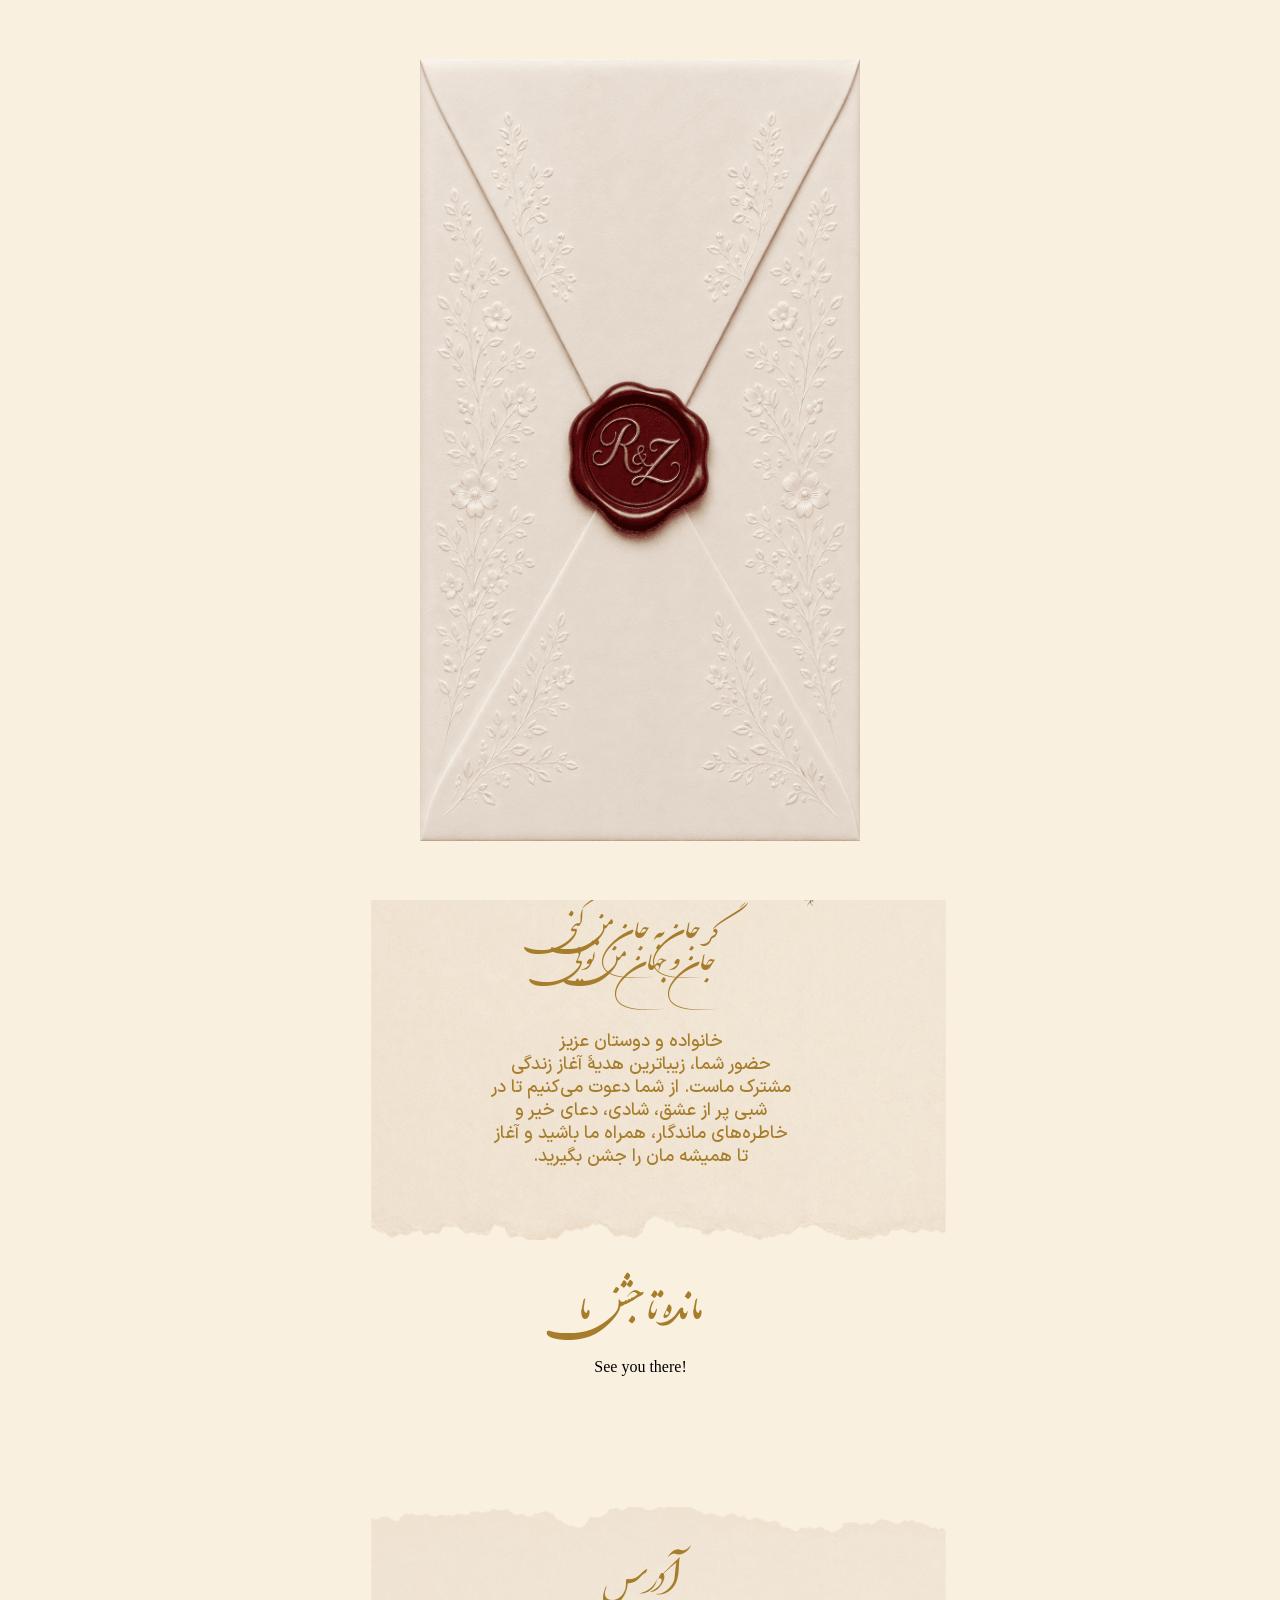
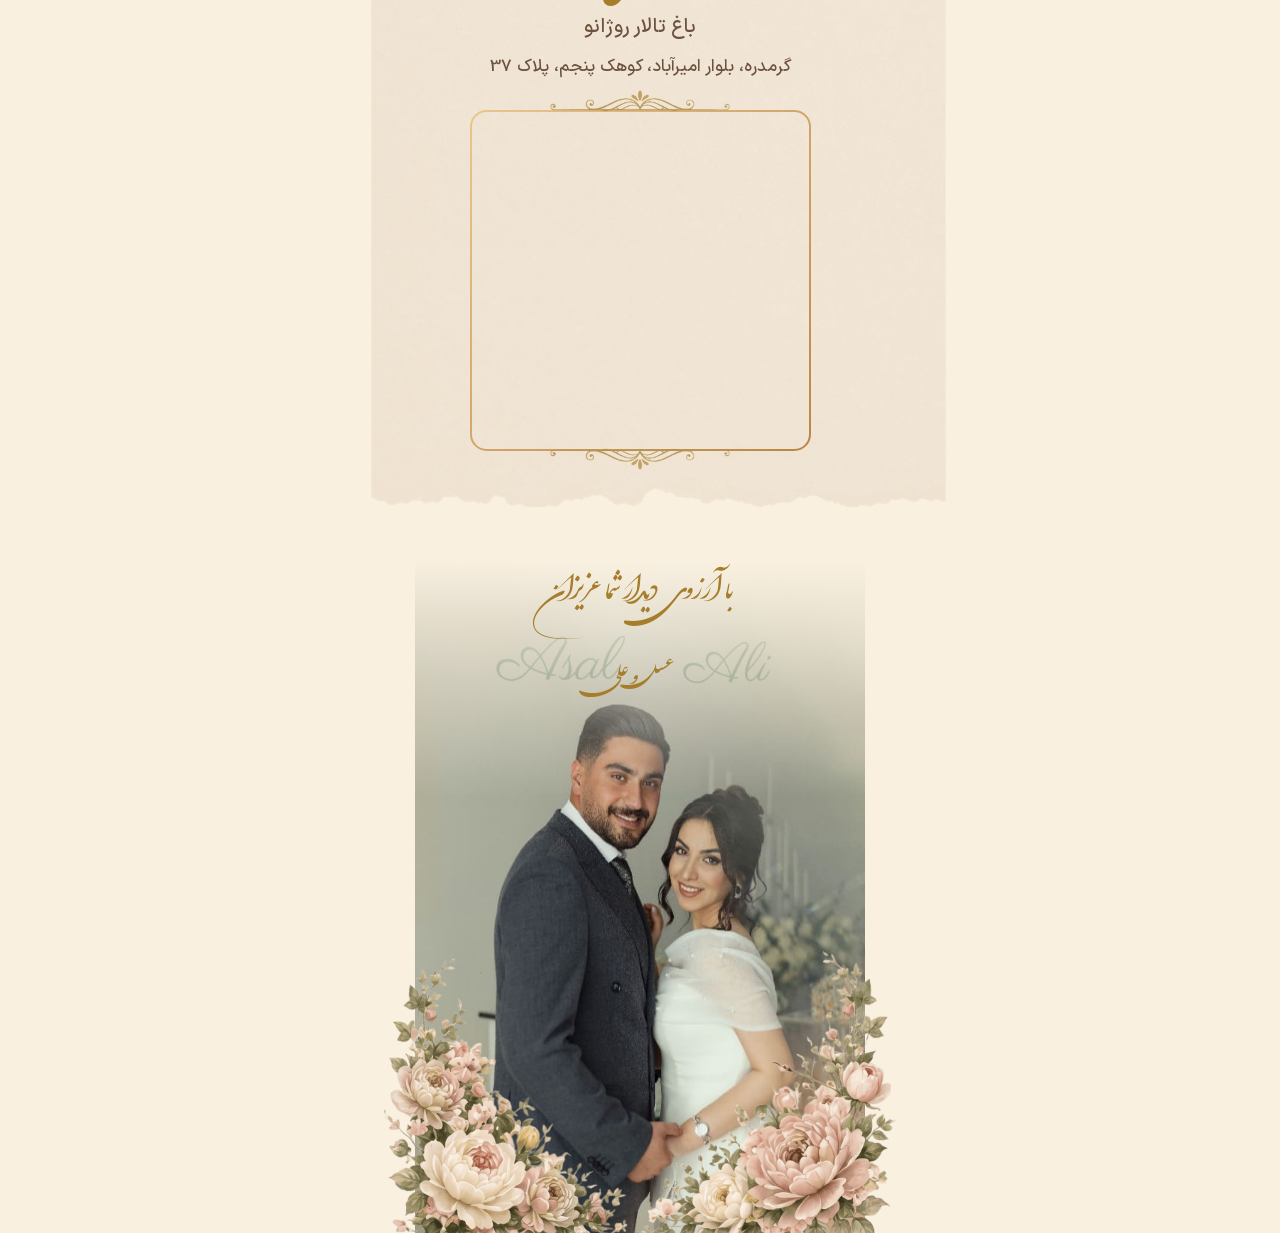
==== commit 23e28f45: "feat: first" ====
--- a/index.html
+++ b/index.html
@@ -521,10 +521,6 @@
                   alt="Open your invitation"
                   draggable="false"
                 />
-                <div id="weiTapWrap">
-                  <div class="wei-chevron"></div>
-                  <div id="weiTapLabel" class="font-miremad">ضربه بزنید</div>
-                </div>
               </div>
               <!-- Video -->
               <div id="weiVideoWrap">
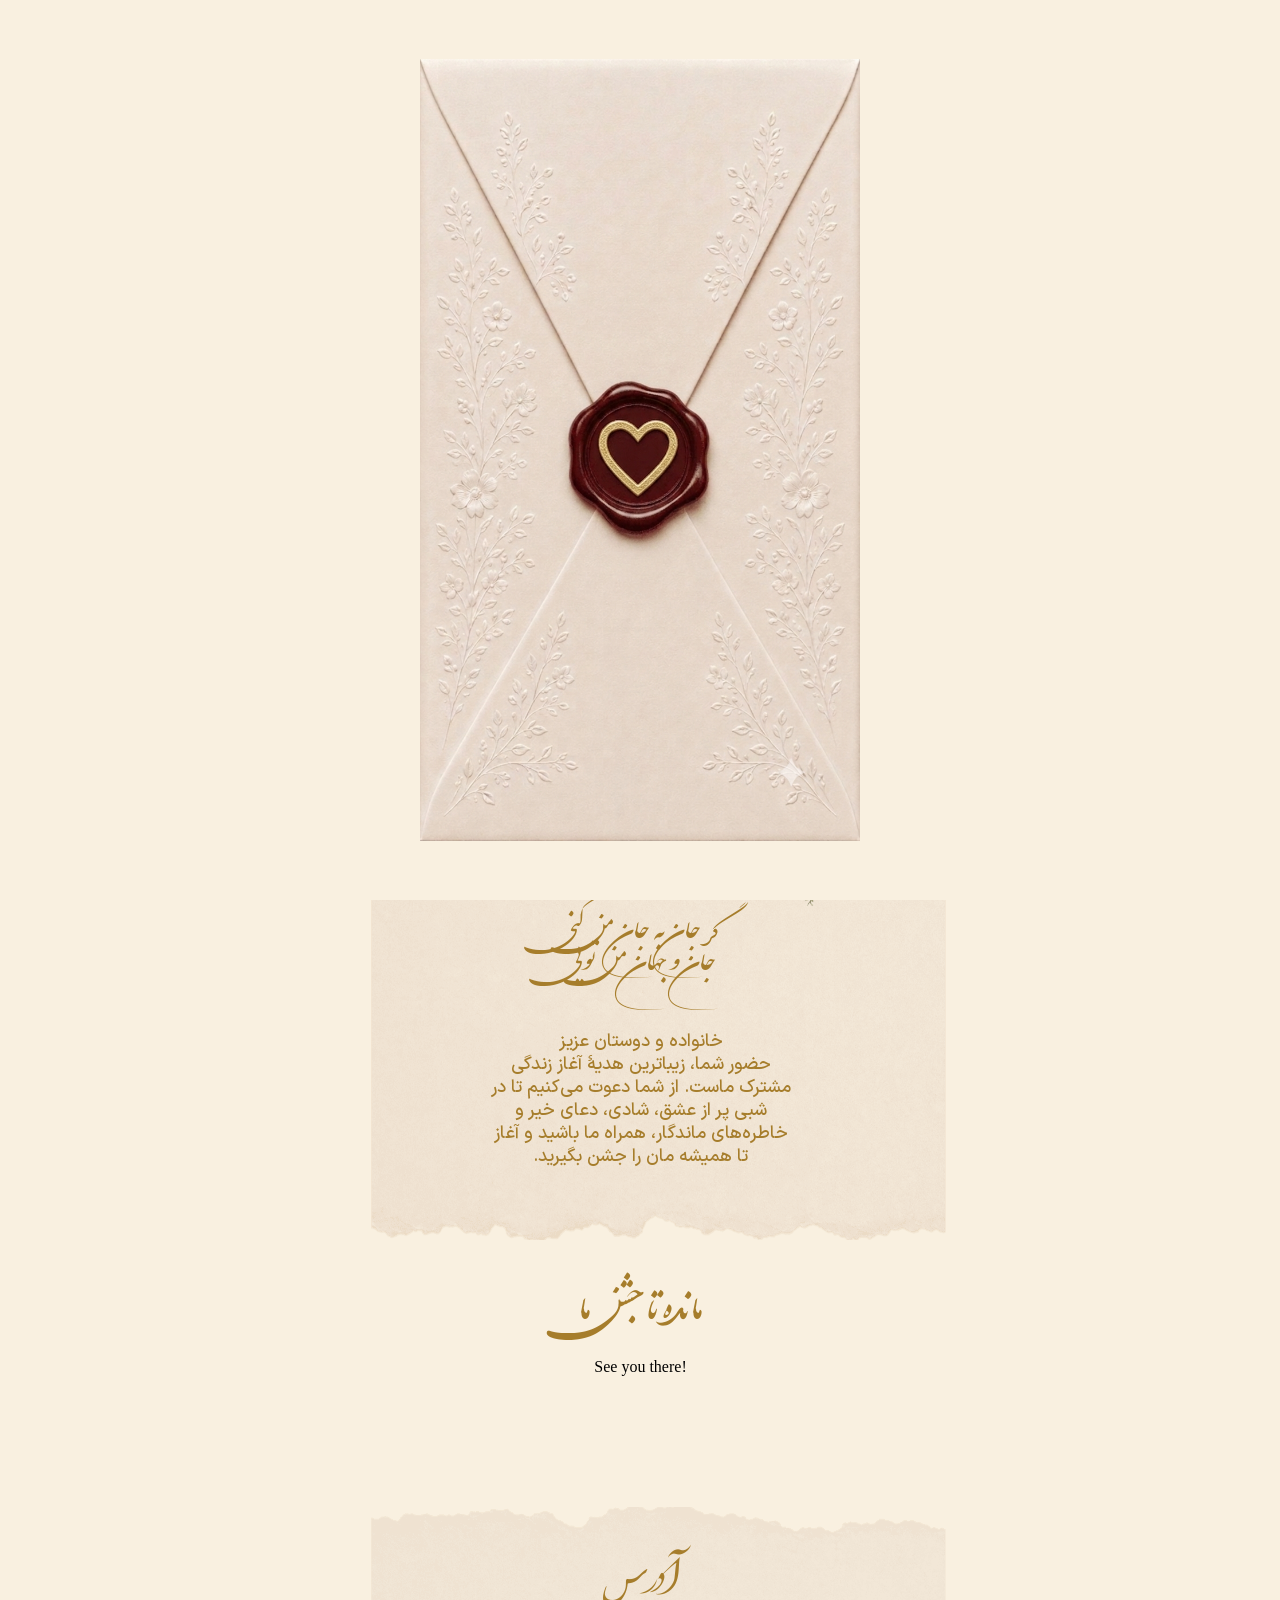
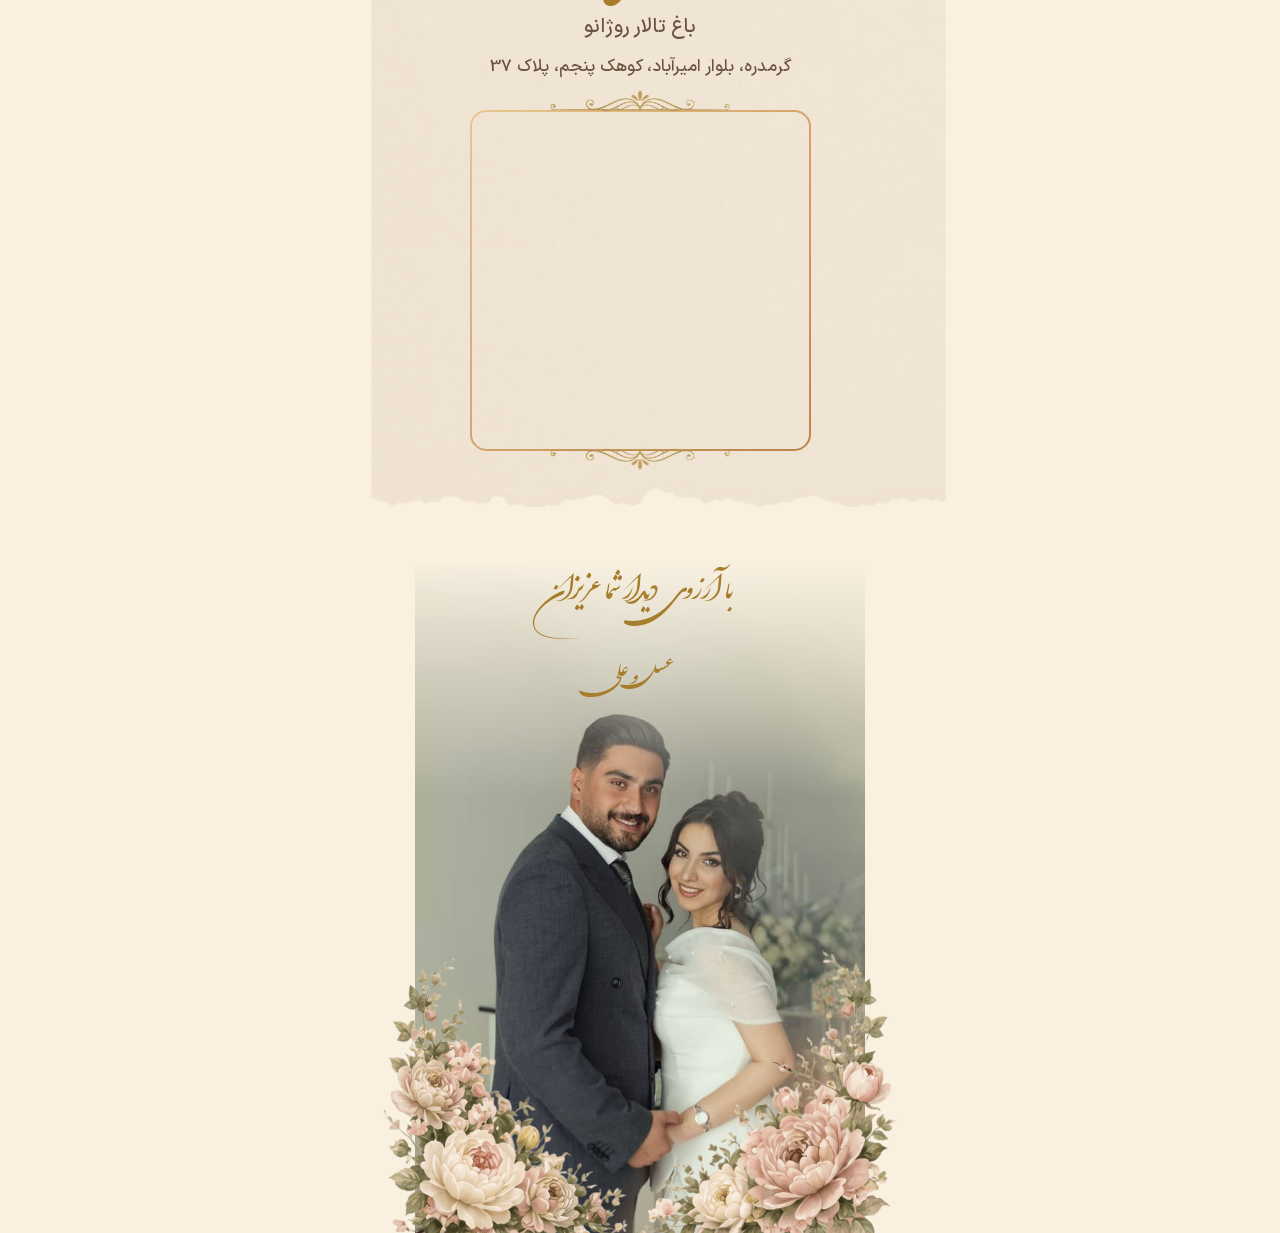
==== commit 271bc79b: "feat: first" ====
--- a/index.html
+++ b/index.html
@@ -5,19 +5,11 @@
     <meta http-equiv="Content-Type" content="text/html; charset=utf-8" />
     <meta name="viewport" content="width=device-width, initial-scale=1.0" />
     <!--metatextblock-->
-    <title>The Sacred Garden</title>
-    <meta
-      property="og:url"
-      content="https://webgencyinvitations.com/thesacredgarden"
-    />
-    <meta property="og:title" content="The Sacred Garden" />
+    <title>Wedding</title>
+    <meta property="og:title" content="Wedding" />
     <meta property="og:description" content="" />
     <meta property="og:type" content="website" />
     <meta property="og:image" content="images/Screenshot_2026-06-2.png" />
-    <link
-      rel="canonical"
-      href="https://webgencyinvitations.com/thesacredgarden"
-    />
     <!--/metatextblock-->
     <meta name="format-detection" content="telephone=no" />
     <meta http-equiv="x-dns-prefetch-control" content="on" />
